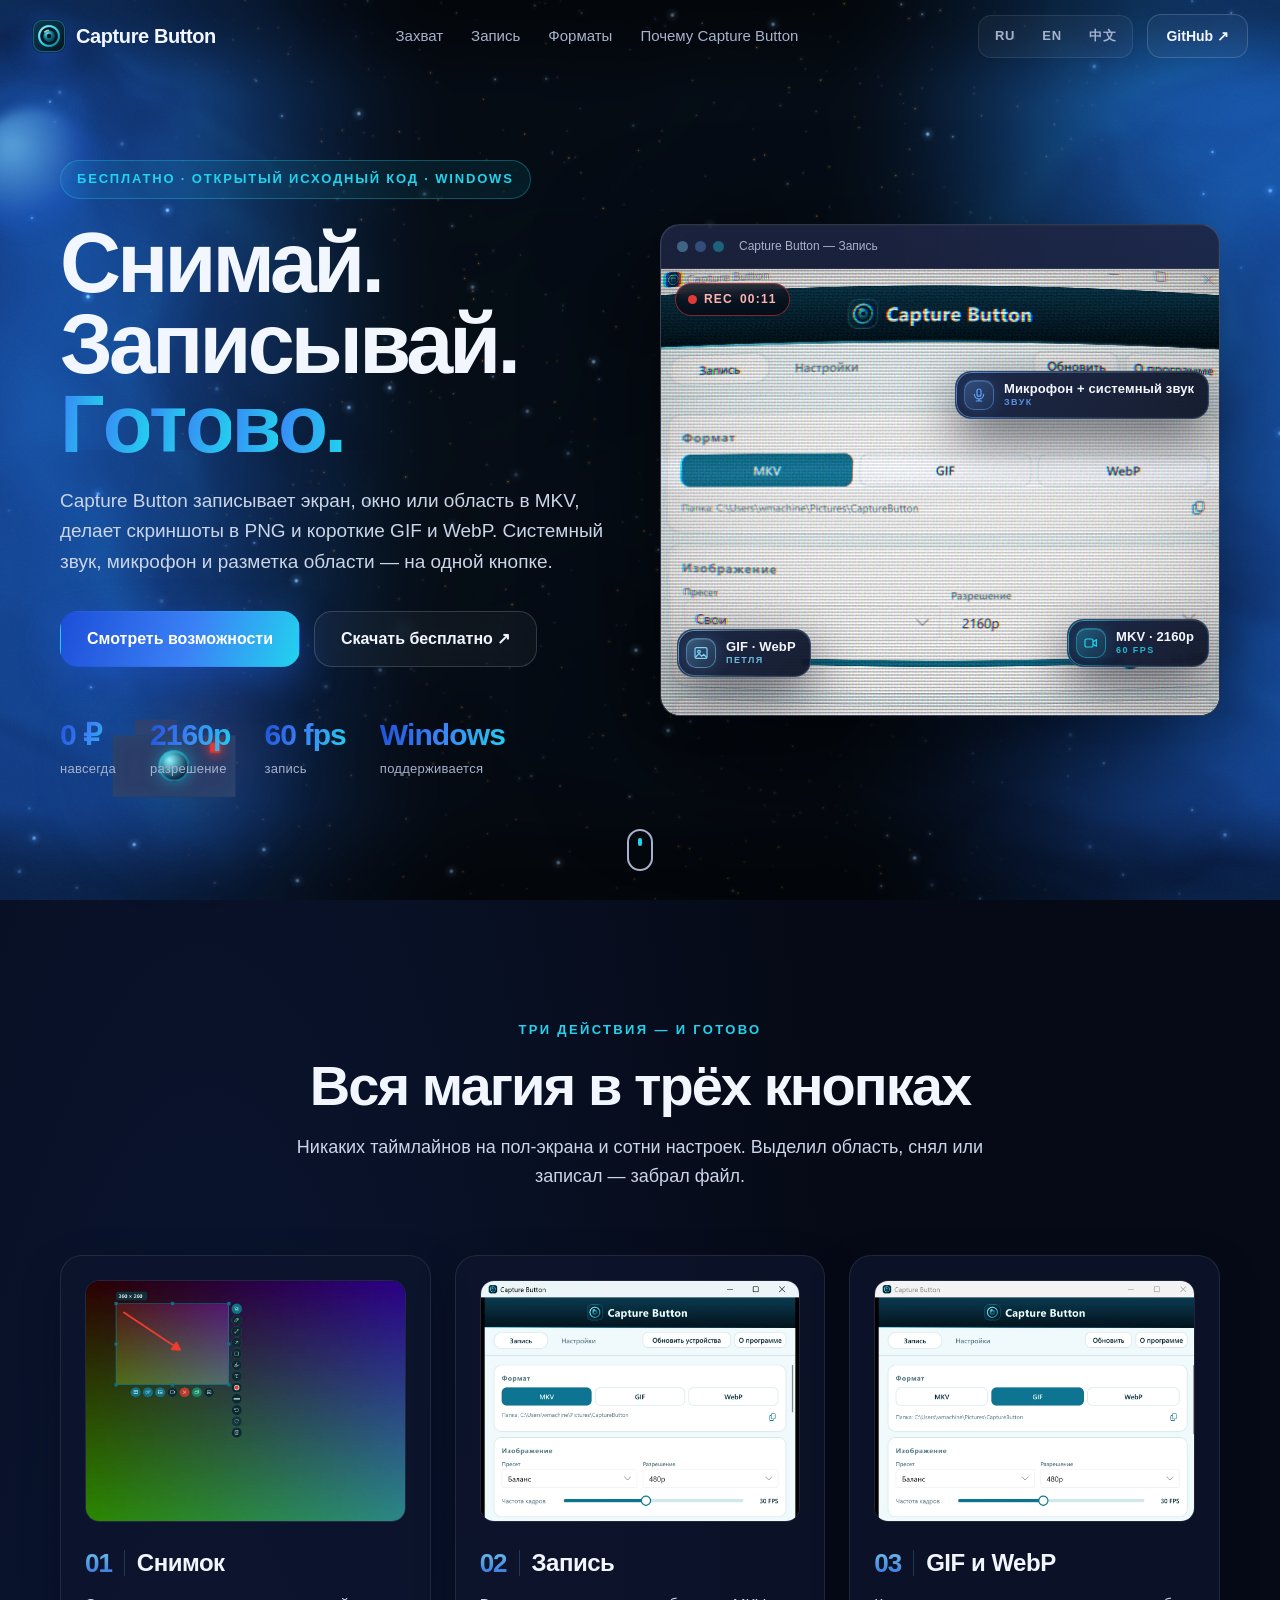
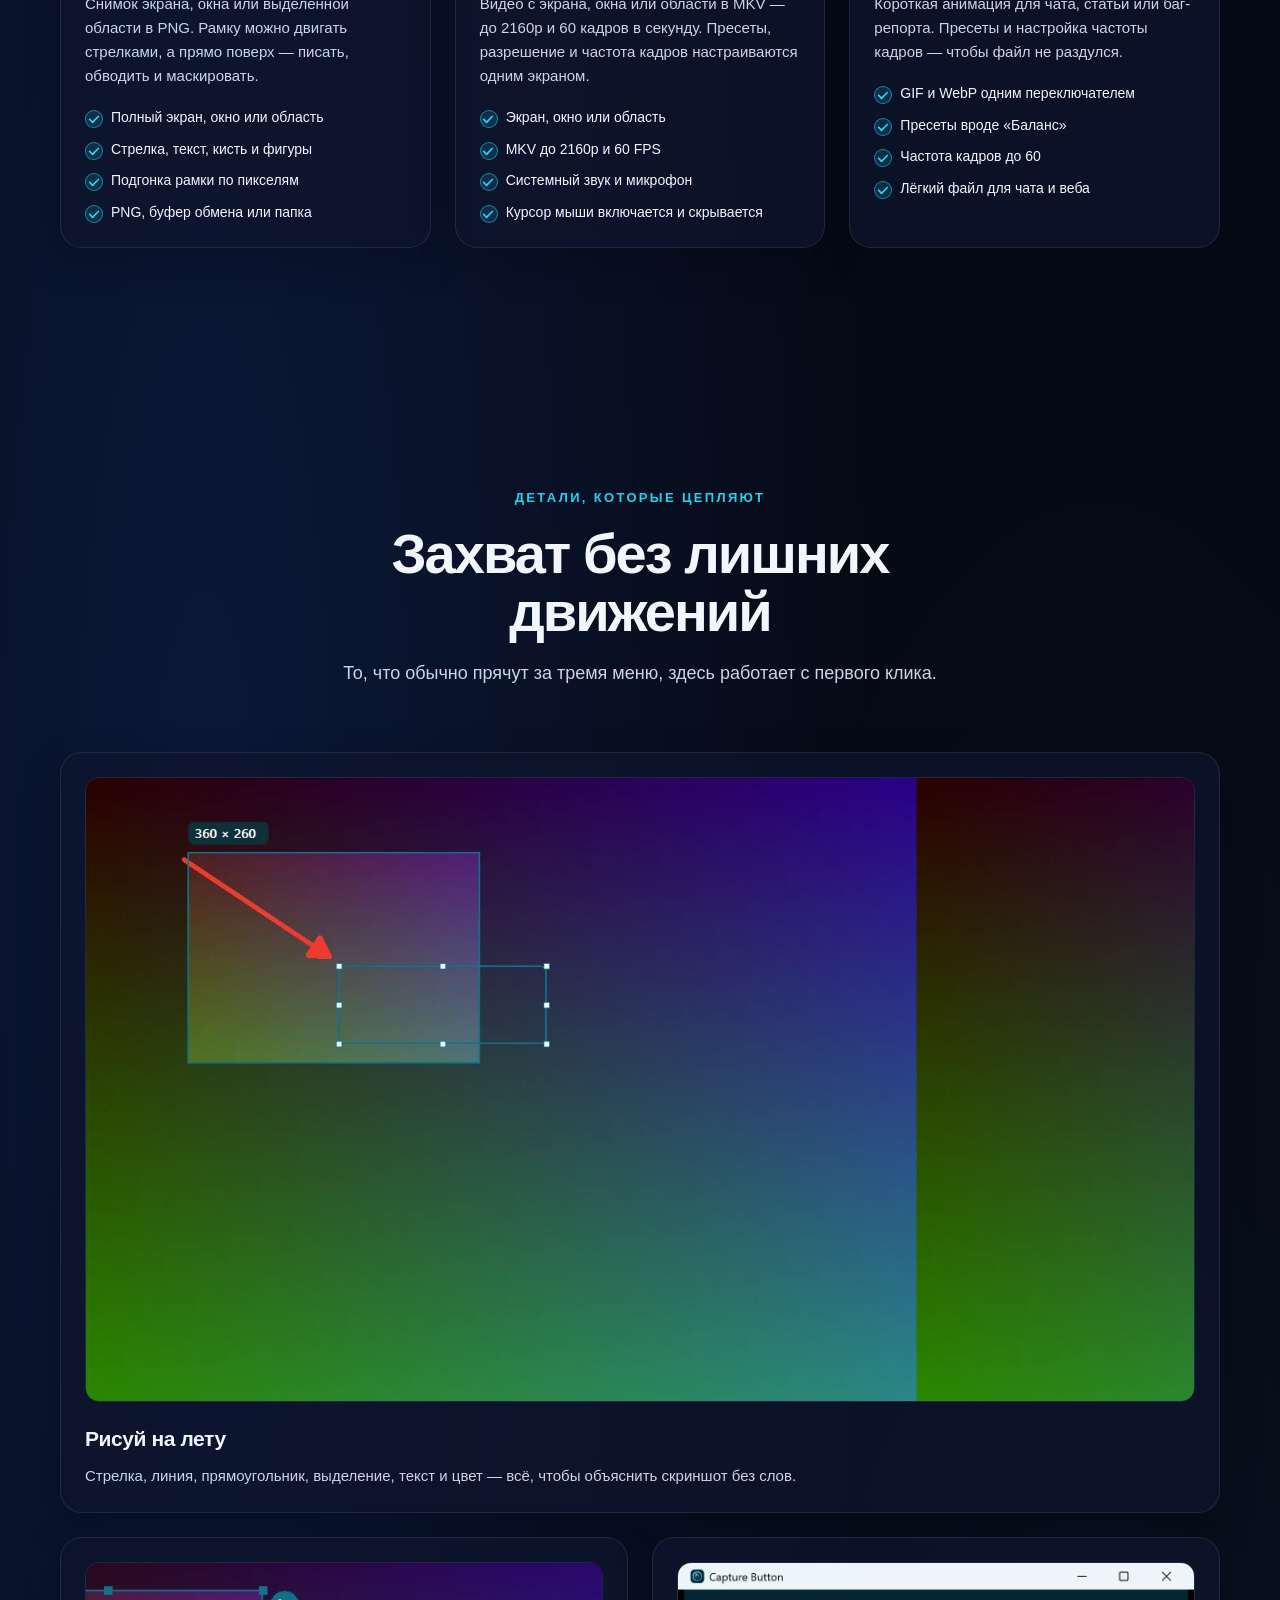
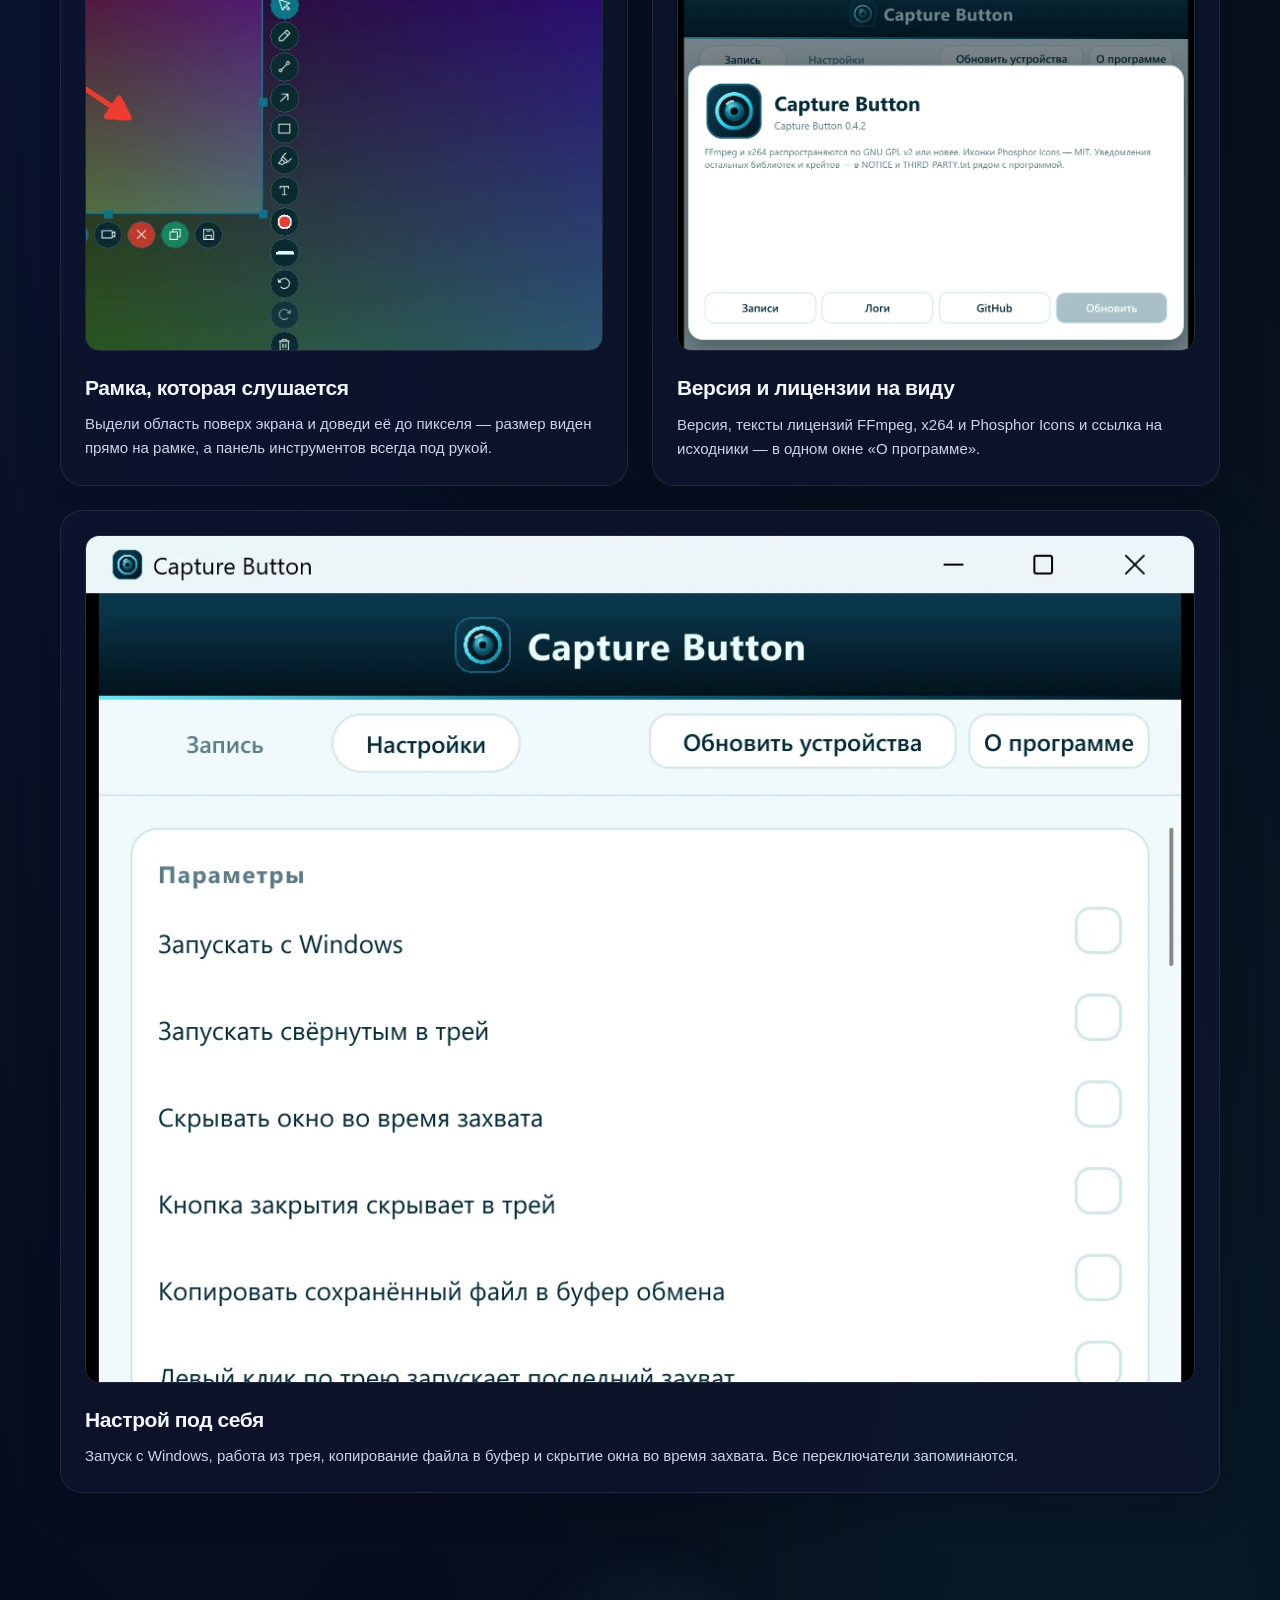
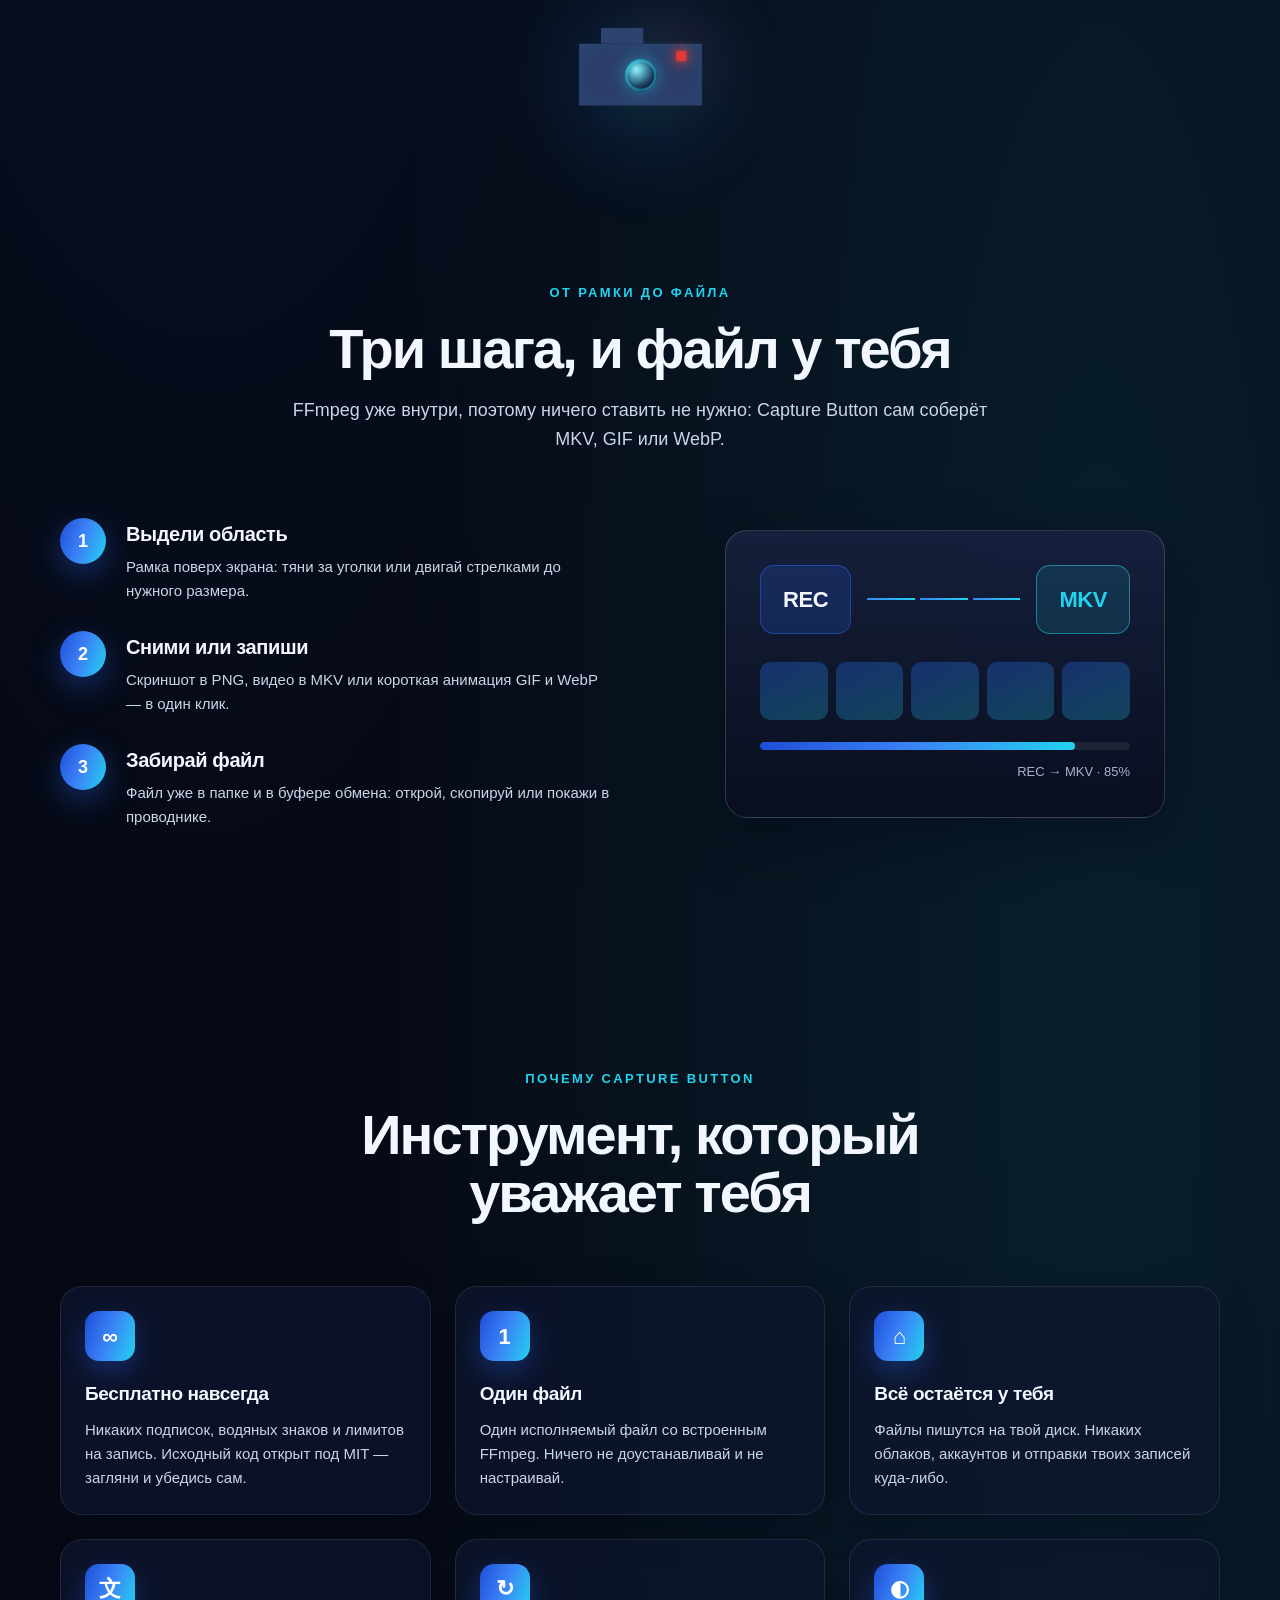
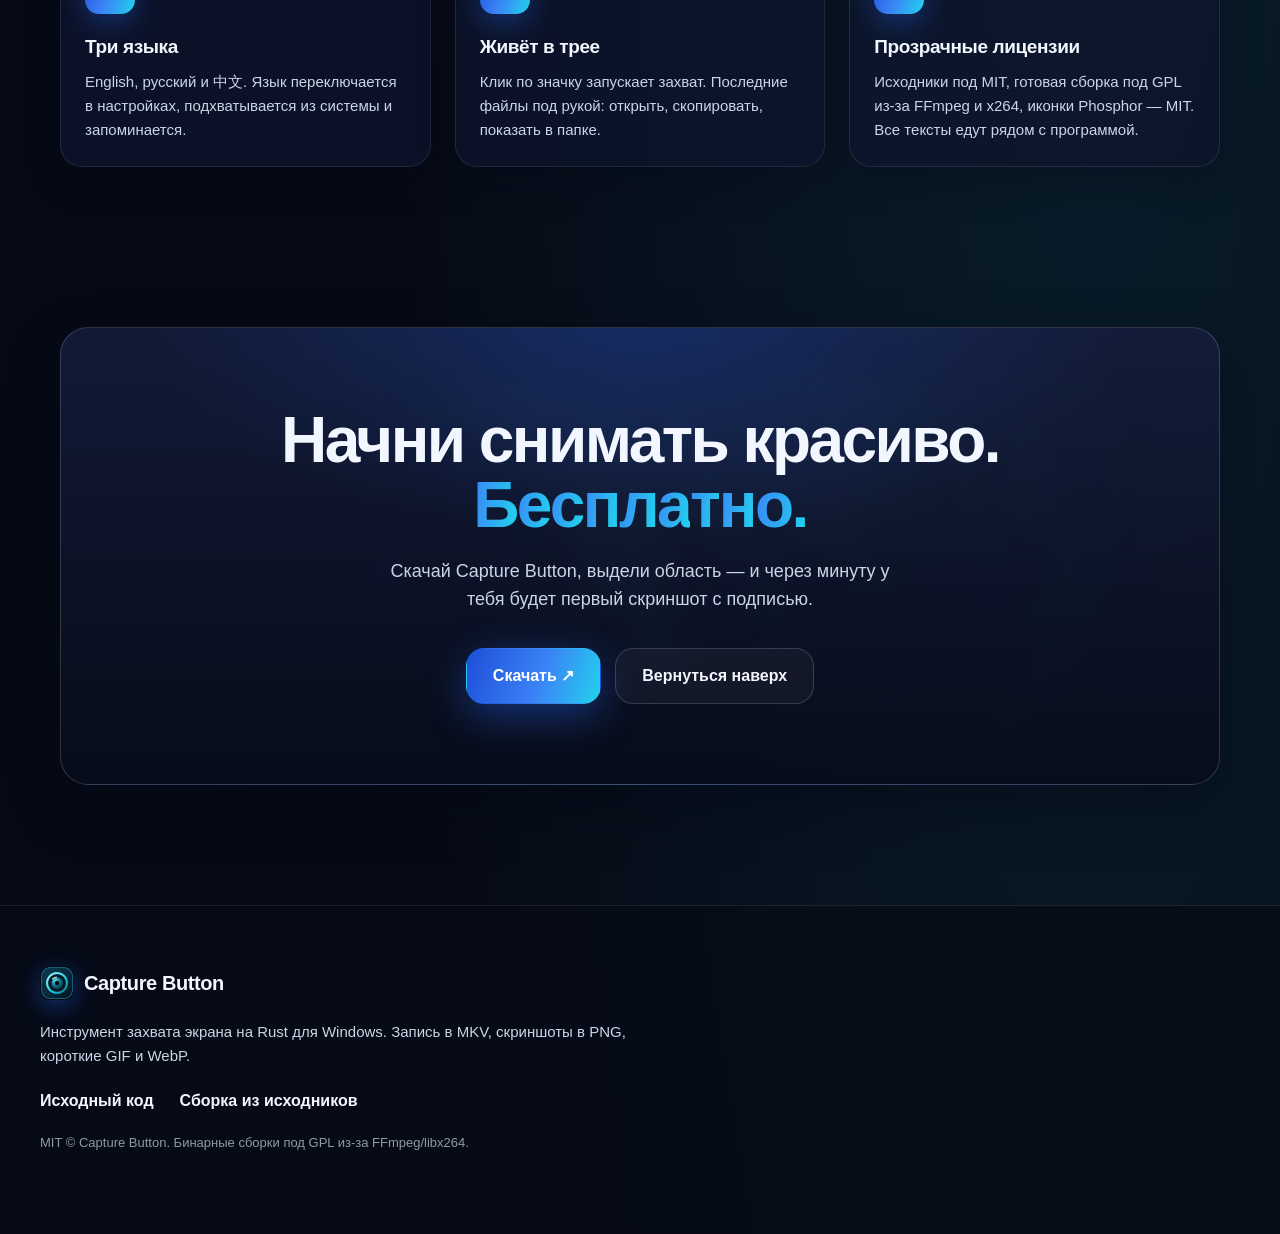
==== site/index.html @ 867edbab "﻿Replace the site with the new design and three pre-rendered languages The page is a static port of " ====
<!doctype html>
<html lang="ru">
<head>
  <meta charset="utf-8">
  <meta name="viewport" content="width=device-width, initial-scale=1">
  <meta name="color-scheme" content="dark">
  <title data-key="meta.title">Capture Button — запись экрана, скриншоты и звук для Windows. Бесплатно.</title>
  <meta name="description" data-content-key="meta.description" content="Capture Button — бесплатная программа для Windows: запись экрана, окна или области в MKV, скриншоты в PNG, короткие GIF и WebP, системный звук и микрофон. Без аккаунта и облака.">
  <meta name="theme-color" content="#070812">
  <meta property="og:locale" content="ru_RU">
  <meta property="og:title" data-content-key="og.title" content="Capture Button — снимай, записывай, готово">
  <meta property="og:description" data-content-key="og.description" content="Запись экрана и звука, скриншоты с разметкой, GIF и WebP. Бесплатно, с открытым исходным кодом.">
  <meta property="og:type" content="website">
  <meta property="og:url" content="https://machine202502.github.io/capture-button/">
  <meta property="og:image" content="https://machine202502.github.io/capture-button/assets/img/icon-512.png">
  <meta property="og:image:width" content="512">
  <meta property="og:image:height" content="512">
  <meta property="og:site_name" content="Capture Button">
  <meta name="twitter:card" content="summary">
  <meta name="twitter:title" data-content-key="og.title" content="Capture Button — снимай, записывай, готово">
  <meta name="twitter:description" data-content-key="og.description" content="Запись экрана и звука, скриншоты с разметкой, GIF и WebP. Бесплатно, с открытым исходным кодом.">
  <meta name="twitter:image" content="https://machine202502.github.io/capture-button/assets/img/icon-512.png">
  <link rel="canonical" href="https://machine202502.github.io/capture-button/">
  <link rel="alternate" hreflang="ru" href="https://machine202502.github.io/capture-button/">
  <link rel="alternate" hreflang="en" href="https://machine202502.github.io/capture-button/en/">
  <link rel="alternate" hreflang="zh" href="https://machine202502.github.io/capture-button/zh/">
  <link rel="alternate" hreflang="x-default" href="https://machine202502.github.io/capture-button/en/">
  <link rel="icon" type="image/png" href="assets/img/icon.png">
  <link rel="apple-touch-icon" href="assets/img/icon-512.png">
  <link rel="preload" as="image" href="assets/img/screen-record.webp" type="image/webp" fetchpriority="high">
  <link rel="stylesheet" href="assets/css/style.css?v=35">
  <script type="application/ld+json">
  {
    "@context": "https://schema.org",
    "@type": "SoftwareApplication",
    "name": "Capture Button",
    "applicationCategory": "MultimediaApplication",
    "operatingSystem": "Windows 10, Windows 11",
    "inLanguage": "ru",
    "url": "https://machine202502.github.io/capture-button/",
    "downloadUrl": "https://github.com/machine202502/capture-button/releases/latest",
    "license": "https://github.com/machine202502/capture-button/blob/master/LICENSE",
    "description": "Запись экрана, окна или области в MKV, скриншоты в PNG и короткие GIF и WebP для Windows.",
    "offers": { "@type": "Offer", "price": "0", "priceCurrency": "USD" }
  }
  </script>
  <noscript>
    <style>
      .reveal { opacity: 1; transform: none; filter: none; }
      .hero-intro { animation: none; }
      .cta-fog { display: none; }
    </style>
  </noscript>
</head>
<body>
  <div class="bg" aria-hidden="true">
    <canvas id="shader"></canvas>
    <div class="grain"></div>
  </div>
  <div class="shutter-flash" aria-hidden="true"></div>

  <header class="nav" id="nav">
    <a class="brand" href="#top" aria-label="Capture Button">
      <img class="brand-icon" src="assets/img/icon.png" alt="" width="34" height="34" aria-hidden="true">
      <span class="brand-name">Capture Button</span>
    </a>
    <nav class="nav-links" aria-label="Основная навигация" data-aria-key="nav.aria">
      <a href="#capture" data-key="nav.capture">Захват</a>
      <a href="#record" data-key="nav.record">Запись</a>
      <a href="#convert" data-key="nav.formats">Форматы</a>
      <a href="#why" data-key="nav.why">Почему Capture Button</a>
    </nav>
    <div class="nav-actions">
      <div class="lang-switch" role="group" aria-label="Язык" data-aria-key="lang.label">
        <a class="lang-btn" href="./" hreflang="ru" lang="ru" aria-current="page" data-lang="ru">RU</a>
        <a class="lang-btn" href="en/" hreflang="en" lang="en" data-lang="en">EN</a>
        <a class="lang-btn" href="zh/" hreflang="zh" lang="zh" data-lang="zh">中文</a>
      </div>
      <a class="btn btn-ghost btn-sm" href="https://github.com/machine202502/capture-button" target="_blank" rel="noopener">GitHub ↗</a>
    </div>
  </header>

  <main id="top">
    <section class="hero">
      <div class="hero-shapes" aria-hidden="true">
        <div class="shape shape-orb"></div>
        <div class="shape shape-cam">
          <div class="cam-bloom" aria-hidden="true"></div>
          <div class="cam3d" aria-hidden="true">
            <div class="cam-body">
              <span class="cam-face b-front"></span>
              <span class="cam-face b-back"></span>
              <span class="cam-face b-left"></span>
              <span class="cam-face b-right"></span>
              <span class="cam-face b-top"></span>
              <span class="cam-face b-bottom"></span>
              <span class="cam-face cam-rec"></span>
            </div>
            <div class="cam-lens">
              <span class="cam-face l-front"></span>
              <span class="cam-face l-back"></span>
              <span class="cam-face l-left"></span>
              <span class="cam-face l-right"></span>
              <span class="cam-face l-top"></span>
              <span class="cam-face l-bottom"></span>
            </div>
            <div class="cam-vf">
              <span class="cam-face v-front"></span>
              <span class="cam-face v-back"></span>
              <span class="cam-face v-left"></span>
              <span class="cam-face v-right"></span>
              <span class="cam-face v-top"></span>
              <span class="cam-face v-bottom"></span>
            </div>
          </div>
        </div>
      </div>

      <div class="hero-inner">
        <p class="eyebrow hero-intro" data-delay="0" data-key="hero.eyebrow">Бесплатно · Открытый исходный код · Windows</p>
        <h1 class="hero-title">
          <span class="line hero-intro" data-delay="80" data-key="hero.line1">Снимай. Записывай.</span>
          <span class="line gradient-text hero-intro" data-delay="160" data-key="hero.line2" data-scramble>Готово.</span>
        </h1>
        <p class="hero-sub hero-intro" data-delay="240" data-key="hero.sub">
          Capture Button записывает экран, окно или область в MKV, делает скриншоты в PNG и короткие GIF и WebP.
          Системный звук, микрофон и разметка области — на одной кнопке.
        </p>
        <div class="hero-cta hero-intro" data-delay="320">
          <a class="btn btn-primary magnetic" href="#capture" data-key="hero.cta.primary">Смотреть возможности</a>
          <a class="btn btn-ghost magnetic" href="https://github.com/machine202502/capture-button/releases/latest/download/CaptureButton-@@VERSION@@-windows-x64-setup.msi" target="_blank" rel="noopener" data-key="hero.cta.ghost">Скачать бесплатно ↗</a>
        </div>
        <div class="hero-stats hero-intro" data-delay="400">
          <div class="stat">
            <strong data-key="stat.free.value">0 ₽</strong>
            <span data-key="stat.free.label">навсегда</span>
          </div>
          <div class="stat">
            <strong><span data-count="2160">0</span><span data-key="stat.res.unit">p</span></strong>
            <span data-key="stat.res.label">разрешение</span>
          </div>
          <div class="stat">
            <strong><span data-count="60">0</span><span data-key="stat.fps.unit"> fps</span></strong>
            <span data-key="stat.fps.label">запись</span>
          </div>
          <div class="stat">
            <strong data-key="stat.os.value">Windows</strong>
            <span data-key="stat.os.label">поддерживается</span>
          </div>
        </div>
      </div>

      <div class="hero-visual">
        <div class="device tilt">
          <div class="device-bar">
            <span class="dot dot-r"></span>
            <span class="dot dot-y"></span>
            <span class="dot dot-g"></span>
            <span class="device-title" data-key="hero.device.title">Capture Button — Запись</span>
          </div>
          <div class="device-screen">
            <picture class="media-picture">
              <source srcset="assets/img/screen-record.webp" type="image/webp">
              <img class="crt-fallback" src="assets/img/screen-record.png" width="1124" height="900" alt="Окно Capture Button: формат записи, пресет, разрешение и частота кадров" data-alt-key="alt.record" loading="eager" fetchpriority="high" decoding="async">
            </picture>
            <canvas class="crt-canvas" aria-hidden="true"></canvas>
            <div class="rec-badge">
              <span class="rec-dot"></span>
              <span class="rec-label">REC</span>
              <span class="rec-time" id="recTime">00:00</span>
            </div>
          </div>
        </div>
        <div class="float-chip chip-1" data-float="1">
          <span class="chip-badge" aria-hidden="true">
            <svg viewBox="0 0 24 24" fill="none" stroke="currentColor" stroke-width="1.8" stroke-linecap="round" stroke-linejoin="round"><rect x="3" y="6" width="12" height="12" rx="2"></rect><path d="M15 10l5-3v10l-5-3"></path></svg>
          </span>
          <span class="chip-copy"><b>MKV · 2160p</b><small data-key="hero.chip1.label">60 FPS</small></span>
        </div>
        <div class="float-chip chip-2" data-float="2">
          <span class="chip-badge" aria-hidden="true">
            <svg viewBox="0 0 24 24" fill="none" stroke="currentColor" stroke-width="1.8" stroke-linecap="round" stroke-linejoin="round"><rect x="3" y="4" width="18" height="16" rx="2"></rect><circle cx="9" cy="10" r="2"></circle><path d="M4 18l5-5 4 4 3-3 4 4"></path></svg>
          </span>
          <span class="chip-copy"><b>GIF · WebP</b><small data-key="hero.chip2.label">петля</small></span>
        </div>
        <div class="float-chip chip-3" data-float="3">
          <span class="chip-badge" aria-hidden="true">
            <svg viewBox="0 0 24 24" fill="none" stroke="currentColor" stroke-width="1.8" stroke-linecap="round" stroke-linejoin="round"><rect x="9" y="3" width="6" height="11" rx="3"></rect><path d="M5 11a7 7 0 0 0 14 0M12 18v3M8 21h8"></path></svg>
          </span>
          <span class="chip-copy"><b data-key="hero.chip3">Микрофон + системный звук</b><small data-key="hero.chip3.label">звук</small></span>
        </div>
      </div>

      <a class="scroll-hint" href="#capture" aria-label="Прокрутить вниз" data-aria-key="scroll.down">
        <span class="mouse"><span class="wheel"></span></span>
      </a>
    </section>

    <section class="section pillars" id="capture">
      <header class="section-head reveal">
        <p class="kicker" data-key="cap.kicker">Три действия — и готово</p>
        <h2 data-key="cap.h2">Вся магия в трёх кнопках</h2>
        <p class="lede" data-key="cap.lede">Никаких таймлайнов на пол-экрана и сотни настроек. Выделил область, снял или записал — забрал файл.</p>
      </header>

      <div class="pillar-grid">
        <article class="pillar reveal" data-tilt>
          <div class="pillar-shot">
            <picture class="media-picture">
              <source srcset="assets/img/region-overlay.webp" type="image/webp">
              <img src="assets/img/region-overlay.png" width="1018" height="768" alt="Выделение области: рамка с размерами и панель инструментов" data-alt-key="alt.capture" loading="lazy" fetchpriority="low" decoding="async">
            </picture>
          </div>
          <div class="pillar-title">
            <span class="pillar-num">01</span>
            <h3 data-key="cap.p1.h3">Снимок</h3>
          </div>
          <p data-key="cap.p1.p">Снимок экрана, окна или выделенной области в PNG. Рамку можно двигать стрелками, а прямо поверх — писать, обводить и маскировать.</p>
          <ul class="tick-list">
            <li data-key="cap.p1.li1">Полный экран, окно или область</li>
            <li data-key="cap.p1.li2">Стрелка, текст, кисть и фигуры</li>
            <li data-key="cap.p1.li3">Подгонка рамки по пикселям</li>
            <li data-key="cap.p1.li4">PNG, буфер обмена или папка</li>
          </ul>
        </article>

        <article class="pillar pillar-featured reveal" data-tilt>
          <div class="pillar-shot">
            <picture class="media-picture">
              <source srcset="assets/img/screen-record-balanced.webp" type="image/webp">
              <img src="assets/img/screen-record-balanced.png" width="1124" height="848" alt="Окно записи: формат MKV, пресет, разрешение и частота кадров" data-alt-key="alt.record2" loading="lazy" fetchpriority="low" decoding="async">
            </picture>
          </div>
          <div class="pillar-title">
            <span class="pillar-num">02</span>
            <h3 data-key="cap.p2.h3">Запись</h3>
          </div>
          <p data-key="cap.p2.p">Видео с экрана, окна или области в MKV — до 2160p и 60 кадров в секунду. Пресеты, разрешение и частота кадров настраиваются одним экраном.</p>
          <ul class="tick-list">
            <li data-key="cap.p2.li1">Экран, окно или область</li>
            <li data-key="cap.p2.li2">MKV до 2160p и 60 FPS</li>
            <li data-key="cap.p2.li3">Системный звук и микрофон</li>
            <li data-key="cap.p2.li4">Курсор мыши включается и скрывается</li>
          </ul>
        </article>

        <article class="pillar reveal" data-tilt>
          <div class="pillar-shot">
            <picture class="media-picture">
              <source srcset="assets/img/screen-record-gif.webp" type="image/webp">
              <img src="assets/img/screen-record-gif.png" width="1124" height="848" alt="Окно записи с выбранным форматом GIF" data-alt-key="alt.convert" loading="lazy" fetchpriority="low" decoding="async">
            </picture>
          </div>
          <div class="pillar-title">
            <span class="pillar-num">03</span>
            <h3 data-key="cap.p3.h3">GIF и WebP</h3>
          </div>
          <p data-key="cap.p3.p">Короткая анимация для чата, статьи или баг-репорта. Пресеты и настройка частоты кадров — чтобы файл не раздулся.</p>
          <ul class="tick-list">
            <li data-key="cap.p3.li1">GIF и WebP одним переключателем</li>
            <li data-key="cap.p3.li2">Пресеты вроде «Баланс»</li>
            <li data-key="cap.p3.li3">Частота кадров до 60</li>
            <li data-key="cap.p3.li4">Лёгкий файл для чата и веба</li>
          </ul>
        </article>
      </div>
    </section>

    <section class="section spotlight" id="record">
      <header class="section-head reveal">
        <p class="kicker" data-key="spot.kicker">Детали, которые цепляют</p>
        <h2 data-key="spot.h2">Захват без лишних движений</h2>
        <p class="lede" data-key="spot.lede">То, что обычно прячут за тремя меню, здесь работает с первого клика.</p>
      </header>

      <div class="bento">
        <article class="bento-item bento-wide reveal" data-tilt>
          <div class="bento-media">
            <picture class="media-picture">
              <source srcset="assets/img/region-wide.webp" type="image/webp">
              <img src="assets/img/region-wide.png" width="1366" height="768" alt="Аннотации: стрелка и текстовое поле на выделенной области" data-alt-key="alt.region" loading="lazy" fetchpriority="low" decoding="async">
            </picture>
          </div>
          <div class="bento-copy">
            <h3 data-key="spot.b1.h3">Рисуй на лету</h3>
            <p data-key="spot.b1.p">Стрелка, линия, прямоугольник, выделение, текст и цвет — всё, чтобы объяснить скриншот без слов.</p>
          </div>
        </article>

        <article class="bento-item reveal" data-tilt>
          <div class="bento-media">
            <picture class="media-picture">
              <source srcset="assets/img/region-frame.webp" type="image/webp">
              <img src="assets/img/region-frame.png" width="600" height="450" alt="Рамка выделения: размеры на рамке и панель инструментов" data-alt-key="alt.annotate" loading="lazy" fetchpriority="low" decoding="async">
            </picture>
          </div>
          <div class="bento-copy">
            <h3 data-key="spot.b2.h3">Рамка, которая слушается</h3>
            <p data-key="spot.b2.p">Выдели область поверх экрана и доведи её до пикселя — размер виден прямо на рамке, а панель инструментов всегда под рукой.</p>
          </div>
        </article>

        <article class="bento-item reveal" data-tilt>
          <div class="bento-media">
            <picture class="media-picture">
              <source srcset="assets/img/screen-about.webp" type="image/webp">
              <img src="assets/img/screen-about.png" width="1124" height="845" alt="Окно «О программе»: версия, лицензии FFmpeg и x264, ссылки" data-alt-key="alt.about" loading="lazy" fetchpriority="low" decoding="async">
            </picture>
          </div>
          <div class="bento-copy">
            <h3 data-key="spot.b3.h3">Версия и лицензии на виду</h3>
            <p data-key="spot.b3.p">Версия, тексты лицензий FFmpeg, x264 и Phosphor Icons и ссылка на исходники — в одном окне «О программе».</p>
          </div>
        </article>

        <article class="bento-item bento-wide reveal" data-tilt>
          <div class="bento-media">
            <picture class="media-picture">
              <source srcset="assets/img/screen-settings.webp" type="image/webp">
              <img src="assets/img/screen-settings.png" width="1124" height="858" alt="Настройки: запуск с Windows, трей, копирование в буфер" data-alt-key="alt.settings" loading="lazy" fetchpriority="low" decoding="async">
            </picture>
          </div>
          <div class="bento-copy">
            <h3 data-key="spot.b4.h3">Настрой под себя</h3>
            <p data-key="spot.b4.p">Запуск с Windows, работа из трея, копирование файла в буфер и скрытие окна во время захвата. Все переключатели запоминаются.</p>
          </div>
        </article>
      </div>
    </section>

    <div class="camera-interlude">
      <div class="interlude-cam camera-shutter" role="button" tabindex="0" aria-label="Сделать снимок" data-aria-key="camera.shutter" data-camera-shutter>
        <div class="cam-bloom" aria-hidden="true"></div>
      </div>
    </div>

    <section class="section how" id="convert">
      <header class="section-head reveal">
        <p class="kicker" data-key="cnv.kicker">От рамки до файла</p>
        <h2 data-key="cnv.h2">Три шага, и файл у тебя</h2>
        <p class="lede" data-key="cnv.lede">FFmpeg уже внутри, поэтому ничего ставить не нужно: Capture Button сам соберёт MKV, GIF или WebP.</p>
      </header>

      <div class="how-grid">
        <ol class="how-steps">
          <li class="how-step reveal">
            <span class="step-dot">1</span>
            <div>
              <h3 data-key="cnv.step1.h3">Выдели область</h3>
              <p data-key="cnv.step1.p">Рамка поверх экрана: тяни за уголки или двигай стрелками до нужного размера.</p>
            </div>
          </li>
          <li class="how-step reveal" data-delay="100">
            <span class="step-dot">2</span>
            <div>
              <h3 data-key="cnv.step2.h3">Сними или запиши</h3>
              <p data-key="cnv.step2.p">Скриншот в PNG, видео в MKV или короткая анимация GIF и WebP — в один клик.</p>
            </div>
          </li>
          <li class="how-step reveal" data-delay="200">
            <span class="step-dot">3</span>
            <div>
              <h3 data-key="cnv.step3.h3">Забирай файл</h3>
              <p data-key="cnv.step3.p">Файл уже в папке и в буфере обмена: открой, скопируй или покажи в проводнике.</p>
            </div>
          </li>
        </ol>

        <div class="how-visual reveal" data-delay="150">
          <div class="convert-card tilt">
            <div class="convert-io">
              <div class="convert-pill" data-key="cnv.from">REC</div>
              <div class="convert-arrow" aria-hidden="true"><span></span><span></span><span></span></div>
              <div class="convert-pill convert-pill-out" data-key="cnv.to">MKV</div>
            </div>
            <div class="convert-frames" aria-hidden="true">
              <span></span><span></span><span></span><span></span><span></span>
            </div>
            <div class="convert-progress"><i style="--p:0%"></i></div>
            <p class="convert-caption"><span data-wobble data-key="cnv.caption">REC → MKV ·</span> <span class="convert-percent" id="convertPercent"><span class="wobble-letter" style="--i:11"></span><span class="wobble-letter" style="--i:12">0</span><span class="wobble-letter" style="--i:13">%</span></span></p>
          </div>
        </div>
      </div>
    </section>

    <section class="section why" id="why">
      <header class="section-head reveal">
        <p class="kicker" data-key="why.kicker">Почему Capture Button</p>
        <h2 data-key="why.h2">Инструмент, который уважает тебя</h2>
      </header>

      <div class="why-grid">
        <article class="why-item reveal">
          <span class="why-icon">∞</span>
          <h3 data-key="why.free.h3">Бесплатно навсегда</h3>
          <p data-key="why.free.p">Никаких подписок, водяных знаков и лимитов на запись. Исходный код открыт под MIT — загляни и убедись сам.</p>
        </article>
        <article class="why-item reveal" data-delay="60">
          <span class="why-icon">1</span>
          <h3 data-key="why.one.h3">Один файл</h3>
          <p data-key="why.one.p">Один исполняемый файл со встроенным FFmpeg. Ничего не доустанавливай и не настраивай.</p>
        </article>
        <article class="why-item reveal" data-delay="120">
          <span class="why-icon">⌂</span>
          <h3 data-key="why.local.h3">Всё остаётся у тебя</h3>
          <p data-key="why.local.p">Файлы пишутся на твой диск. Никаких облаков, аккаунтов и отправки твоих записей куда-либо.</p>
        </article>
        <article class="why-item reveal" data-delay="180">
          <span class="why-icon">文</span>
          <h3 data-key="why.lang.h3">Три языка</h3>
          <p data-key="why.lang.p">English, русский и 中文. Язык переключается в настройках, подхватывается из системы и запоминается.</p>
        </article>
        <article class="why-item reveal" data-delay="240">
          <span class="why-icon">↻</span>
          <h3 data-key="why.tray.h3">Живёт в трее</h3>
          <p data-key="why.tray.p">Клик по значку запускает захват. Последние файлы под рукой: открыть, скопировать, показать в папке.</p>
        </article>
        <article class="why-item reveal" data-delay="300">
          <span class="why-icon">◐</span>
          <h3 data-key="why.lic.h3">Прозрачные лицензии</h3>
          <p data-key="why.lic.p">Исходники под MIT, готовая сборка под GPL из-за FFmpeg и x264, иконки Phosphor — MIT. Все тексты едут рядом с программой.</p>
        </article>
      </div>
    </section>

    <section class="final-cta">
      <div class="final-cta-inner reveal">
        <canvas class="cta-fog" aria-hidden="true"></canvas>
        <h2><span data-key="cta.lead">Начни снимать красиво.</span> <span class="gradient-text cta-free" data-wobble data-key="cta.free">Бесплатно.</span></h2>
        <p data-key="cta.p">Скачай Capture Button, выдели область — и через минуту у тебя будет первый скриншот с подписью.</p>
        <div class="hero-cta">
          <a class="btn btn-primary magnetic" href="https://github.com/machine202502/capture-button/releases/latest/download/CaptureButton-@@VERSION@@-windows-x64-setup.msi" target="_blank" rel="noopener" data-key="cta.primary">Скачать ↗</a>
          <a class="btn btn-ghost magnetic" href="#top" data-key="cta.ghost">Вернуться наверх</a>
        </div>
      </div>
    </section>
  </main>

  <footer class="footer">
    <div class="footer-peek" data-footer-peek aria-hidden="true">
      <button class="footer-peek-trigger" type="button" tabindex="-1" aria-label="Спрятать камеру" data-aria-key="camera.hidePeek">
        <span class="footer-peek-bloom" aria-hidden="true"></span>
      </button>
    </div>

    <div class="footer-inner">
      <a class="brand" href="#top">
        <img class="brand-icon" src="assets/img/icon.png" alt="" width="34" height="34" aria-hidden="true">
        <span class="brand-name">Capture Button</span>
      </a>
      <p data-key="footer.p">Инструмент захвата экрана на Rust для Windows. Запись в MKV, скриншоты в PNG, короткие GIF и WebP.</p>
      <div class="footer-links">
        <a href="https://github.com/machine202502/capture-button" target="_blank" rel="noopener" data-key="footer.source">Исходный код</a>
        <a href="https://github.com/machine202502/capture-button#readme" target="_blank" rel="noopener" data-key="footer.build">Сборка из исходников</a>
      </div>
      <p class="footer-note" data-key="footer.note">MIT © Capture Button. Бинарные сборки под GPL из-за FFmpeg/libx264.</p>
    </div>
  </footer>

  <script src="assets/js/main.js?v=46"></script>
</body>
</html>
---- site/assets/css/style.css ----
:root {
  color-scheme: dark;
  --bg: #060a16;
  --bg-2: #0a1228;
  --panel: rgba(15, 22, 46, 0.72);
  --panel-strong: rgba(19, 26, 56, 0.82);
  --line: rgba(255, 255, 255, 0.09);
  --line-strong: rgba(255, 255, 255, 0.16);
  --text: #f2f6ff;
  --text-soft: #cbd5e8;
  --muted: #a7b2cc;
  --blue: #2563eb;
  --blue-2: #3b82f6;
  --cyan: #22d3ee;
  --sky: #7dd3fc;
  --navy: #162c78;
  --g1: #1d4ed8;
  --g2: #3b82f6;
  --g3: #22d3ee;
  --g4: #7dd3fc;
  --shadow-card: 0 14px 38px rgba(2, 6, 20, 0.28);
  --shadow-card-hover: 0 22px 56px rgba(2, 6, 20, 0.42);
  --grad: linear-gradient(110deg, var(--g1) 0%, var(--g2) 48%, var(--g3) 100%);
  --grad-soft: linear-gradient(110deg, rgba(37, 99, 235, 0.32), rgba(34, 211, 238, 0.22), rgba(125, 211, 252, 0.24));
  --radius: 22px;
  --max: 1240px;
  --font: "Inter", "Manrope", -apple-system, BlinkMacSystemFont, "Segoe UI", Roboto, "Helvetica Neue", Arial, sans-serif;
}

* {
  box-sizing: border-box;
  margin: 0;
  padding: 0;
}

html {
  scroll-behavior: smooth;
  scroll-padding-top: 90px;
  overflow-x: hidden;
  scrollbar-width: none;
  -ms-overflow-style: none;
}

body {
  font-family: var(--font);
  background:
    radial-gradient(ellipse at 16% 32%, rgba(37, 99, 235, 0.16), transparent 44%),
    radial-gradient(ellipse at 86% 76%, rgba(34, 211, 238, 0.1), transparent 46%),
    var(--bg);
  color: var(--text);
  overflow-x: hidden;
  scrollbar-width: none;
  -ms-overflow-style: none;
  line-height: 1.6;
  -webkit-font-smoothing: antialiased;
  text-rendering: optimizeLegibility;
}

::selection {
  background: rgba(37, 99, 235, 0.55);
  color: #fff;
}

a {
  color: inherit;
  text-decoration: none;
}

img {
  display: block;
  max-width: 100%;
}

.media-picture {
  display: block;
}

a:focus-visible,
button:focus-visible {
  outline: 2px solid var(--cyan);
  outline-offset: 3px;
}

html::-webkit-scrollbar,
body::-webkit-scrollbar {
  display: none;
  width: 0;
  height: 0;
}

/* ---------- background ---------- */
.bg {
  position: fixed;
  inset: 0;
  z-index: -2;
  pointer-events: none;
}

#shader {
  position: absolute;
  inset: 0;
  width: 100%;
  height: 100%;
  display: block;
  opacity: 0;
  transition: opacity 1.2s ease;
}

#shader.on {
  opacity: 1;
}

@media (prefers-reduced-motion: reduce) {
  #shader {
    transition: none;
  }
}

.grain {
  position: absolute;
  inset: 0;
  opacity: 0.05;
  background-image: url("data:image/svg+xml,%3Csvg xmlns='http://www.w3.org/2000/svg' width='140' height='140'%3E%3Cfilter id='n'%3E%3CfeTurbulence type='fractalNoise' baseFrequency='0.9' numOctaves='2'/%3E%3C/filter%3E%3Crect width='100%25' height='100%25' filter='url(%23n)'/%3E%3C/svg%3E");
  mix-blend-mode: overlay;
}

.shutter-flash {
  position: fixed;
  inset: 0;
  z-index: 9999;
  pointer-events: none;
  opacity: 0;
  background:
    radial-gradient(circle at 50% 46%, #ffffff 0 34%, rgba(250, 253, 255, 0.98) 62%, rgba(222, 241, 255, 0.94) 100%);
  will-change: opacity;
}

.shutter-flash.is-firing {
  animation: shutter-flash 0.48s cubic-bezier(0.2, 0.8, 0.2, 1) both;
}

@keyframes shutter-flash {
  0% { opacity: 0; }
  6% { opacity: 0.96; }
  14% { opacity: 0.82; }
  32% { opacity: 0.08; }
  46% { opacity: 0.22; }
  100% { opacity: 0; }
}

/* ---------- nav ---------- */
.nav {
  position: fixed;
  top: 0;
  left: 0;
  right: 0;
  z-index: 50;
  display: flex;
  align-items: center;
  justify-content: space-between;
  gap: 24px;
  padding: 14px 32px;
  transition: background 0.4s ease, border-color 0.4s ease, backdrop-filter 0.4s ease;
  border-bottom: 1px solid transparent;
}

.nav.scrolled {
  background: rgba(6, 10, 22, 0.76);
  border-bottom-color: var(--line);
  -webkit-backdrop-filter: blur(18px) saturate(1.4);
  backdrop-filter: blur(18px) saturate(1.4);
}

.brand {
  display: inline-flex;
  align-items: center;
  gap: 10px;
  font-weight: 800;
  letter-spacing: -0.02em;
  font-size: 20px;
}

.brand-icon {
  width: 34px;
  height: 34px;
  flex: 0 0 auto;
  border-radius: 9px;
  box-shadow: 0 6px 24px rgba(37, 99, 235, 0.45);
}

.nav-links {
  display: flex;
  gap: 28px;
  align-items: center;
}

.nav-links a {
  color: var(--muted);
  font-size: 15px;
  font-weight: 500;
  position: relative;
  transition: color 0.25s ease;
}

.nav-links a::after {
  content: "";
  position: absolute;
  left: 0;
  bottom: -6px;
  width: 100%;
  height: 2px;
  border-radius: 2px;
  background: var(--grad);
  transform: scaleX(0);
  transform-origin: left;
  transition: transform 0.3s ease;
}

.nav-links a:hover {
  color: #fff;
}

.nav-links a:hover::after {
  transform: scaleX(1);
}

.nav-actions {
  display: flex;
  align-items: center;
  gap: 14px;
}

.lang-switch {
  display: flex;
  gap: 3px;
  padding: 4px;
  border: 1px solid var(--line);
  border-radius: 13px;
  background: rgba(255, 255, 255, 0.04);
}

.lang-btn {
  min-width: 38px;
  min-height: 32px;
  border: 0;
  padding: 6px 12px;
  border-radius: 9px;
  background: transparent;
  color: var(--muted);
  font: inherit;
  font-size: 13px;
  font-weight: 800;
  letter-spacing: 0.06em;
  cursor: pointer;
  transition: color 0.25s ease, background 0.25s ease, box-shadow 0.25s ease;
}

.lang-btn:hover {
  color: #fff;
}

.lang-btn.active {
  color: #fff;
  background: var(--grad);
  box-shadow: 0 4px 18px rgba(37, 99, 235, 0.4);
}

/* ---------- buttons ---------- */
.btn {
  display: inline-flex;
  align-items: center;
  justify-content: center;
  gap: 8px;
  padding: 14px 26px;
  border-radius: 18px;
  font-weight: 700;
  font-size: 16px;
  cursor: pointer;
  border: 1px solid transparent;
  transition: transform 0.18s ease, box-shadow 0.25s ease, border-color 0.25s ease, background 0.25s ease;
  white-space: nowrap;
}

.btn-primary {
  color: #fff;
  background: linear-gradient(110deg, var(--g1), var(--g2) 55%, var(--g3));
  box-shadow: 0 12px 40px rgba(37, 99, 235, 0.42);
  position: relative;
  overflow: hidden;
}

.btn-primary::before {
  content: "";
  position: absolute;
  inset: 0;
  background: linear-gradient(110deg, transparent 30%, rgba(255, 255, 255, 0.35) 50%, transparent 70%);
  transform: translateX(-120%);
  transition: transform 0.7s ease;
}

.btn-primary:hover::before {
  transform: translateX(120%);
}

.btn-primary:hover {
  box-shadow: 0 16px 54px rgba(37, 99, 235, 0.58);
}

.btn-ghost {
  color: var(--text);
  border-color: var(--line-strong);
  background: rgba(255, 255, 255, 0.04);
  -webkit-backdrop-filter: blur(8px);
  backdrop-filter: blur(8px);
}

.btn-ghost:hover {
  border-color: rgba(255, 255, 255, 0.4);
  background: rgba(255, 255, 255, 0.1);
}

.btn-sm {
  padding: 10px 18px;
  font-size: 14px;
  border-radius: 14px;
}

/* ---------- hero ---------- */
.hero {
  position: relative;
  min-height: 100vh;
  display: grid;
  grid-template-columns: minmax(0, 1fr) minmax(0, 1fr);
  align-items: center;
  gap: 40px;
  max-width: var(--max);
  margin: 0 auto;
  padding: 130px 40px 90px;
}

.hero-inner {
  position: relative;
  z-index: 3;
}

.hero-intro {
  animation: hero-intro 0.82s cubic-bezier(0.22, 1, 0.36, 1) both;
  animation-delay: calc(var(--delay, 0) * 1ms);
}

@keyframes hero-intro {
  0% { transform: translate3d(0, 16px, 0); }
  100% { transform: translate3d(0, 0, 0); }
}

.eyebrow {
  display: inline-flex;
  align-items: center;
  gap: 10px;
  font-size: 13px;
  font-weight: 600;
  letter-spacing: 0.14em;
  text-transform: uppercase;
  color: var(--cyan);
  padding: 8px 16px;
  border: 1px solid rgba(34, 211, 238, 0.3);
  border-radius: 999px;
  background: rgba(34, 211, 238, 0.08);
}

.hero-title {
  margin: 24px 0 22px;
  font-size: clamp(46px, 6.6vw, 88px);
  line-height: 0.96;
  letter-spacing: -0.045em;
  font-weight: 850;
}

.hero-title .line {
  display: block;
}

.hero-title [data-scramble] {
  white-space: nowrap;
  font-size: 0.97em;
}

.gradient-text {
  background: linear-gradient(100deg, var(--g2), var(--g3) 50%, var(--g4) 90%);
  background-size: 220% 100%;
  -webkit-background-clip: text;
  background-clip: text;
  color: transparent;
  animation: gradient-shift 7s ease-in-out infinite;
}

.gradient-text.is-wobble {
  background: none;
  -webkit-background-clip: border-box;
  background-clip: border-box;
  animation: none;
}

@keyframes gradient-shift {
  0%, 100% { background-position: 0% 50%; }
  50% { background-position: 100% 50%; }
}

.wobble-letter {
  display: inline-block;
  background: linear-gradient(100deg, var(--g2), var(--g3) 50%, var(--g4) 90%);
  background-size: 220% 100%;
  -webkit-background-clip: text;
  background-clip: text;
  color: transparent;
  animation:
    letter-float 4.2s ease-in-out infinite,
    gradient-shift 7s ease-in-out infinite;
  animation-delay: calc(var(--i) * -0.18s), 0s;
}

@keyframes letter-float {
  0%, 100% { transform: translateY(0) rotate(0deg); }
  22% { transform: translateY(-7px) rotate(-3deg); }
  50% { transform: translateY(3px) rotate(2deg); }
  72% { transform: translateY(-4px) rotate(-1.5deg); }
}

.hero-sub {
  max-width: 560px;
  font-size: 19px;
  color: var(--text-soft);
}

.hero-cta {
  display: flex;
  flex-wrap: wrap;
  gap: 14px;
  margin-top: 34px;
}

.hero-stats {
  display: flex;
  flex-wrap: wrap;
  gap: 34px;
  margin-top: 44px;
}

.stat {
  display: flex;
  flex-direction: column;
}

.stat strong {
  font-size: 30px;
  font-weight: 850;
  letter-spacing: -0.03em;
  background: var(--grad);
  -webkit-background-clip: text;
  background-clip: text;
  color: transparent;
}

.stat > span {
  font-size: 13px;
  color: var(--muted);
  letter-spacing: 0.02em;
}

/* hero visual */
.hero-visual {
  position: relative;
  z-index: 2;
  perspective: 1400px;
}

.hero-visual::before {
  content: "";
  position: absolute;
  inset: -16%;
  background: radial-gradient(closest-side, rgba(34, 211, 238, 0.12), rgba(37, 99, 235, 0.06) 55%, transparent 78%);
  filter: blur(8px);
  pointer-events: none;
  z-index: 0;
}

.device {
  position: relative;
  z-index: 2;
  border-radius: 20px;
  border: 1px solid var(--line-strong);
  background: linear-gradient(180deg, rgba(24, 32, 62, 0.9), rgba(10, 14, 30, 0.9));
  box-shadow: 0 40px 120px rgba(0, 0, 0, 0.6), 0 0 0 1px rgba(255, 255, 255, 0.03) inset;
  overflow: hidden;
  transform-style: preserve-3d;
  animation: device-bob 7s ease-in-out infinite;
}

.device::after {
  content: "";
  position: absolute;
  inset: -2px;
  border-radius: 22px;
  padding: 1px;
  background: linear-gradient(140deg, rgba(37, 99, 235, 0.65), transparent 35%, rgba(34, 211, 238, 0.45) 65%, transparent);
  -webkit-mask: linear-gradient(#000 0 0) content-box, linear-gradient(#000 0 0);
  -webkit-mask-composite: xor;
  mask: linear-gradient(#000 0 0) content-box, linear-gradient(#000 0 0);
  mask-composite: exclude;
  pointer-events: none;
}

@keyframes device-bob {
  0%, 100% { transform: translateY(0) rotateX(0deg) rotateY(0deg); }
  50% { transform: translateY(-16px) rotateX(3deg) rotateY(-4deg); }
}

.device-bar {
  display: flex;
  align-items: center;
  gap: 7px;
  padding: 12px 16px;
  border-bottom: 1px solid var(--line);
  background: rgba(255, 255, 255, 0.02);
}

.dot {
  width: 11px;
  height: 11px;
  border-radius: 50%;
}

.dot-r { background: rgba(125, 211, 252, 0.38); }
.dot-y { background: rgba(96, 165, 250, 0.34); }
.dot-g { background: rgba(34, 211, 238, 0.36); }

.device-title {
  margin-left: 8px;
  font-size: 12px;
  color: var(--muted);
}

.device-screen {
  position: relative;
  overflow: hidden;
}

.crt-fallback {
  display: block;
  width: 100%;
  height: auto;
  filter: contrast(1.05) saturate(1.05);
}

.crt-fallback.crt-off {
  visibility: hidden;
}

.crt-canvas {
  position: absolute;
  inset: 0;
  z-index: 1;
  display: none;
  width: 100%;
  height: 100%;
}

.crt-canvas.on {
  display: block;
}

.rec-badge {
  position: absolute;
  top: 14px;
  left: 14px;
  z-index: 2;
  display: flex;
  align-items: center;
  gap: 7px;
  padding: 6px 12px;
  border-radius: 999px;
  background: rgba(6, 10, 22, 0.74);
  border: 1px solid rgba(229, 57, 53, 0.55);
  -webkit-backdrop-filter: blur(8px);
  backdrop-filter: blur(8px);
  font-size: 12px;
  font-weight: 700;
  letter-spacing: 0.1em;
  color: #ffb3b0;
}

.rec-dot {
  width: 9px;
  height: 9px;
  border-radius: 50%;
  background: #e53935;
  animation: rec-pulse 1.4s ease-in-out infinite;
}

@keyframes rec-pulse {
  0%, 100% { opacity: 1; box-shadow: 0 0 0 0 rgba(229, 57, 53, 0.7); }
  50% { opacity: 0.55; box-shadow: 0 0 0 8px rgba(229, 57, 53, 0); }
}

.float-chip {
  --chip-accent: 34, 211, 238;
  position: absolute;
  z-index: 3;
  display: inline-flex;
  align-items: center;
  gap: 10px;
  padding: 8px 14px 8px 8px;
  border-radius: 16px;
  background: linear-gradient(135deg, rgba(20, 32, 66, 0.96), rgba(8, 15, 34, 0.92));
  border: 1px solid rgba(125, 211, 252, 0.22);
  box-shadow:
    0 18px 50px rgba(2, 6, 20, 0.6),
    0 0 0 1px rgba(255, 255, 255, 0.03) inset,
    0 1px 0 rgba(255, 255, 255, 0.08) inset;
  -webkit-backdrop-filter: blur(16px) saturate(1.3);
  backdrop-filter: blur(16px) saturate(1.3);
  white-space: nowrap;
  overflow: hidden;
  opacity: 1;
  will-change: transform;
}

.float-chip::before {
  content: "";
  position: absolute;
  inset: 0;
  border-radius: inherit;
  padding: 1px;
  background: linear-gradient(120deg, rgba(var(--chip-accent), 0.75), rgba(var(--chip-accent), 0.16) 42%, transparent 72%);
  -webkit-mask: linear-gradient(#000 0 0) content-box, linear-gradient(#000 0 0);
  -webkit-mask-composite: xor;
  mask: linear-gradient(#000 0 0) content-box, linear-gradient(#000 0 0);
  mask-composite: exclude;
  pointer-events: none;
}

.float-chip::after {
  content: "";
  position: absolute;
  top: -60%;
  left: -55%;
  width: 42%;
  height: 220%;
  background: linear-gradient(90deg, transparent, rgba(255, 255, 255, 0.16), transparent);
  transform: rotate(18deg) translateX(-120%);
  animation: chip-sheen 6.5s ease-in-out infinite;
  pointer-events: none;
}

.float-chip > * {
  position: relative;
  z-index: 1;
}

.chip-badge {
  display: grid;
  place-items: center;
  flex: 0 0 auto;
  width: 30px;
  height: 30px;
  border-radius: 10px;
  background: linear-gradient(135deg, rgba(var(--chip-accent), 0.3), rgba(var(--chip-accent), 0.08));
  border: 1px solid rgba(var(--chip-accent), 0.42);
  color: rgb(var(--chip-accent));
  box-shadow: 0 0 18px rgba(var(--chip-accent), 0.2), inset 0 1px 0 rgba(255, 255, 255, 0.14);
}

.chip-badge svg {
  width: 16px;
  height: 16px;
  display: block;
}

.chip-copy {
  display: flex;
  flex-direction: column;
  gap: 2px;
  line-height: 1.1;
}

.chip-copy b {
  font-size: 13px;
  font-weight: 800;
  letter-spacing: 0.01em;
  color: #f4f7ff;
}

.chip-copy small {
  font-size: 9px;
  font-weight: 700;
  letter-spacing: 0.16em;
  text-transform: uppercase;
  color: rgba(var(--chip-accent), 0.85);
}

.chip-1 { --chip-accent: 34, 211, 238; bottom: 10%; right: 2%; animation: chip-drift-a 7.5s ease-in-out infinite; }
.chip-2 { --chip-accent: 125, 211, 252; bottom: 8%; left: 3%; animation: chip-drift-b 9s ease-in-out infinite; }
.chip-3 { --chip-accent: 96, 165, 250; top: 30%; right: 2%; animation: chip-drift-c 8.2s ease-in-out infinite; }

@keyframes chip-drift-a {
  0%, 100% { transform: translate3d(0, 0, 0) rotate(0deg); }
  35% { transform: translate3d(7px, -9px, 0) rotate(1.2deg); }
  70% { transform: translate3d(-3px, 5px, 0) rotate(-0.8deg); }
}

@keyframes chip-drift-b {
  0%, 100% { transform: translate3d(0, 0, 0) rotate(0deg); }
  40% { transform: translate3d(-6px, -7px, 0) rotate(-1deg); }
  75% { transform: translate3d(4px, 4px, 0) rotate(0.7deg); }
}

@keyframes chip-drift-c {
  0%, 100% { transform: translate3d(0, 0, 0) rotate(0deg); }
  30% { transform: translate3d(-5px, 6px, 0) rotate(-0.8deg); }
  65% { transform: translate3d(3px, -5px, 0) rotate(1deg); }
}

@keyframes chip-sheen {
  0%, 52% { transform: rotate(18deg) translateX(-120%); opacity: 0; }
  60% { opacity: 0.75; }
  82%, 100% { transform: rotate(18deg) translateX(430%); opacity: 0; }
}

/* shapes */
.hero-shapes {
  position: absolute;
  inset: 0;
  pointer-events: none;
}

.shape {
  position: absolute;
}

@keyframes spin3d {
  0% { transform: rotateX(0deg) rotateY(0deg); }
  100% { transform: rotateX(360deg) rotateY(360deg); }
}

.shape-orb {
  top: 12%;
  left: -4%;
  width: 130px;
  height: 130px;
  border-radius: 50%;
  background: radial-gradient(circle at 32% 30%, rgba(125, 211, 252, 0.65), rgba(37, 99, 235, 0.25) 55%, transparent 75%);
  filter: blur(6px);
  animation: orb-pulse 6s ease-in-out infinite;
}

@keyframes orb-pulse {
  0%, 100% { transform: scale(1) translateY(0); opacity: 0.85; }
  50% { transform: scale(1.15) translateY(-20px); opacity: 1; }
}

.shape-cam {
  bottom: 6%;
  left: 6%;
  width: 160px;
  height: 160px;
  transform-origin: 50% 58%;
  animation: cam-arrive 1.5s cubic-bezier(.16, 1, .3, 1) .15s both;
}

.cam-bloom {
  position: absolute;
  inset: -28%;
  z-index: 0;
  border-radius: 50%;
  background:
    radial-gradient(circle at 52% 52%, rgba(34, 211, 238, 0.24), rgba(37, 99, 235, 0.12) 38%, transparent 70%),
    radial-gradient(circle at 64% 42%, rgba(229, 57, 53, 0.14), transparent 34%);
  filter: blur(16px);
  mix-blend-mode: screen;
  opacity: 0.65;
  pointer-events: none;
  animation: cam-bloom 6s ease-in-out infinite;
  will-change: opacity, transform;
}

@keyframes cam-bloom {
  0%, 100% { opacity: 0.55; transform: scale(0.96); }
  50% { opacity: 0.9; transform: scale(1.05); }
}

@keyframes cam-arrive {
  0% { transform: translate3d(120px, 70px, 0) scale(.02) rotate(-8deg); }
  100% { transform: translate3d(0, 0, 0) scale(1) rotate(0); }
}

.cam3d {
  position: absolute;
  inset: 0;
  z-index: 1;
  perspective: 900px;
  transform-style: preserve-3d;
  animation: spin3d 16s linear infinite;
}

.cam-body,
.cam-lens,
.cam-vf {
  position: absolute;
  left: 50%;
  top: 50%;
  transform-style: preserve-3d;
}

.cam-body {
  width: 120px;
  height: 60px;
  transform: translate(-50%, -50%);
}

.cam-lens {
  width: 30px;
  height: 30px;
  transform: translate(-50%, -50%) translateZ(29px);
}

.cam-vf {
  width: 42px;
  height: 16px;
  transform: translate(-50%, -50%) translate3d(-18px, -38px, 0);
}

.cam-face {
  position: absolute;
  left: 50%;
  top: 50%;
  display: block;
  backface-visibility: hidden;
}

.b-front { width: 120px; height: 60px; transform: translate(-50%, -50%) translateZ(18px); background: #2b3d68; box-shadow: inset 0 0 20px rgba(34, 211, 238, 0.08); }
.b-back { width: 120px; height: 60px; transform: translate(-50%, -50%) rotateY(180deg) translateZ(18px); background: #1a2744; }
.b-left { width: 36px; height: 60px; transform: translate(-50%, -50%) rotateY(-90deg) translateZ(60px); background: #203052; }
.b-right { width: 36px; height: 60px; transform: translate(-50%, -50%) rotateY(90deg) translateZ(60px); background: #203052; box-shadow: inset 0 0 16px rgba(34, 211, 238, 0.1); }
.b-top { width: 120px; height: 36px; transform: translate(-50%, -50%) rotateX(90deg) translateZ(30px); background: #34507d; box-shadow: inset 0 0 18px rgba(34, 211, 238, 0.16); }
.b-bottom { width: 120px; height: 36px; transform: translate(-50%, -50%) rotateX(-90deg) translateZ(30px); background: #131e38; }

.l-front { width: 30px; height: 30px; border-radius: 50%; transform: translate(-50%, -50%) translateZ(11px); background: radial-gradient(circle at 35% 30%, #67e8f9, #0b1b3a 72%); box-shadow: inset 0 0 0 2px rgba(34, 211, 238, 0.55), 0 0 16px rgba(34, 211, 238, 0.5); }

.l-front::after {
  content: "";
  position: absolute;
  inset: 18%;
  border-radius: 50%;
  background: radial-gradient(circle at 32% 28%, rgba(255, 255, 255, 0.9), rgba(125, 211, 252, 0.35) 35%, transparent 70%);
  mix-blend-mode: screen;
  opacity: 0.35;
  animation: lens-glint 4.5s ease-in-out infinite;
}

@keyframes lens-glint {
  0%, 100% { opacity: 0.25; transform: scale(0.9); }
  45% { opacity: 0.85; transform: scale(1.05); }
}
.l-back { width: 30px; height: 30px; transform: translate(-50%, -50%) rotateY(180deg) translateZ(11px); background: #14203a; }
.l-left { width: 22px; height: 30px; transform: translate(-50%, -50%) rotateY(-90deg) translateZ(15px); background: #1b2a4a; }
.l-right { width: 22px; height: 30px; transform: translate(-50%, -50%) rotateY(90deg) translateZ(15px); background: #1b2a4a; }
.l-top { width: 30px; height: 22px; transform: translate(-50%, -50%) rotateX(90deg) translateZ(15px); background: #24355c; }
.l-bottom { width: 30px; height: 22px; transform: translate(-50%, -50%) rotateX(-90deg) translateZ(15px); background: #16223e; }

.v-front { width: 42px; height: 16px; transform: translate(-50%, -50%) translateZ(8px); background: #2e4270; }
.v-back { width: 42px; height: 16px; transform: translate(-50%, -50%) rotateY(180deg) translateZ(8px); background: #1a2744; }
.v-left { width: 16px; height: 16px; transform: translate(-50%, -50%) rotateY(-90deg) translateZ(21px); background: #22345c; }
.v-right { width: 16px; height: 16px; transform: translate(-50%, -50%) rotateY(90deg) translateZ(21px); background: #22345c; }
.v-top { width: 42px; height: 16px; transform: translate(-50%, -50%) rotateX(90deg) translateZ(8px); background: #3a5a8c; }
.v-bottom { width: 42px; height: 16px; transform: translate(-50%, -50%) rotateX(-90deg) translateZ(8px); background: #17233f; }

.cam-rec {
  width: 10px;
  height: 10px;
  transform: translate(-50%, -50%) translate3d(40px, -18px, 19px);
  background: #e53935;
  box-shadow: 0 0 10px 2px rgba(229, 57, 53, 0.7);
  animation: rec-blink 1.8s ease-in-out infinite;
  will-change: opacity, box-shadow;
}

@keyframes rec-blink {
  0% { opacity: 0.3; box-shadow: 0 0 4px 1px rgba(229, 57, 53, 0.2); }
  8% { opacity: 1; box-shadow: 0 0 16px 6px rgba(229, 57, 53, 0.9), 0 0 34px 12px rgba(229, 57, 53, 0.38); }
  30% { opacity: 0.68; box-shadow: 0 0 10px 3px rgba(229, 57, 53, 0.45); }
  100% { opacity: 0.3; box-shadow: 0 0 4px 1px rgba(229, 57, 53, 0.18); }
}

/* interlude camera */
.camera-interlude {
  position: relative;
  z-index: 1;
  display: grid;
  place-items: center;
  max-width: var(--max);
  min-height: 200px;
  margin: -40px auto -10px;
  padding: 0 40px;
  pointer-events: none;
}

.interlude-cam {
  position: relative;
  width: 160px;
  height: 160px;
}

.interlude-cam .cam3d {
  animation: none;
  transform-origin: 50% 58%;
  will-change: transform;
}

.camera-shutter {
  pointer-events: auto;
  cursor: pointer;
  touch-action: manipulation;
  border-radius: 22px;
  outline: none;
  -webkit-tap-highlight-color: transparent;
}

.camera-shutter::after {
  content: "";
  position: absolute;
  inset: 13%;
  z-index: 3;
  border: 1px solid rgba(125, 211, 252, 0.7);
  border-radius: 50%;
  opacity: 0;
  pointer-events: none;
  box-shadow: 0 0 26px rgba(34, 211, 238, 0.38);
}

.camera-shutter:focus-visible {
  outline: 2px solid rgba(34, 211, 238, 0.86);
  outline-offset: 7px;
}

.camera-shutter.is-firing .cam-bloom {
  opacity: 1;
  filter: blur(13px) brightness(1.65);
}

.camera-shutter.is-celebrating .cam-bloom {
  opacity: 0.95;
  filter: blur(20px) brightness(1.38);
}

.camera-shutter.is-firing::after {
  animation: camera-shutter-ring 0.56s ease-out both;
}

.camera-shutter.is-celebrating::after {
  animation: camera-celebration-halo 1.08s ease-out both;
}

@keyframes camera-shutter-ring {
  0% { opacity: 0.9; transform: scale(0.62); }
  72%, 100% { opacity: 0; transform: scale(1.45); }
}

@keyframes camera-celebration-halo {
  0% { opacity: 0; transform: scale(0.72) rotate(0deg); }
  26% { opacity: 0.7; }
  100% { opacity: 0; transform: scale(1.72) rotate(180deg); }
}

.scroll-hint {
  position: absolute;
  left: 50%;
  bottom: 26px;
  display: grid;
  place-items: center;
  width: 48px;
  height: 48px;
  transform: translateX(-50%);
  z-index: 4;
}

.mouse {
  display: block;
  width: 26px;
  height: 42px;
  border: 2px solid var(--muted);
  border-radius: 999px;
  position: relative;
}

.wheel {
  position: absolute;
  top: 7px;
  left: 50%;
  width: 4px;
  height: 8px;
  margin-left: -2px;
  border-radius: 4px;
  background: var(--cyan);
  animation: wheel 1.8s ease-in-out infinite;
}

@keyframes wheel {
  0% { transform: translateY(0); opacity: 1; }
  70% { transform: translateY(14px); opacity: 0; }
  100% { transform: translateY(0); opacity: 0; }
}

/* ---------- sections ---------- */
.section {
  max-width: var(--max);
  margin: 0 auto;
  padding: 120px 40px;
}

.section-head {
  max-width: 720px;
  margin: 0 auto 64px;
  text-align: center;
}

.kicker {
  font-size: 13px;
  font-weight: 700;
  letter-spacing: 0.18em;
  text-transform: uppercase;
  color: var(--cyan);
  margin-bottom: 16px;
}

.section-head h2 {
  font-size: clamp(34px, 4.4vw, 56px);
  line-height: 1.04;
  letter-spacing: -0.035em;
  font-weight: 850;
}

.lede {
  margin-top: 18px;
  font-size: 18px;
  color: var(--text-soft);
}

/* pillars */
.pillar-grid {
  display: grid;
  grid-template-columns: repeat(3, 1fr);
  gap: 24px;
}

.pillar {
  position: relative;
  padding: 24px;
  border-radius: var(--radius);
  border: 1px solid var(--line);
  background: var(--panel);
  overflow: hidden;
  box-shadow: var(--shadow-card);
  transition: transform 0.4s ease, border-color 0.4s ease, box-shadow 0.4s ease, background 0.4s ease;
}

.pillar::before,
.bento-item::before,
.why-item::before {
  content: "";
  position: absolute;
  top: 0;
  left: 0;
  right: 0;
  height: 2px;
  background: var(--grad);
  opacity: 0;
  pointer-events: none;
  transition: opacity 0.4s ease;
}

.pillar:hover {
  transform: translateY(-5px);
  border-color: var(--line-strong);
  background: var(--panel-strong);
  box-shadow: var(--shadow-card-hover);
}

.pillar:hover::before,
.bento-item:hover::before,
.why-item:hover::before {
  opacity: 1;
}

.pillar-shot {
  position: relative;
  isolation: isolate;
  border-radius: 14px;
  overflow: hidden;
  border: 1px solid var(--line);
  margin-bottom: 22px;
  transition: border-color 0.35s ease, box-shadow 0.35s ease;
}

.pillar-shot img {
  width: 100%;
  height: auto;
  transition: transform 0.6s ease;
}

.pillar-title {
  display: flex;
  align-items: center;
  gap: 12px;
  margin-bottom: 10px;
}

.pillar .pillar-title h3 {
  margin: 0;
}

.pillar-num {
  flex: 0 0 auto;
  padding-right: 12px;
  border-right: 1px solid rgba(125, 211, 252, 0.22);
  font-size: 26px;
  font-weight: 800;
  line-height: 1;
  letter-spacing: -0.04em;
  font-variant-numeric: tabular-nums;
  color: transparent;
  background: linear-gradient(180deg, #7dd3fc, #3b82f6);
  -webkit-background-clip: text;
  background-clip: text;
  opacity: 0.9;
  transition: opacity 0.3s ease, filter 0.3s ease;
}

.pillar:hover .pillar-num {
  opacity: 1;
  filter: drop-shadow(0 0 8px rgba(34, 211, 238, 0.4));
}

.pillar h3 {
  font-size: 24px;
  font-weight: 800;
  letter-spacing: -0.02em;
  margin-bottom: 10px;
}

.pillar p {
  color: var(--text-soft);
  font-size: 15px;
  margin-bottom: 18px;
}

.tick-list {
  list-style: none;
  display: grid;
  gap: 9px;
}

.tick-list li {
  position: relative;
  padding-left: 26px;
  font-size: 14px;
  color: var(--text);
}

.tick-list li::before {
  content: "";
  position: absolute;
  left: 0;
  top: 4px;
  width: 16px;
  height: 16px;
  border-radius: 50%;
  background: rgba(34, 211, 238, 0.14);
  border: 1px solid rgba(34, 211, 238, 0.55);
}

.tick-list li::after {
  content: "";
  position: absolute;
  left: 5.5px;
  top: 7px;
  width: 4px;
  height: 8px;
  border: solid var(--cyan);
  border-width: 0 2px 2px 0;
  border-radius: 0 0 1px 0;
  transform: rotate(45deg);
  transform-origin: center;
}

/* bento */
.bento {
  display: grid;
  grid-template-columns: repeat(2, 1fr);
  gap: 24px;
}

.bento-item {
  position: relative;
  display: grid;
  grid-template-rows: auto 1fr;
  gap: 20px;
  padding: 24px;
  border-radius: var(--radius);
  border: 1px solid var(--line);
  background: var(--panel);
  overflow: hidden;
  box-shadow: var(--shadow-card);
  transition: transform 0.4s ease, border-color 0.4s ease, box-shadow 0.4s ease, background 0.4s ease;
}

.bento-item:hover {
  border-color: var(--line-strong);
  transform: translateY(-5px);
  background: var(--panel-strong);
  box-shadow: var(--shadow-card-hover);
}

.bento-wide {
  grid-column: span 2;
}

.bento-media {
  position: relative;
  isolation: isolate;
  border-radius: 14px;
  overflow: hidden;
  border: 1px solid var(--line);
  transition: border-color 0.35s ease, box-shadow 0.35s ease;
}

.bento-media img {
  width: 100%;
  height: auto;
  transition: transform 0.6s ease;
}

.pillar:hover .pillar-shot,
.bento-item:hover .bento-media {
  border-color: rgba(125, 211, 252, 0.22);
  box-shadow: 0 10px 28px rgba(0, 0, 0, 0.25), 0 0 16px rgba(34, 211, 238, 0.04);
}

.pillar-shot::before,
.bento-media::before {
  content: "";
  position: absolute;
  inset: 0;
  z-index: 1;
  border-radius: inherit;
  pointer-events: none;
  background: linear-gradient(
    135deg,
    rgba(255, 255, 255, 0.022),
    transparent 38%,
    transparent 66%,
    rgba(125, 211, 252, 0.018)
  );
  opacity: calc(var(--light-o, 0) * 0.7);
  transition: opacity 0.4s ease;
  mix-blend-mode: soft-light;
}

.pillar-shot::after,
.bento-media::after {
  content: "";
  position: absolute;
  inset: 0;
  z-index: 2;
  border-radius: inherit;
  pointer-events: none;
  backdrop-filter: brightness(1.16) saturate(1.12) contrast(1.02) blur(0.3px);
  -webkit-backdrop-filter: brightness(1.16) saturate(1.12) contrast(1.02) blur(0.3px);
  -webkit-mask-image: linear-gradient(
    calc(112deg + var(--tilt-angle, 0deg)),
    transparent calc(22% + var(--mask-shift, 0%)),
    rgba(0, 0, 0, 0.35) calc(38% + var(--mask-shift, 0%)),
    #000 calc(50% + var(--mask-shift, 0%)),
    rgba(0, 0, 0, 0.35) calc(62% + var(--mask-shift, 0%)),
    transparent calc(78% + var(--mask-shift, 0%))
  );
  mask-image: linear-gradient(
    calc(112deg + var(--tilt-angle, 0deg)),
    transparent calc(22% + var(--mask-shift, 0%)),
    rgba(0, 0, 0, 0.35) calc(38% + var(--mask-shift, 0%)),
    #000 calc(50% + var(--mask-shift, 0%)),
    rgba(0, 0, 0, 0.35) calc(62% + var(--mask-shift, 0%)),
    transparent calc(78% + var(--mask-shift, 0%))
  );
  opacity: var(--light-o, 0);
  transition: opacity 0.4s ease;
}

.bento-copy h3 {
  font-size: 21px;
  font-weight: 800;
  letter-spacing: -0.02em;
  margin-bottom: 8px;
}

.bento-copy p {
  color: var(--text-soft);
  font-size: 15px;
}

/* how */
.how-grid {
  display: grid;
  grid-template-columns: 1fr 1fr;
  gap: 60px;
  align-items: center;
}

.how-steps {
  list-style: none;
  display: grid;
  gap: 28px;
}

.how-step {
  display: flex;
  gap: 20px;
  align-items: flex-start;
}

.step-dot {
  flex: 0 0 auto;
  display: grid;
  place-items: center;
  width: 46px;
  height: 46px;
  border-radius: 50%;
  font-size: 18px;
  font-weight: 850;
  color: #fff;
  background: var(--grad);
  box-shadow: 0 10px 30px rgba(37, 99, 235, 0.4);
}

.how-step h3 {
  font-size: 20px;
  font-weight: 800;
  letter-spacing: -0.02em;
}

.how-step p {
  color: var(--text-soft);
  font-size: 15px;
  font-weight: 500;
  margin-top: 5px;
}

.how-visual {
  display: grid;
  place-items: center;
  perspective: 1200px;
}

.convert-card {
  width: 100%;
  max-width: 440px;
  padding: 34px;
  border-radius: var(--radius);
  border: 1px solid var(--line-strong);
  background: linear-gradient(180deg, rgba(24, 32, 62, 0.9), rgba(10, 14, 30, 0.9));
  box-shadow: var(--shadow-card-hover);
  transform-style: preserve-3d;
}

.convert-io {
  display: flex;
  align-items: center;
  justify-content: space-between;
  gap: 16px;
}

.convert-pill {
  padding: 16px 22px;
  border-radius: 14px;
  font-weight: 850;
  font-size: 22px;
  letter-spacing: -0.02em;
  background: rgba(37, 99, 235, 0.2);
  border: 1px solid rgba(37, 99, 235, 0.5);
}

.convert-pill-out {
  color: var(--cyan);
  background: rgba(34, 211, 238, 0.12);
  border-color: rgba(34, 211, 238, 0.5);
}

.convert-arrow {
  flex: 1;
  display: flex;
  align-items: center;
  gap: 5px;
  height: 20px;
}

.convert-arrow span {
  flex: 1;
  height: 2px;
  background: linear-gradient(90deg, var(--g2), var(--g3));
  animation: arrow-flow 1.2s ease-in-out infinite;
}

.convert-arrow span:nth-child(2) { animation-delay: 0.15s; }
.convert-arrow span:nth-child(3) { animation-delay: 0.3s; }

@keyframes arrow-flow {
  0% { opacity: 0.25; transform: scaleX(0.6); }
  50% { opacity: 1; transform: scaleX(1); }
  100% { opacity: 0.25; transform: scaleX(0.6); }
}

.convert-frames {
  display: flex;
  gap: 8px;
  margin: 28px 0 22px;
}

.convert-frames span {
  flex: 1;
  height: 58px;
  border-radius: 10px;
  background: linear-gradient(160deg, rgba(37, 99, 235, 0.35), rgba(34, 211, 238, 0.25));
  animation: frame-pulse 2.2s ease-in-out infinite;
}

.convert-frames span:nth-child(2) { animation-delay: 0.2s; }
.convert-frames span:nth-child(3) { animation-delay: 0.4s; }
.convert-frames span:nth-child(4) { animation-delay: 0.6s; }
.convert-frames span:nth-child(5) { animation-delay: 0.8s; }

@keyframes frame-pulse {
  0%, 100% { opacity: 0.45; transform: translateY(0); }
  50% { opacity: 1; transform: translateY(-6px); }
}

.convert-progress {
  height: 8px;
  border-radius: 999px;
  background: rgba(255, 255, 255, 0.08);
  overflow: hidden;
}

.convert-progress i {
  display: block;
  height: 100%;
  width: var(--p, 68%);
  border-radius: 999px;
  background: var(--grad);
  animation: progress-beat 2.6s ease-in-out infinite;
}

@keyframes progress-beat {
  0%, 100% { filter: brightness(1); }
  12% { filter: brightness(1.22); }
  24% { filter: brightness(1); }
  36% { filter: brightness(1.1); }
  52%, 100% { filter: brightness(1); }
}

.convert-caption {
  margin-top: 12px;
  font-size: 13px;
  color: var(--muted);
  text-align: right;
  font-variant-numeric: tabular-nums;
}

.convert-percent {
  display: inline-block;
  min-width: 3.2ch;
  color: var(--muted);
  font-variant-numeric: tabular-nums;
  text-align: right;
}

.convert-caption .wobble-letter {
  background: none;
  color: var(--muted);
  animation: letter-float-small 5.2s ease-in-out infinite;
  animation-delay: calc(var(--i) * -0.09s);
}

@keyframes letter-float-small {
  0%, 100% { transform: translateY(0) rotate(0deg); }
  30% { transform: translateY(-1.4px) rotate(-0.6deg); }
  55% { transform: translateY(0.7px) rotate(0.4deg); }
  80% { transform: translateY(-0.7px) rotate(-0.25deg); }
}

/* why */
.why-grid {
  display: grid;
  grid-template-columns: repeat(3, 1fr);
  gap: 24px;
}

.why-item {
  position: relative;
  padding: 24px;
  border-radius: var(--radius);
  border: 1px solid var(--line);
  background: var(--panel);
  overflow: hidden;
  box-shadow: var(--shadow-card);
  transition: transform 0.4s ease, border-color 0.4s ease, background 0.4s ease, box-shadow 0.4s ease;
}

.why-item:hover {
  transform: translateY(-5px);
  border-color: var(--line-strong);
  background: var(--panel-strong);
  box-shadow: var(--shadow-card-hover);
}

.why-icon {
  display: grid;
  place-items: center;
  width: 50px;
  height: 50px;
  margin-bottom: 18px;
  border-radius: 14px;
  font-size: 22px;
  font-weight: 850;
  color: #fff;
  background: var(--grad);
  box-shadow: 0 10px 28px rgba(37, 99, 235, 0.35);
}

.why-item h3 {
  font-size: 19px;
  font-weight: 800;
  letter-spacing: -0.02em;
  margin-bottom: 8px;
}

.why-item p {
  color: var(--text-soft);
  font-size: 15px;
}

/* final cta */
.final-cta {
  max-width: var(--max);
  margin: 40px auto 120px;
  padding: 0 40px;
}

.final-cta-inner {
  position: relative;
  text-align: center;
  padding: 80px 40px;
  border-radius: 28px;
  border: 1px solid var(--line-strong);
  background:
    radial-gradient(700px 300px at 50% 0%, rgba(37, 99, 235, 0.24), transparent 70%),
    linear-gradient(180deg, rgba(21, 29, 60, 0.85), rgba(8, 12, 26, 0.9));
  box-shadow: var(--shadow-card-hover);
  overflow: hidden;
}

.final-cta-inner > * {
  position: relative;
  z-index: 1;
}

.final-cta-inner > .cta-fog {
  position: absolute;
  inset: 0;
  z-index: 0;
  display: block;
  width: 100%;
  height: 100%;
  border-radius: inherit;
  pointer-events: none;
  mix-blend-mode: screen;
  opacity: 0.9;
}

.final-cta-inner h2 {
  font-size: clamp(34px, 5vw, 64px);
  letter-spacing: -0.04em;
  font-weight: 850;
  line-height: 1.02;
}

.cta-free {
  display: inline;
  white-space: nowrap;
}

html[lang="ru"] .cta-free {
  display: block;
}

.final-cta-inner p {
  max-width: 540px;
  margin: 18px auto 0;
  color: var(--text-soft);
  font-size: 18px;
}

.final-cta-inner .hero-cta {
  justify-content: center;
}

/* footer */
.footer {
  position: relative;
  border-top: 1px solid var(--line);
  padding: 60px 40px 80px;
  background: rgba(6, 10, 22, 0.7);
}

.footer-inner {
  max-width: var(--max);
  margin: 0 auto;
  display: grid;
  gap: 20px;
}

.footer-inner p {
  max-width: 620px;
  color: var(--text-soft);
  font-size: 15px;
}

.footer-links {
  display: flex;
  gap: 26px;
  flex-wrap: wrap;
}

.footer-links a {
  color: var(--text);
  font-weight: 600;
  position: relative;
}

.footer-links a::after {
  content: "";
  position: absolute;
  left: 0;
  bottom: -3px;
  width: 100%;
  height: 1px;
  background: var(--grad);
  transform: scaleX(0);
  transform-origin: left;
  transition: transform 0.3s ease;
}

.footer-links a:hover::after {
  transform: scaleX(1);
}

.footer-note {
  font-size: 13px !important;
  opacity: 0.7;
}

.footer-peek {
  --peek-hide-x: calc(-100% - 28px);
  --peek-half-x: calc(-50% - 14px);
  --peek-near-x: calc(-12% - 3px);
  --peek-rotate: 5deg;
  --peek-idle-rotate: -2deg;
  --peek-sway: 4px;
  position: absolute;
  bottom: calc(100% + 28px);
  z-index: 80;
  width: 150px;
  height: 150px;
  visibility: hidden;
  opacity: 0;
  pointer-events: none;
  transform-origin: 50% 100%;
  transform: translate3d(var(--peek-hide-x), 0, 0) rotate(var(--peek-rotate));
  will-change: transform;
}

.footer-peek.is-left {
  left: -28px;
}

.footer-peek.is-right {
  right: -28px;
  --peek-hide-x: calc(100% + 28px);
  --peek-half-x: calc(50% + 14px);
  --peek-near-x: calc(12% + 3px);
  --peek-rotate: -5deg;
  --peek-idle-rotate: 2deg;
  --peek-sway: -4px;
}

.footer-peek.is-peeking {
  visibility: visible;
  opacity: 1;
  pointer-events: auto;
  animation:
    footer-peek-arrive 1.75s cubic-bezier(0.2, 0.72, 0.24, 1) both,
    footer-peek-idle 5.7s 1.75s ease-in-out infinite;
}

.footer-peek.is-peeking.is-retreating {
  pointer-events: none;
  animation: footer-peek-retreat 0.26s cubic-bezier(0.45, 0, 0.85, 0.3) both;
}

.footer-peek-trigger {
  position: relative;
  display: block;
  width: 100%;
  height: 100%;
  border: 0;
  padding: 0;
  appearance: none;
  background: transparent;
  cursor: pointer;
  touch-action: manipulation;
  -webkit-tap-highlight-color: transparent;
}

.footer-peek-trigger:focus-visible {
  outline: 2px solid rgba(34, 211, 238, 0.88);
  outline-offset: 7px;
  border-radius: 50%;
}

.footer-peek-bloom {
  position: absolute;
  inset: -18%;
  z-index: 0;
  border-radius: 50%;
  pointer-events: none;
  background:
    radial-gradient(circle at 48% 56%, rgba(34, 211, 238, 0.26), rgba(37, 99, 235, 0.14) 38%, transparent 70%),
    radial-gradient(circle at 62% 42%, rgba(229, 57, 53, 0.13), transparent 32%);
  filter: blur(18px);
  mix-blend-mode: screen;
  opacity: 0.58;
}

.footer-peek.is-peeking .footer-peek-bloom {
  animation: footer-peek-glow 3.8s ease-in-out infinite;
}

.footer-peek-trigger:hover .footer-peek-bloom {
  opacity: 0.9;
}

.footer-peek .cam3d {
  animation: none;
  transform-origin: 50% 58%;
  will-change: transform;
}

@keyframes footer-peek-arrive {
  0% {
    opacity: 1;
    transform: translate3d(var(--peek-hide-x), 0, 0) rotate(var(--peek-rotate));
  }
  22% {
    transform: translate3d(var(--peek-half-x), 0, 0) rotate(var(--peek-idle-rotate));
  }
  45% {
    transform: translate3d(var(--peek-near-x), 0, 0) rotate(var(--peek-idle-rotate));
  }
  72% {
    transform: translate3d(0, 0, 0) rotate(0deg);
  }
  100% {
    opacity: 1;
    transform: translate3d(0, 0, 0) rotate(0deg);
  }
}

@keyframes footer-peek-idle {
  0%, 100% { transform: translate3d(0, 0, 0) rotate(0deg); }
  34% { transform: translate3d(var(--peek-sway), 0, 0) rotate(var(--peek-idle-rotate)); }
  61% { transform: translate3d(0, 0, 0) rotate(0deg); }
  82% { transform: translate3d(var(--peek-sway), 0, 0) rotate(var(--peek-idle-rotate)); }
}

@keyframes footer-peek-retreat {
  0% {
    opacity: 1;
    transform: translate3d(0, 0, 0) rotate(0deg);
  }
  100% {
    opacity: 0;
    transform: translate3d(var(--peek-hide-x), 0, 0) rotate(var(--peek-rotate));
  }
}

@keyframes footer-peek-glow {
  0%, 100% { opacity: 0.52; transform: scale(0.96); }
  48% { opacity: 0.9; transform: scale(1.08); }
}

/* ---------- reveal ---------- */
.reveal {
  opacity: 0;
  transform: translateY(34px);
  filter: blur(6px);
  transition: opacity 0.8s cubic-bezier(0.22, 1, 0.36, 1), transform 0.8s cubic-bezier(0.22, 1, 0.36, 1), filter 0.8s ease;
  transition-delay: var(--delay, 0ms);
}

.reveal.in {
  opacity: 1;
  transform: translateY(0);
  filter: blur(0);
}

/* ---------- responsive ---------- */
@media (max-width: 1120px) {
  .chip-1,
  .chip-2,
  .chip-3 {
    display: none;
  }
}

@media (max-width: 1020px) {
  .hero {
    grid-template-columns: 1fr;
    padding-top: 150px;
    text-align: center;
  }

  .hero-inner {
    order: 2;
  }

  .hero-visual {
    order: 1;
    max-width: 620px;
    margin: 0 auto;
  }

  .hero-sub {
    margin: 0 auto;
  }

  .hero-cta,
  .hero-stats {
    justify-content: center;
  }

  .pillar-grid {
    grid-template-columns: 1fr;
  }

  .how-grid {
    grid-template-columns: 1fr;
  }

  .why-grid {
    grid-template-columns: repeat(2, 1fr);
  }
}

@media (max-width: 720px) {
  .nav-links {
    display: none;
  }

  .nav-actions .btn-sm {
    display: none;
  }

  .section,
  .hero {
    padding-left: 22px;
    padding-right: 22px;
  }

  .bento {
    grid-template-columns: 1fr;
  }

  .bento-wide {
    grid-column: span 1;
  }

  .why-grid {
    grid-template-columns: 1fr;
  }

  .how-steps {
    padding: 24px;
  }

  .hero-title {
    font-size: clamp(40px, 12vw, 58px);
  }

  .hero-stats {
    gap: 22px;
  }

  .brand {
    font-size: 17px;
  }

  .lang-btn {
    min-width: 32px;
    padding: 6px 8px;
    white-space: nowrap;
  }

  .pillar,
  .bento-item,
  .why-item,
  .float-chip,
  .btn-ghost {
    -webkit-backdrop-filter: none;
    backdrop-filter: none;
  }

  .footer-peek {
    width: 128px;
    height: 128px;
  }

  .footer-peek.is-left {
    left: -22px;
  }

  .footer-peek.is-right {
    right: -22px;
  }
}

@media (prefers-reduced-motion: reduce) {
  *, *::before, *::after {
    animation-duration: 0.001ms !important;
    animation-iteration-count: 1 !important;
    transition-duration: 0.001ms !important;
    scroll-behavior: auto !important;
  }

  .reveal {
    opacity: 1;
    transform: none;
    filter: none;
  }
}
/* Language links use the same pill as the original language buttons. */
a.lang-btn {
  display: inline-flex;
  align-items: center;
  justify-content: center;
}
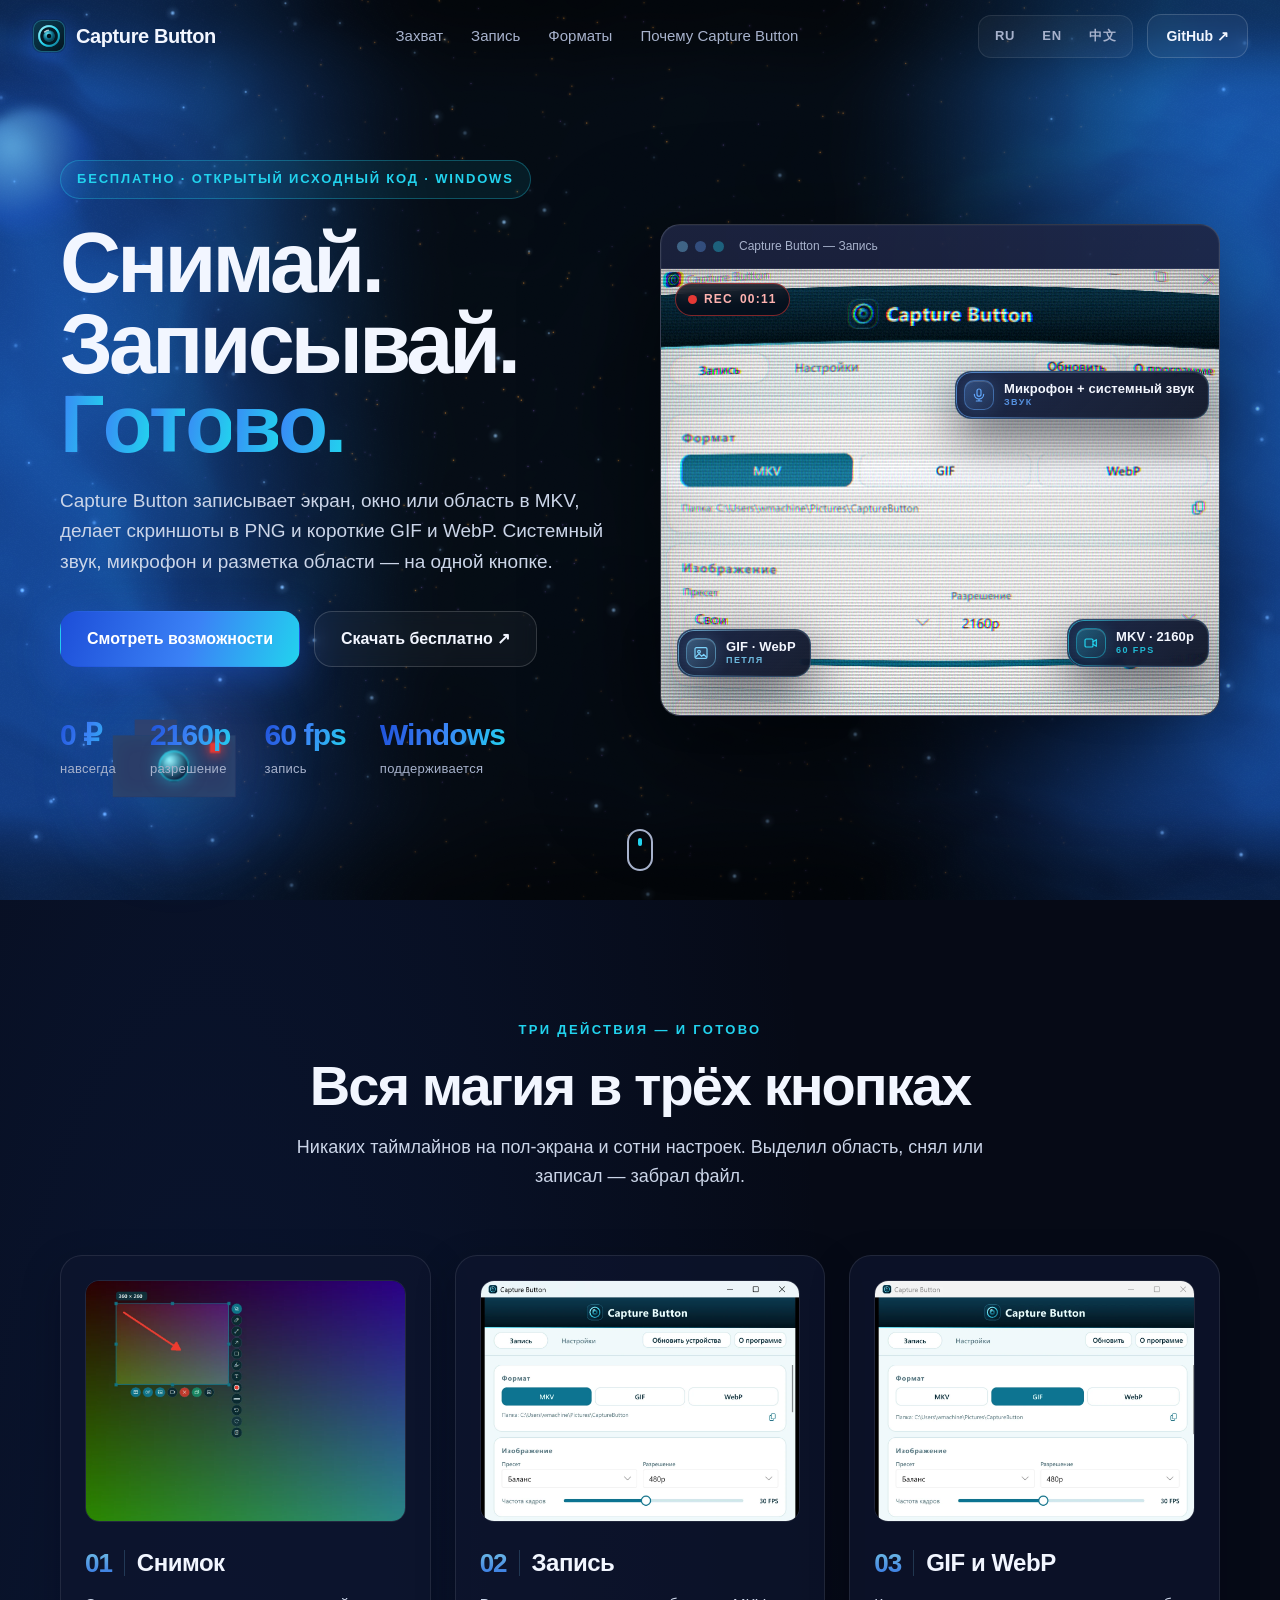
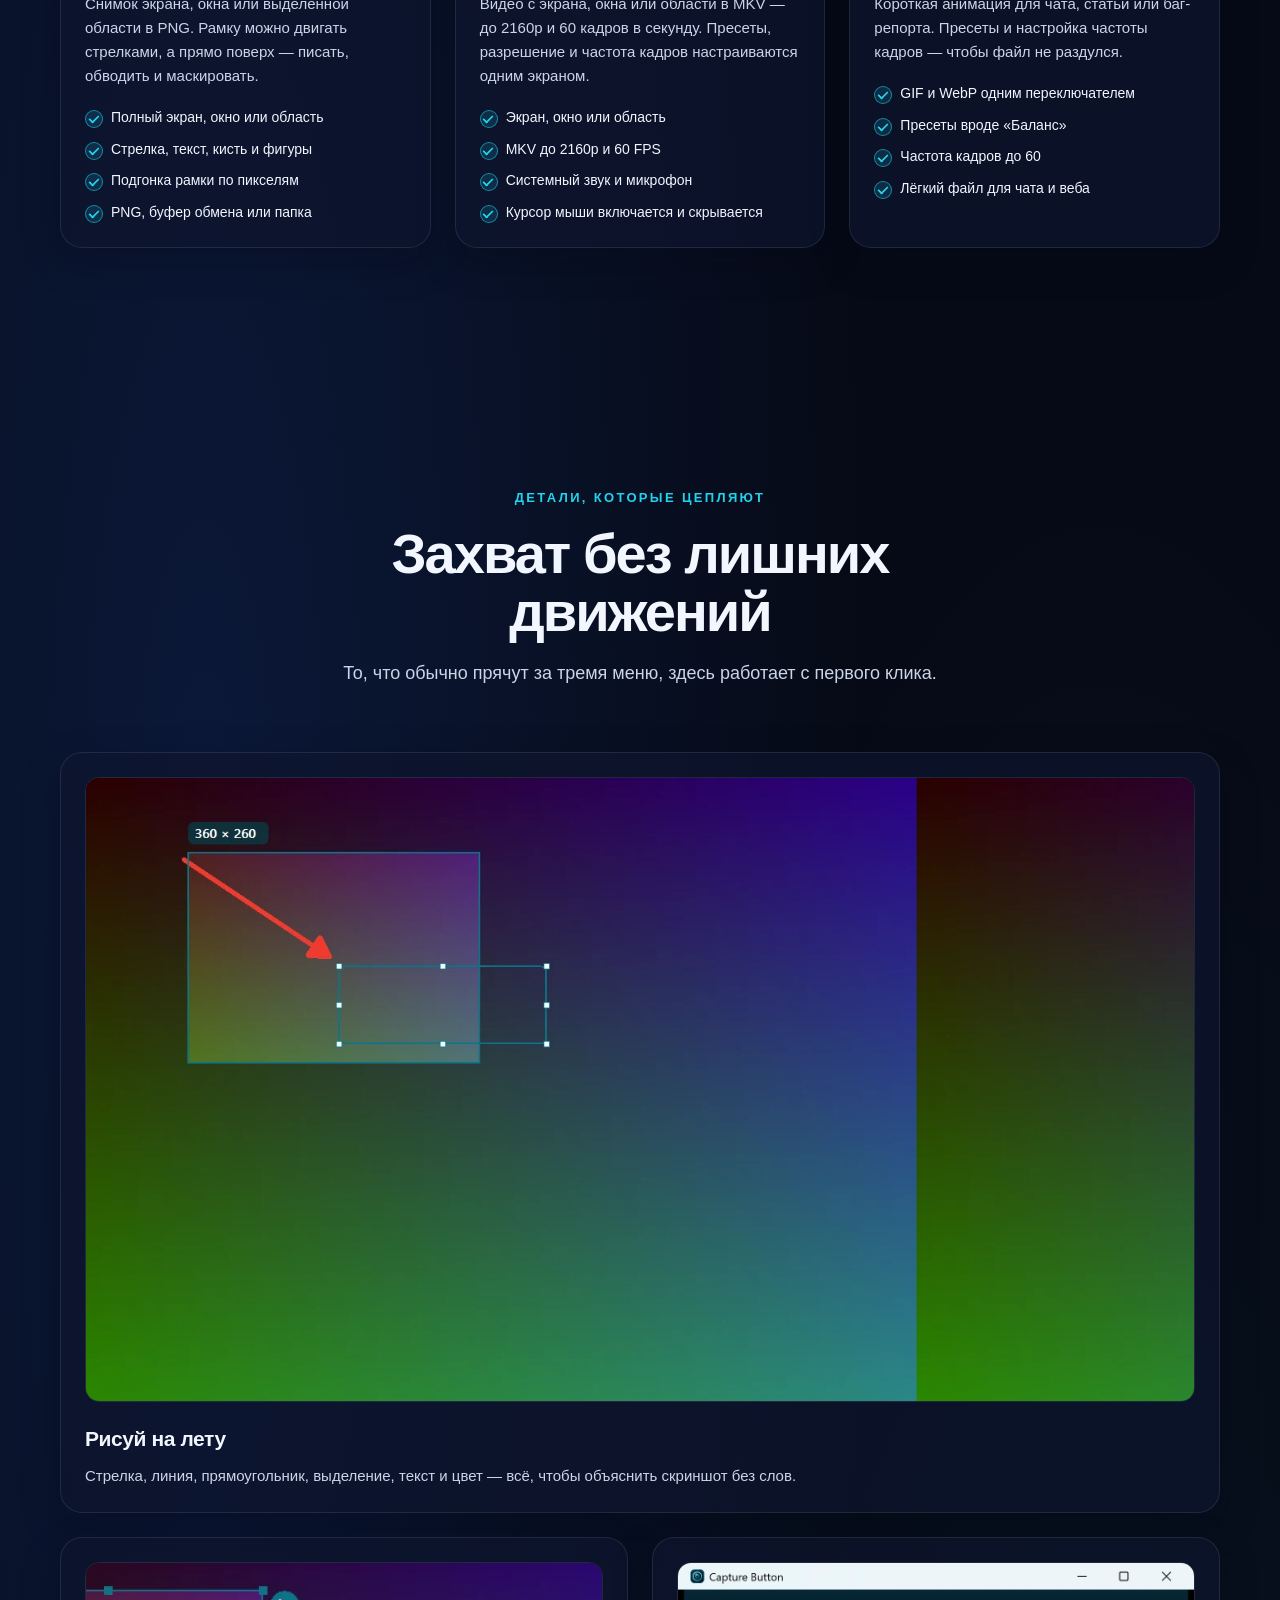
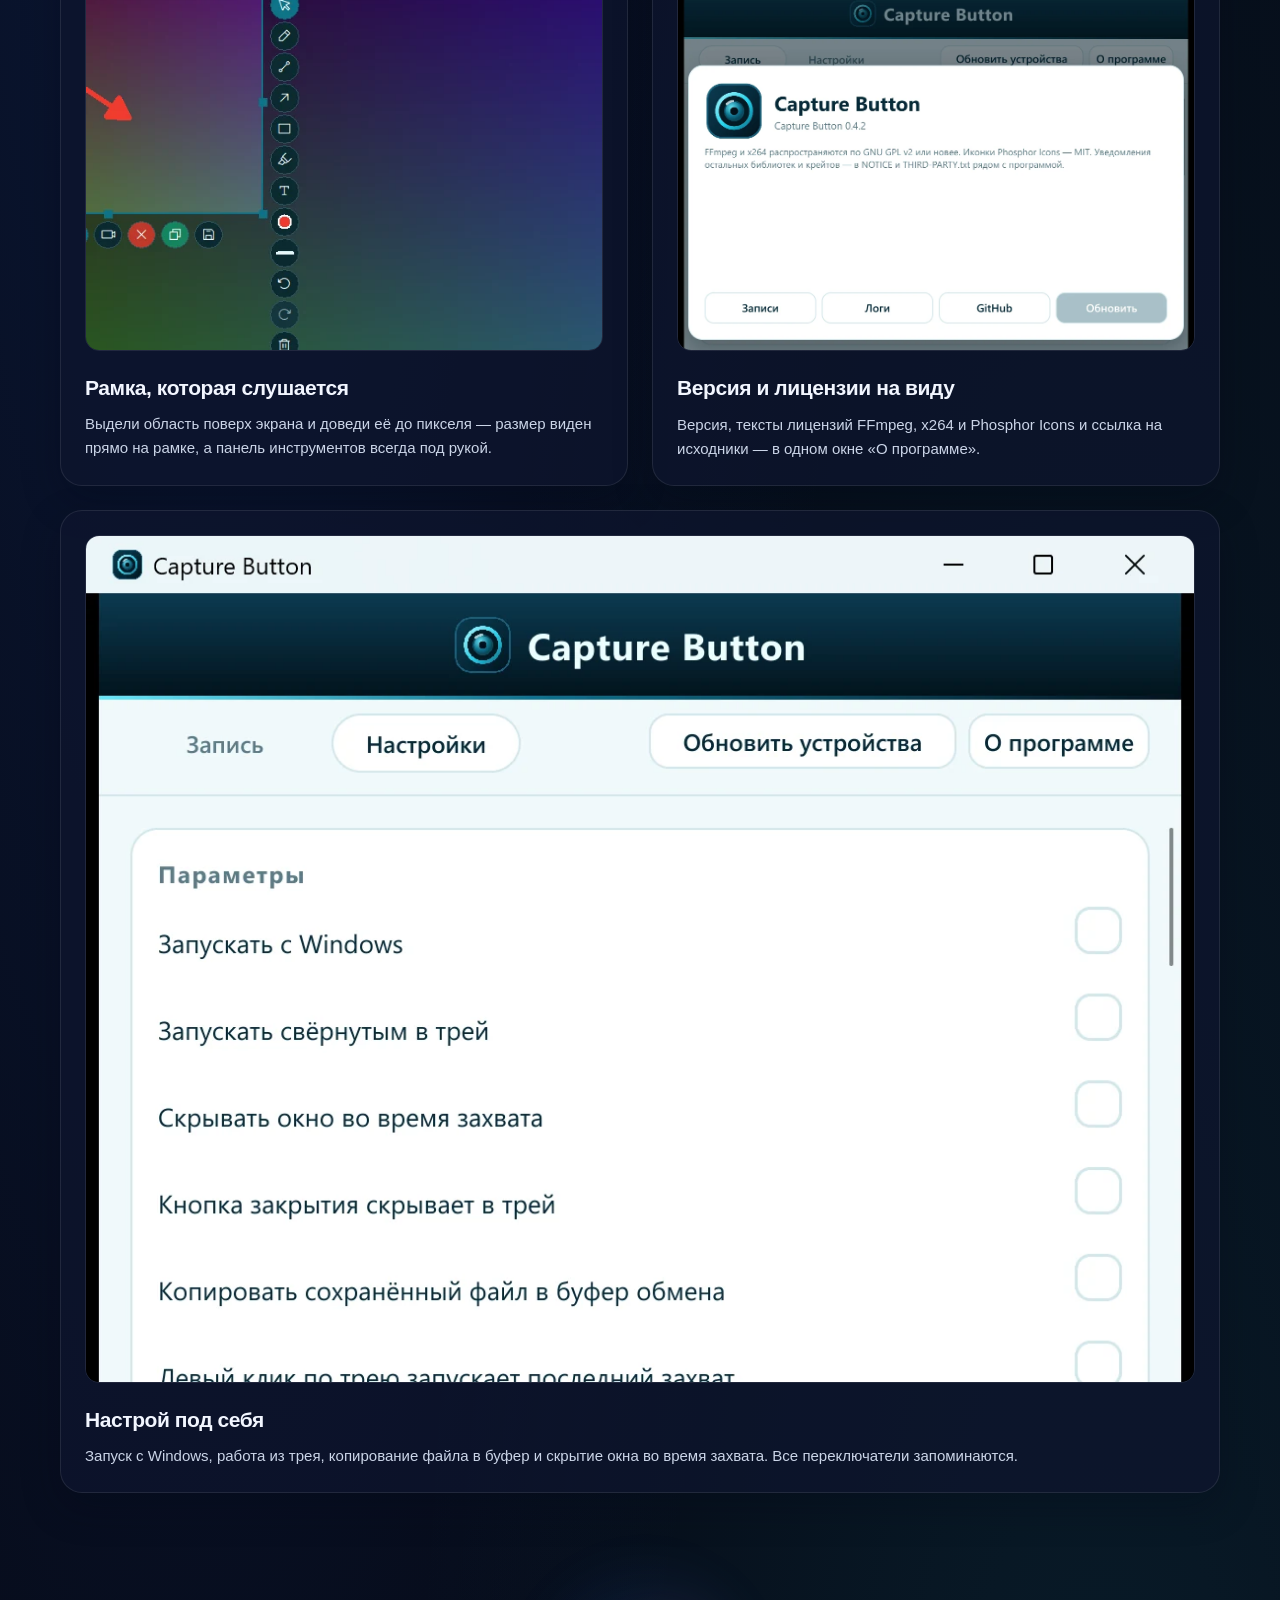
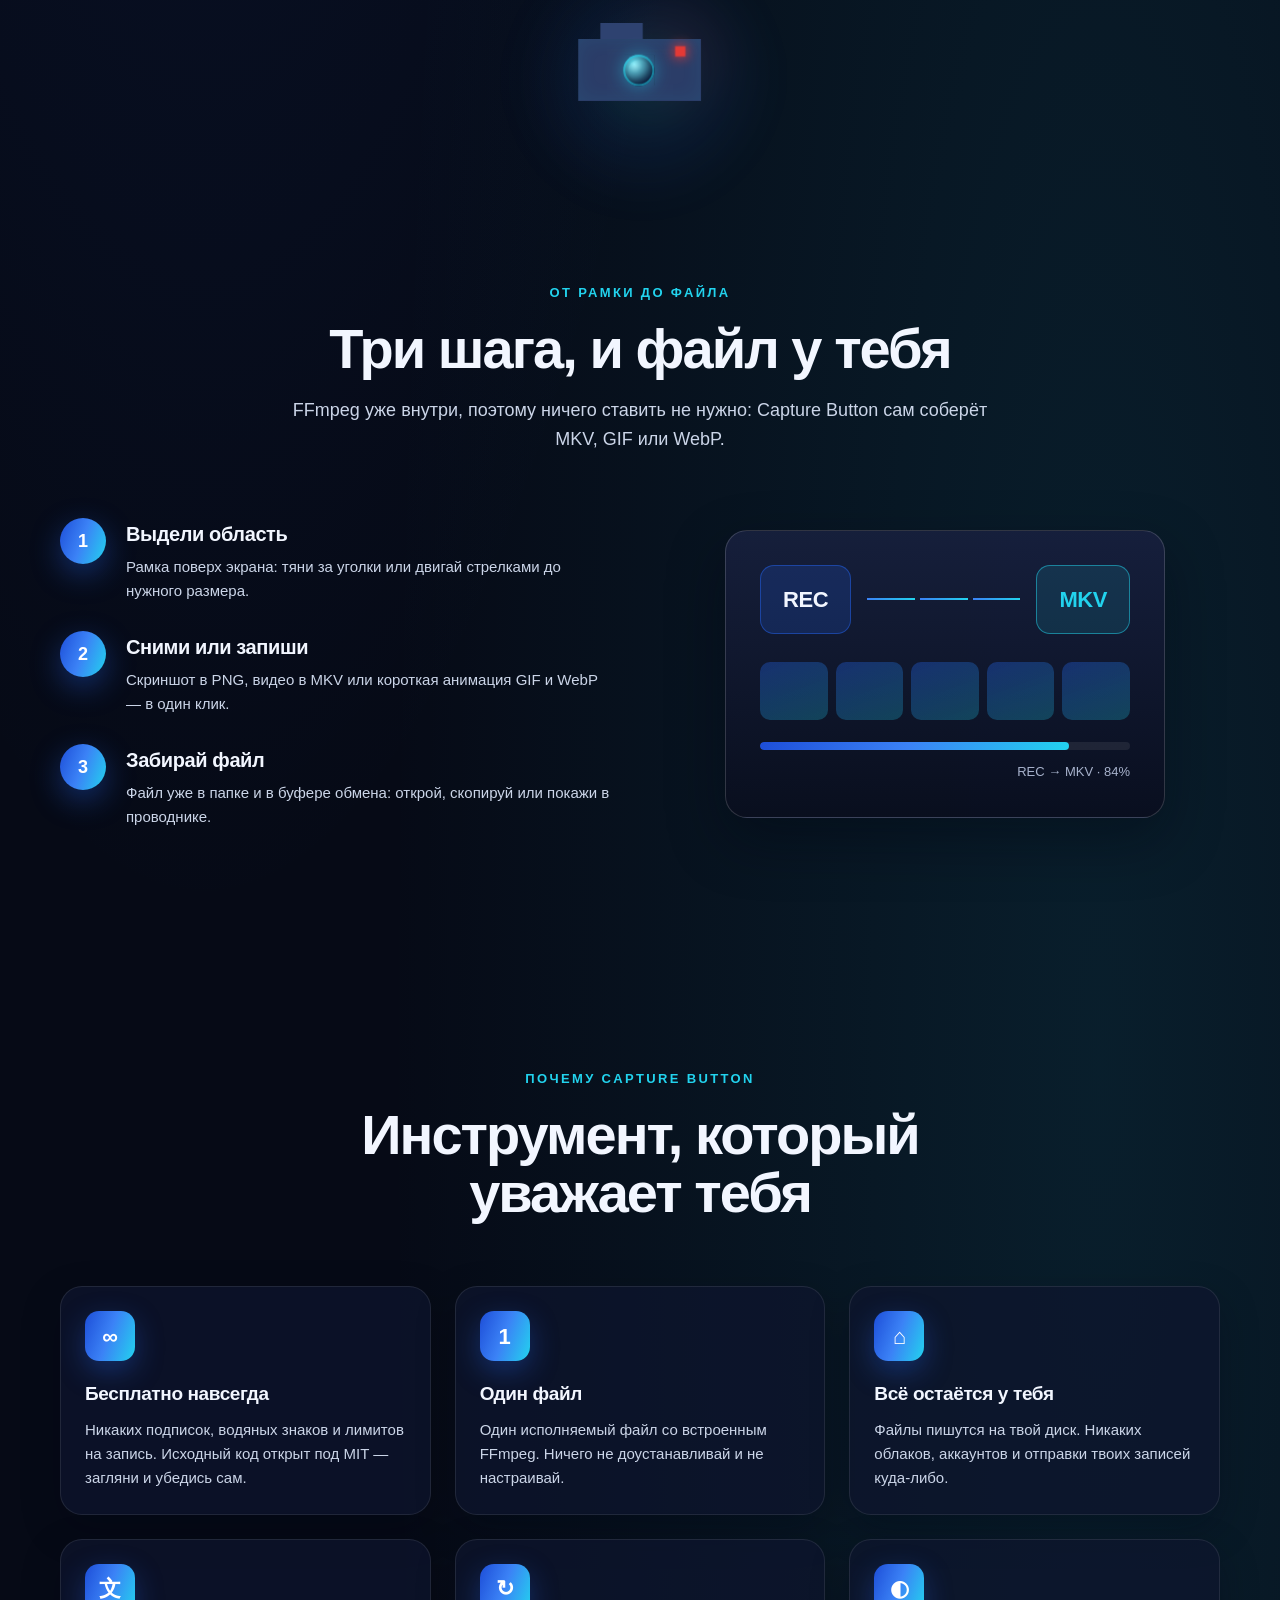
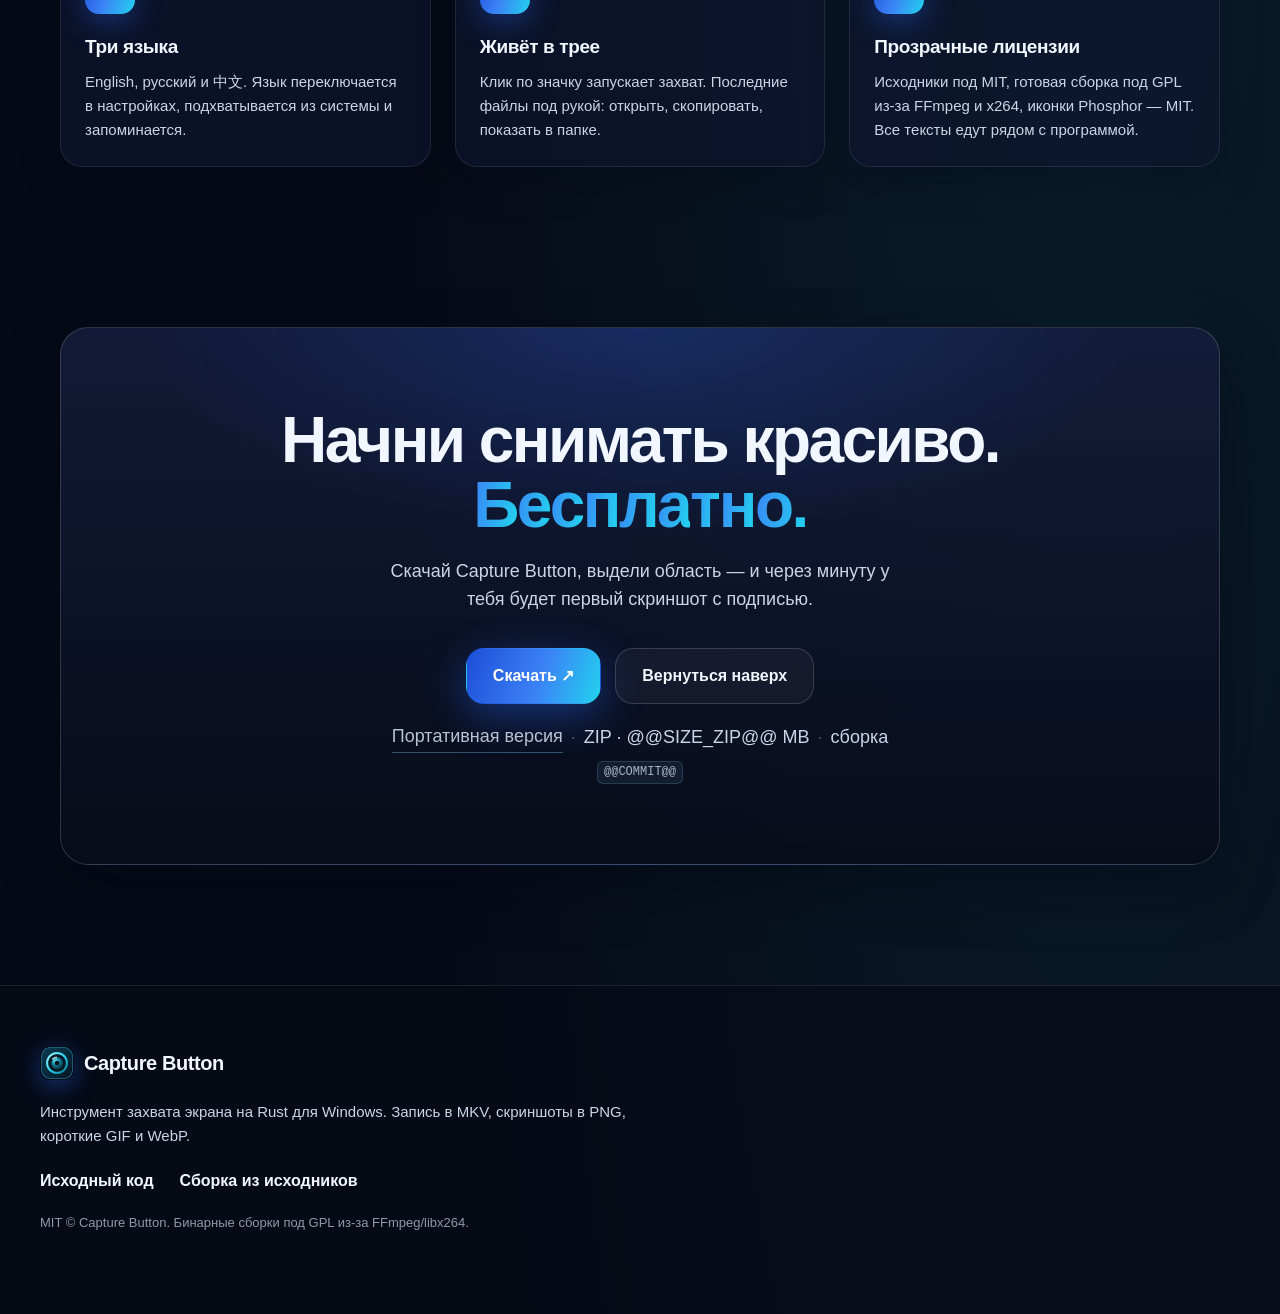
==== commit ddbf6b74: "Site: show the build hash and offer the portable ZIP The final call to action now carries a small me" ====
--- a/site/index.html
+++ b/site/index.html
@@ -28,7 +28,7 @@
   <link rel="icon" type="image/png" href="assets/img/icon.png">
   <link rel="apple-touch-icon" href="assets/img/icon-512.png">
   <link rel="preload" as="image" href="assets/img/screen-record.webp" type="image/webp" fetchpriority="high">
-  <link rel="stylesheet" href="assets/css/style.css?v=35">
+  <link rel="stylesheet" href="assets/css/style.css?v=47">
   <script type="application/ld+json">
   {
     "@context": "https://schema.org",
@@ -429,9 +429,17 @@
         <h2><span data-key="cta.lead">Начни снимать красиво.</span> <span class="gradient-text cta-free" data-wobble data-key="cta.free">Бесплатно.</span></h2>
         <p data-key="cta.p">Скачай Capture Button, выдели область — и через минуту у тебя будет первый скриншот с подписью.</p>
         <div class="hero-cta">
-          <a class="btn btn-primary magnetic" href="https://github.com/machine202502/capture-button/releases/latest/download/CaptureButton-@@VERSION@@-windows-x64-setup.msi" target="_blank" rel="noopener" data-key="cta.primary">Скачать ↗</a>
+          <a class="btn btn-primary magnetic" href="https://github.com/machine202502/capture-button/releases/latest/download/CaptureButton-@@VERSION@@-windows-x64-setup.msi" target="_blank" rel="noopener" title="sha256 @@HASH_SETUP@@" data-key="cta.primary">Скачать ↗</a>
           <a class="btn btn-ghost magnetic" href="#top" data-key="cta.ghost">Вернуться наверх</a>
         </div>
+        <p class="cta-meta">
+          <a class="cta-portable" href="https://github.com/machine202502/capture-button/releases/latest/download/CaptureButton-@@VERSION@@-windows-x64.zip" target="_blank" rel="noopener" title="sha256 @@HASH_ZIP@@" data-key="cta.portable">Портативная версия</a>
+          <span class="cta-meta-dot">·</span>
+          <span class="cta-meta-size">ZIP · @@SIZE_ZIP@@ MB</span>
+          <span class="cta-meta-dot">·</span>
+          <span data-key="cta.build">сборка</span>
+          <code class="cta-hash">@@COMMIT@@</code>
+        </p>
       </div>
     </section>
   </main>
@@ -457,6 +465,6 @@
     </div>
   </footer>
 
-  <script src="assets/js/main.js?v=46"></script>
+  <script src="assets/js/main.js?v=47"></script>
 </body>
 </html>
--- a/site/assets/css/style.css
+++ b/site/assets/css/style.css
@@ -1633,6 +1633,44 @@
   font-size: 15px;
 }
 
+.cta-meta {
+  display: flex;
+  flex-wrap: wrap;
+  align-items: center;
+  justify-content: center;
+  gap: 8px;
+  margin: 18px 0 0;
+  font-size: 13px;
+  color: rgba(226, 240, 255, 0.52);
+}
+
+.cta-meta a {
+  color: rgba(226, 240, 255, 0.8);
+  text-decoration: none;
+  border-bottom: 1px solid rgba(125, 211, 252, 0.35);
+  padding-bottom: 1px;
+  transition: color 0.3s ease, border-color 0.3s ease;
+}
+
+.cta-meta a:hover {
+  color: #eaf7ff;
+  border-color: rgba(125, 211, 252, 0.8);
+}
+
+.cta-meta-dot {
+  color: rgba(226, 240, 255, 0.28);
+}
+
+.cta-hash {
+  font-family: ui-monospace, SFMono-Regular, Consolas, monospace;
+  font-size: 12px;
+  color: rgba(226, 240, 255, 0.72);
+  background: rgba(125, 211, 252, 0.08);
+  border: 1px solid rgba(125, 211, 252, 0.18);
+  border-radius: 6px;
+  padding: 1px 6px;
+}
+
 .footer-links {
   display: flex;
   gap: 26px;
@@ -1870,6 +1908,15 @@
 }
 
 @media (max-width: 720px) {
+  .cta-meta {
+    gap: 6px;
+    font-size: 12px;
+  }
+
+  .cta-meta-dot {
+    display: none;
+  }
+
   .nav-links {
     display: none;
   }
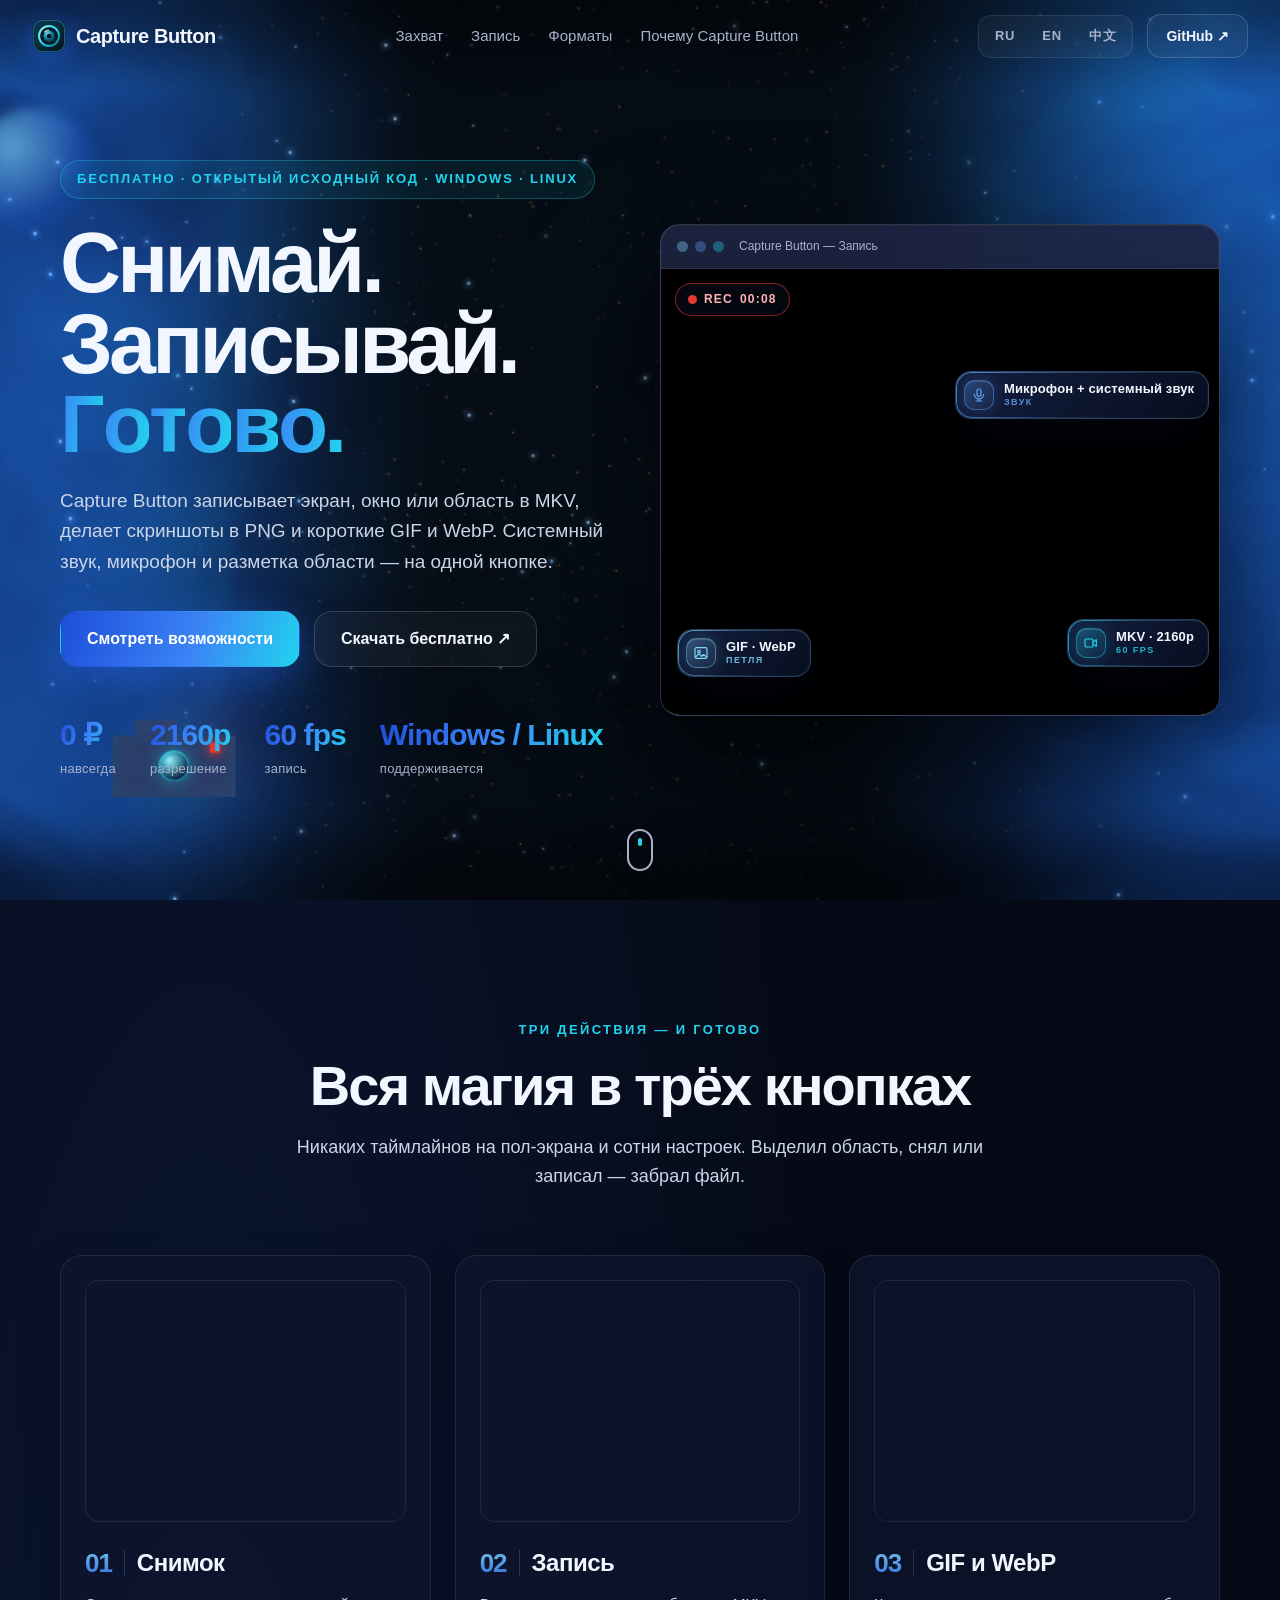
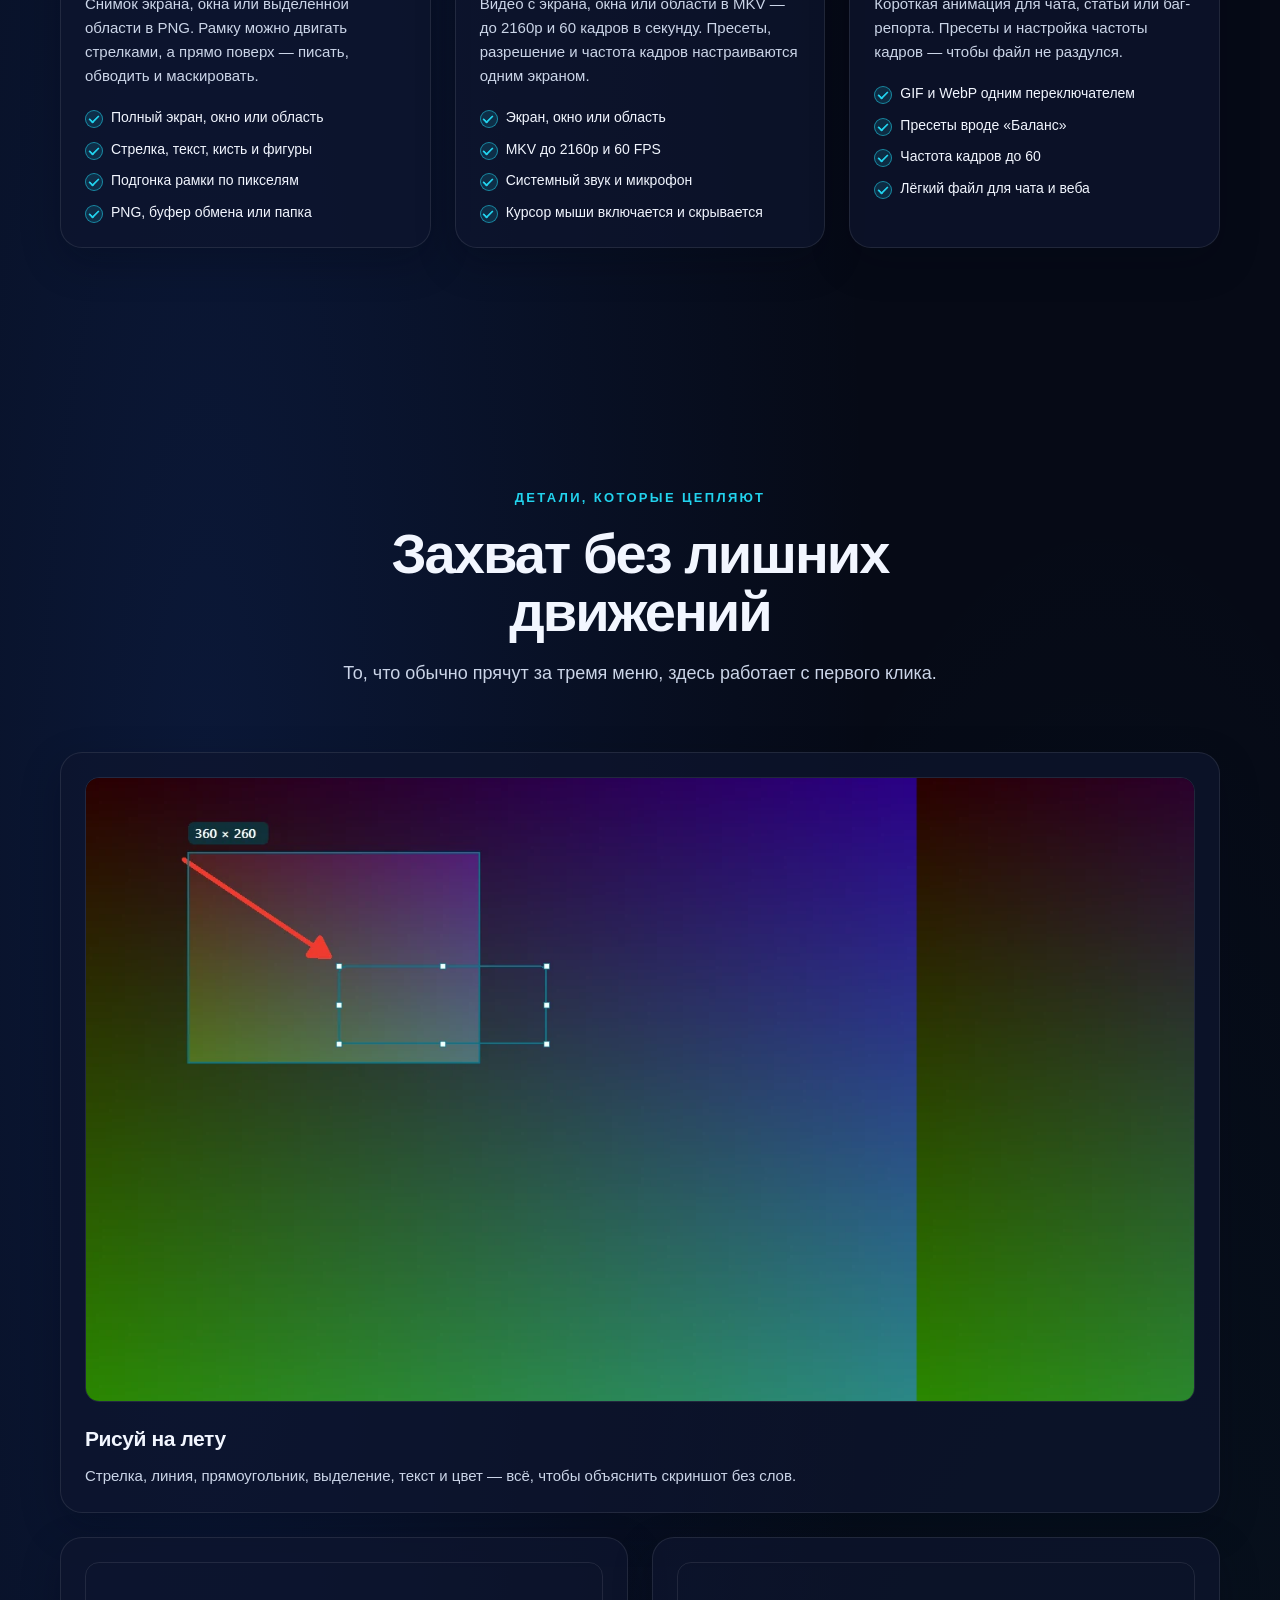
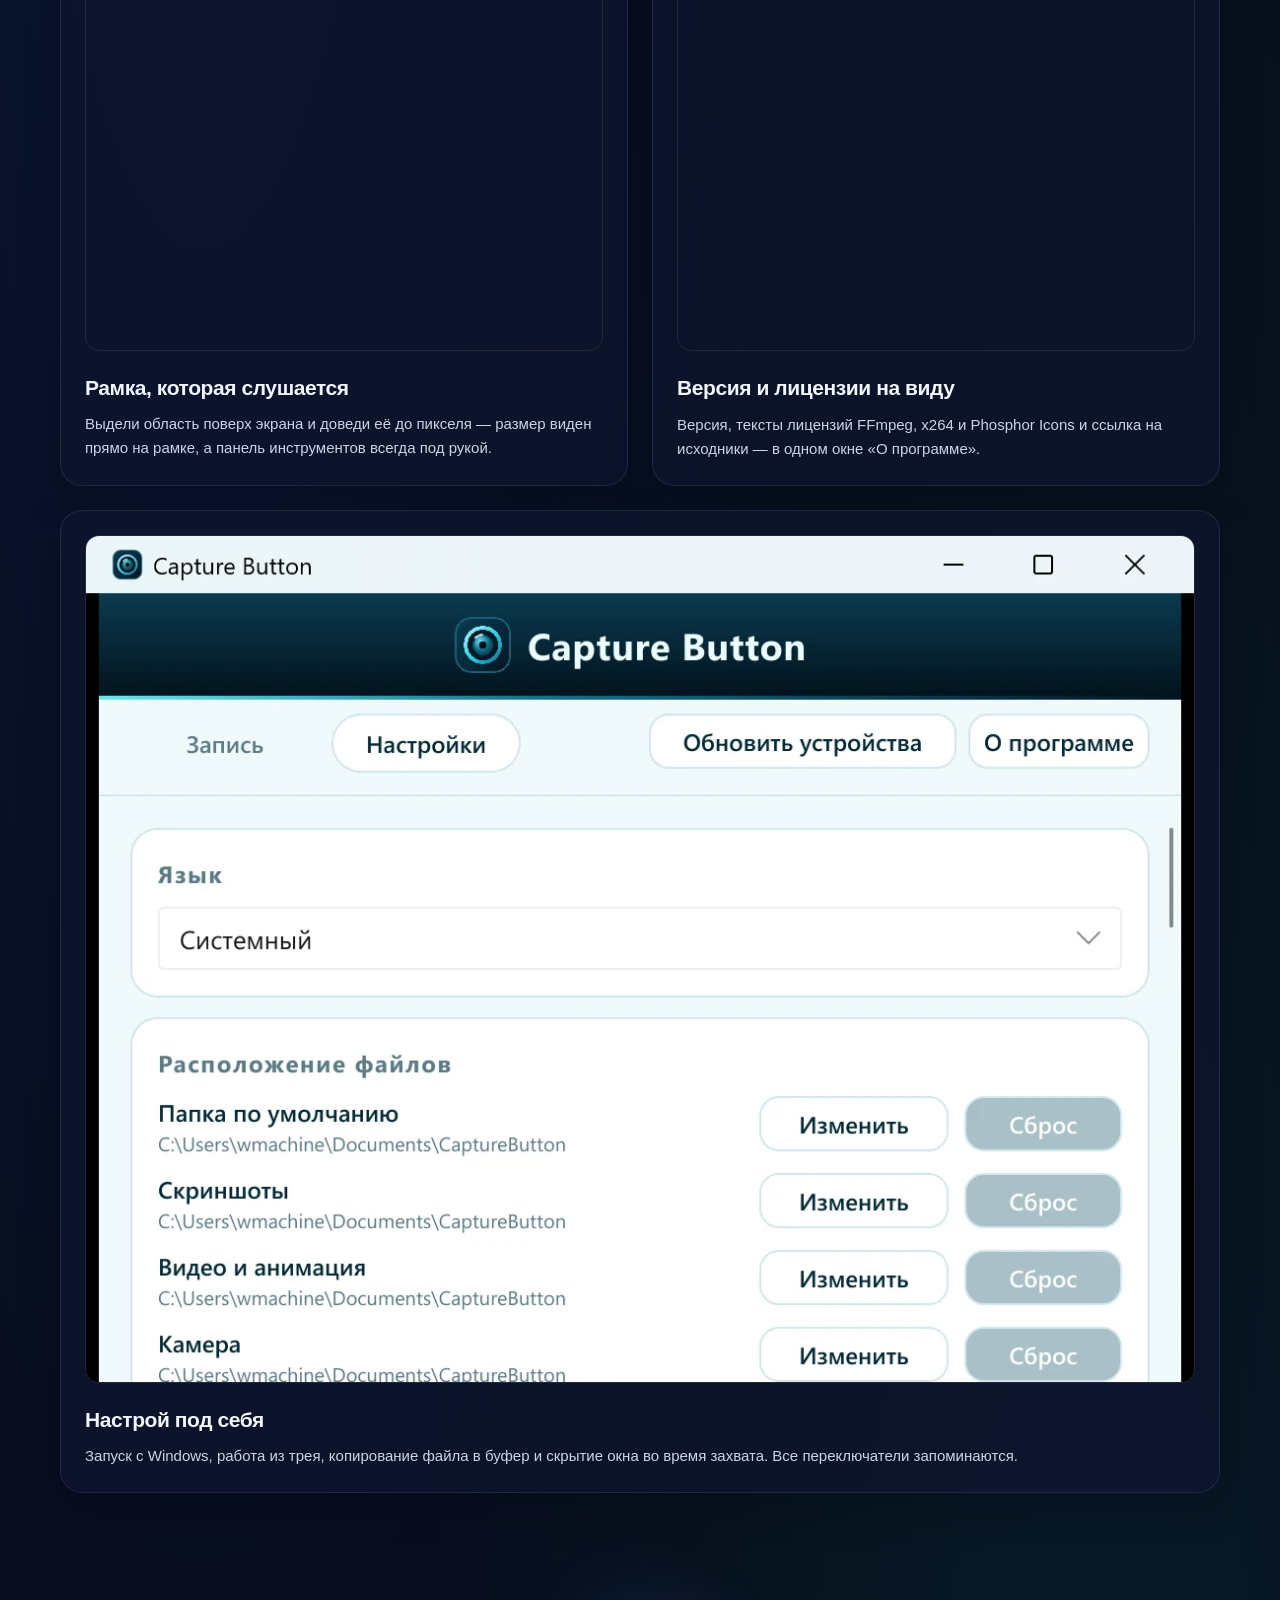
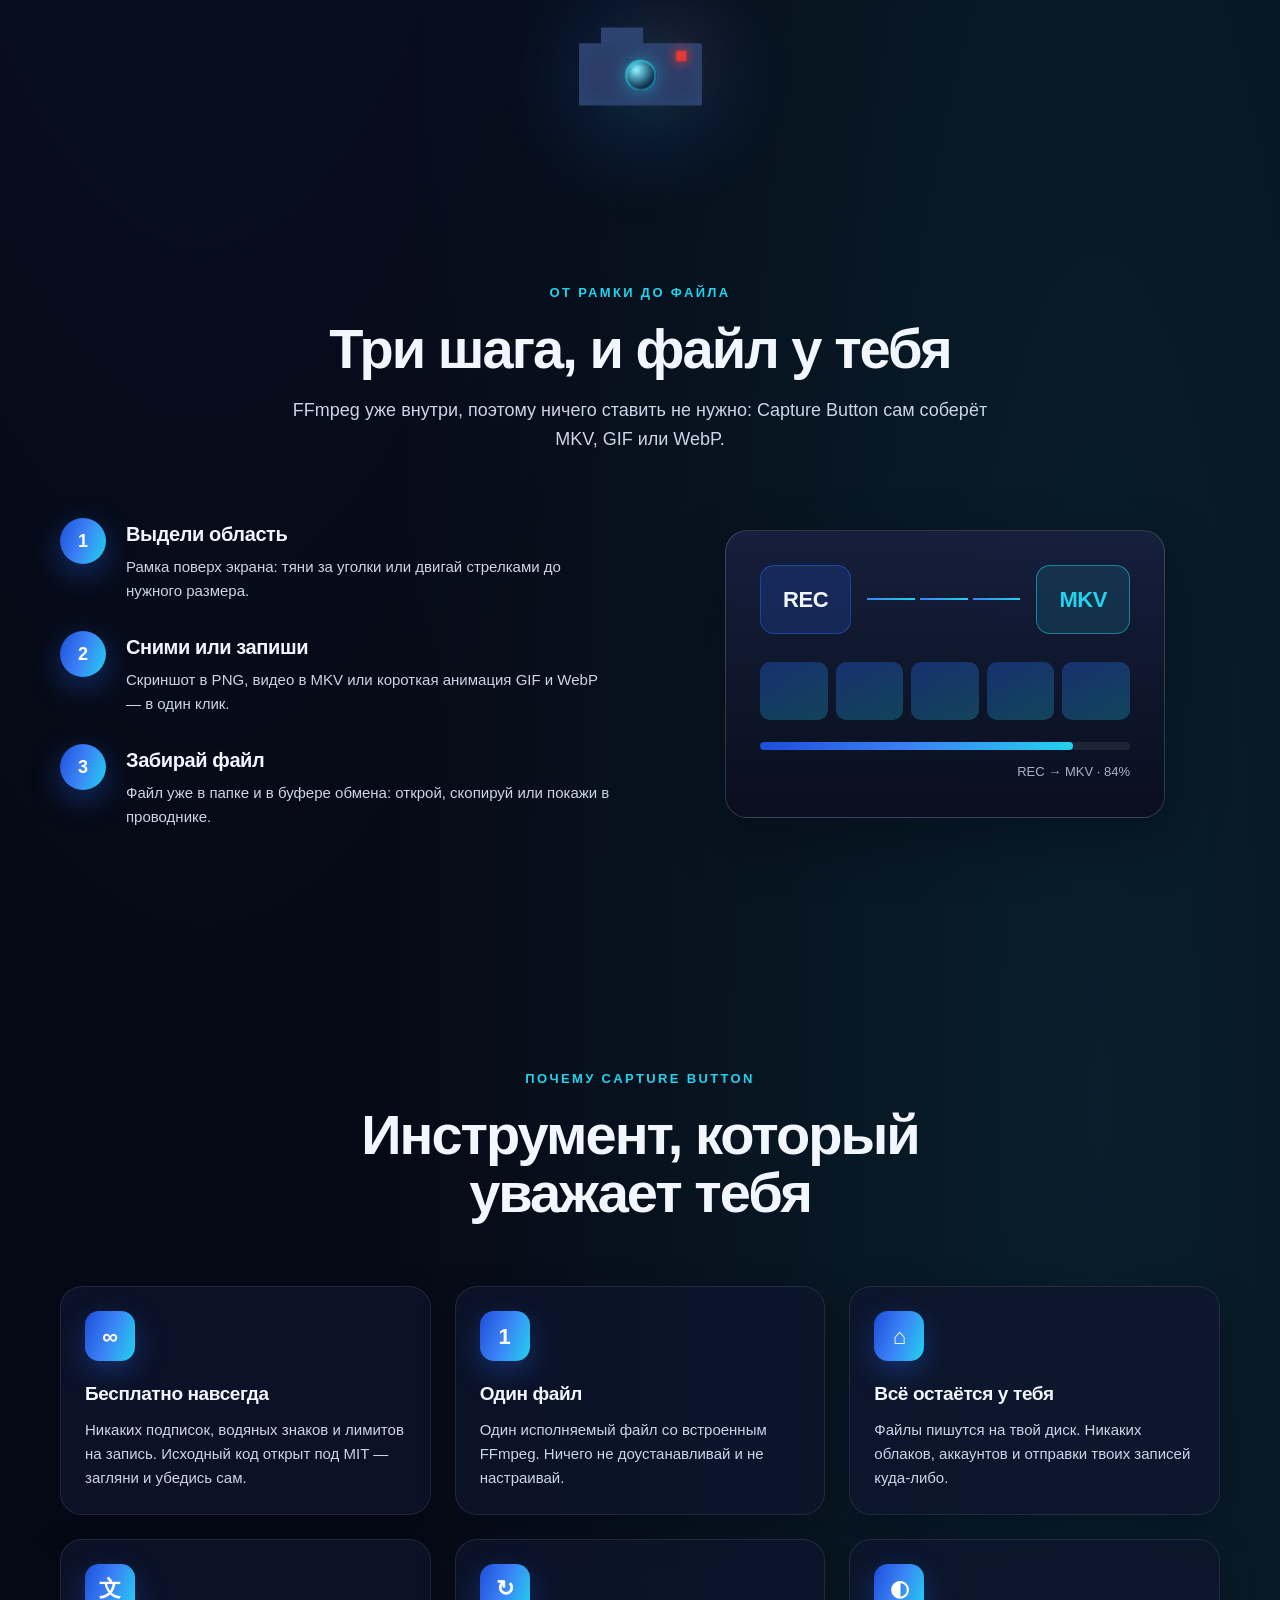
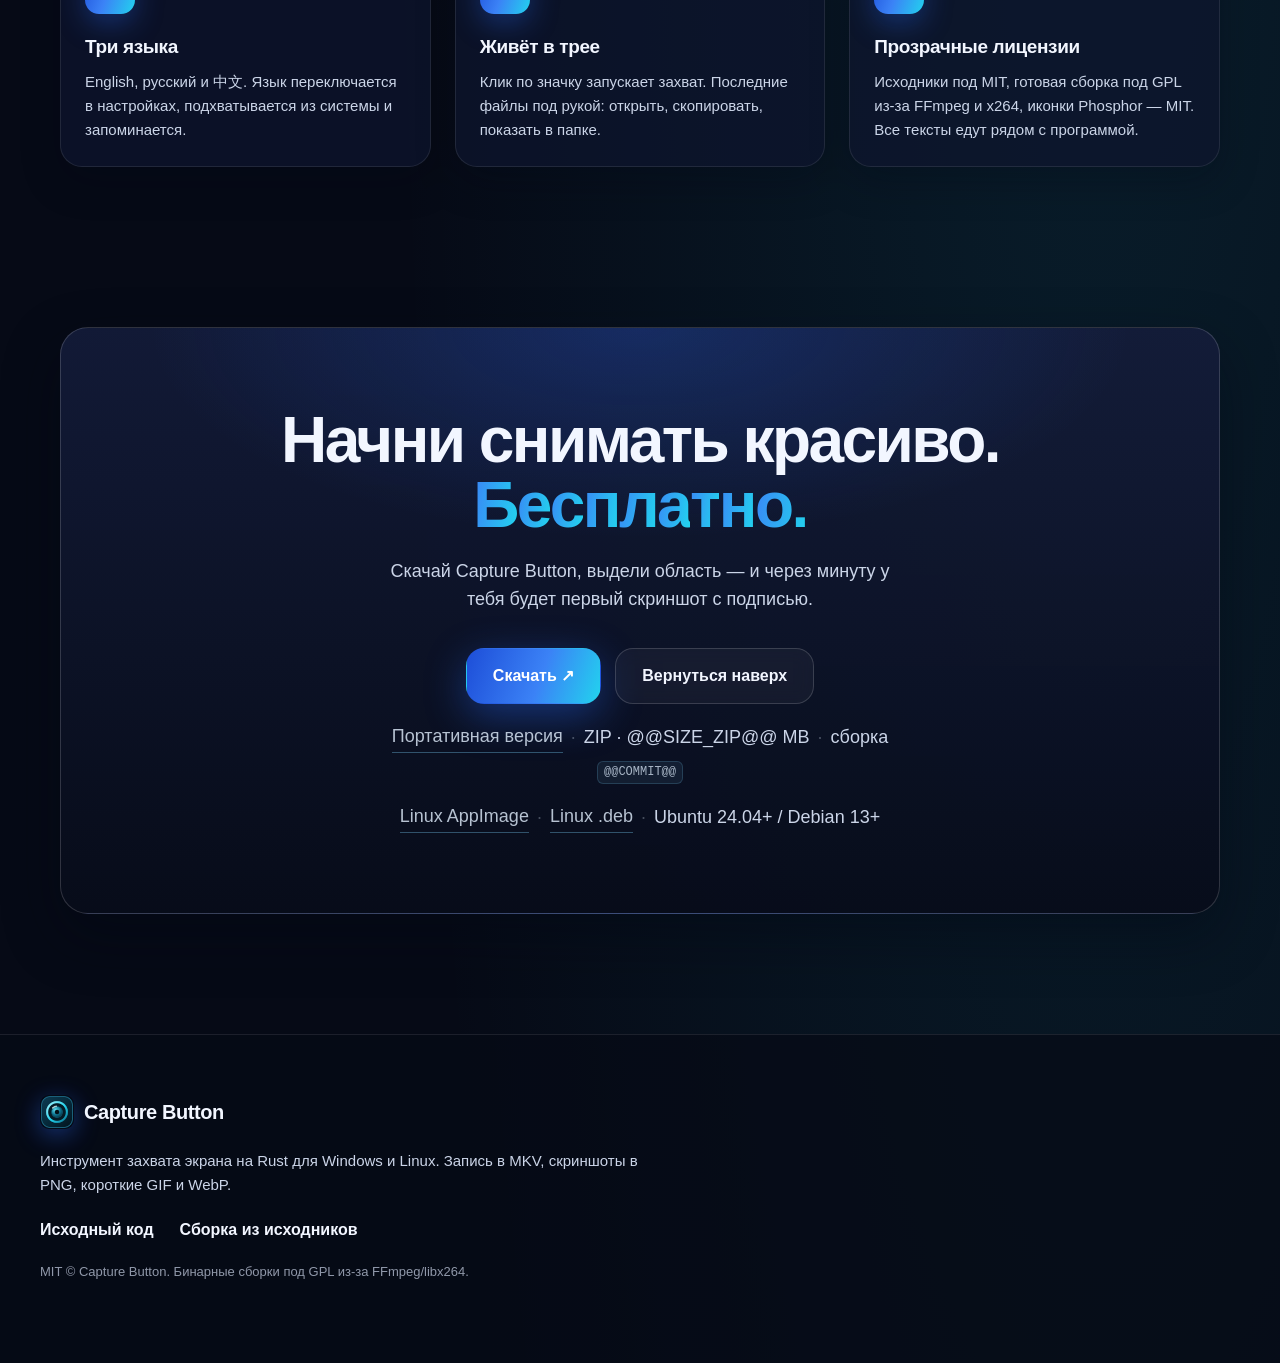
==== commit b009252f: "Show the Linux downloads on the site - The hero, the statistics, the metadata and the footer say Win" ====
--- a/site/index.html
+++ b/site/index.html
@@ -4,8 +4,8 @@
   <meta charset="utf-8">
   <meta name="viewport" content="width=device-width, initial-scale=1">
   <meta name="color-scheme" content="dark">
-  <title data-key="meta.title">Capture Button — запись экрана, скриншоты и звук для Windows. Бесплатно.</title>
-  <meta name="description" data-content-key="meta.description" content="Capture Button — бесплатная программа для Windows: запись экрана, окна или области в MKV, скриншоты в PNG, короткие GIF и WebP, системный звук и микрофон. Без аккаунта и облака.">
+  <title data-key="meta.title">Capture Button — запись экрана, скриншоты и звук для Windows и Linux. Бесплатно.</title>
+  <meta name="description" data-content-key="meta.description" content="Capture Button — бесплатная программа для Windows и Linux: запись экрана, окна или области в MKV, скриншоты в PNG, короткие GIF и WebP, системный звук и микрофон. Без аккаунта и облака.">
   <meta name="theme-color" content="#070812">
   <meta property="og:locale" content="ru_RU">
   <meta property="og:title" data-content-key="og.title" content="Capture Button — снимай, записывай, готово">
@@ -35,12 +35,12 @@
     "@type": "SoftwareApplication",
     "name": "Capture Button",
     "applicationCategory": "MultimediaApplication",
-    "operatingSystem": "Windows 10, Windows 11",
+    "operatingSystem": "Windows 10, Windows 11, Linux (Ubuntu 24.04+, Debian 13+)",
     "inLanguage": "ru",
     "url": "https://machine202502.github.io/capture-button/",
     "downloadUrl": "https://github.com/machine202502/capture-button/releases/latest",
     "license": "https://github.com/machine202502/capture-button/blob/master/LICENSE",
-    "description": "Запись экрана, окна или области в MKV, скриншоты в PNG и короткие GIF и WebP для Windows.",
+    "description": "Запись экрана, окна или области в MKV, скриншоты в PNG и короткие GIF и WebP для Windows и Linux.",
     "offers": { "@type": "Offer", "price": "0", "priceCurrency": "USD" }
   }
   </script>
@@ -117,7 +117,7 @@
       </div>
 
       <div class="hero-inner">
-        <p class="eyebrow hero-intro" data-delay="0" data-key="hero.eyebrow">Бесплатно · Открытый исходный код · Windows</p>
+        <p class="eyebrow hero-intro" data-delay="0" data-key="hero.eyebrow">Бесплатно · Открытый исходный код · Windows · Linux</p>
         <h1 class="hero-title">
           <span class="line hero-intro" data-delay="80" data-key="hero.line1">Снимай. Записывай.</span>
           <span class="line gradient-text hero-intro" data-delay="160" data-key="hero.line2" data-scramble>Готово.</span>
@@ -144,7 +144,7 @@
             <span data-key="stat.fps.label">запись</span>
           </div>
           <div class="stat">
-            <strong data-key="stat.os.value">Windows</strong>
+            <strong data-key="stat.os.value">Windows / Linux</strong>
             <span data-key="stat.os.label">поддерживается</span>
           </div>
         </div>
@@ -440,6 +440,13 @@
           <span data-key="cta.build">сборка</span>
           <code class="cta-hash">@@COMMIT@@</code>
         </p>
+        <p class="cta-meta cta-linux">
+          <a class="cta-portable" href="https://github.com/machine202502/capture-button/releases/latest/download/CaptureButton-@@VERSION@@-linux-x64.AppImage" target="_blank" rel="noopener" data-key="cta.linux.appimage">Linux AppImage</a>
+          <span class="cta-meta-dot">·</span>
+          <a class="cta-portable" href="https://github.com/machine202502/capture-button/releases/latest/download/CaptureButton-@@VERSION@@-linux-x64.deb" target="_blank" rel="noopener" data-key="cta.linux.deb">Linux .deb</a>
+          <span class="cta-meta-dot">·</span>
+          <span class="cta-meta-size" data-key="cta.linux.note">Ubuntu 24.04+ / Debian 13+</span>
+        </p>
       </div>
     </section>
   </main>
@@ -456,7 +463,7 @@
         <img class="brand-icon" src="assets/img/icon.png" alt="" width="34" height="34" aria-hidden="true">
         <span class="brand-name">Capture Button</span>
       </a>
-      <p data-key="footer.p">Инструмент захвата экрана на Rust для Windows. Запись в MKV, скриншоты в PNG, короткие GIF и WebP.</p>
+      <p data-key="footer.p">Инструмент захвата экрана на Rust для Windows и Linux. Запись в MKV, скриншоты в PNG, короткие GIF и WebP.</p>
       <div class="footer-links">
         <a href="https://github.com/machine202502/capture-button" target="_blank" rel="noopener" data-key="footer.source">Исходный код</a>
         <a href="https://github.com/machine202502/capture-button#readme" target="_blank" rel="noopener" data-key="footer.build">Сборка из исходников</a>
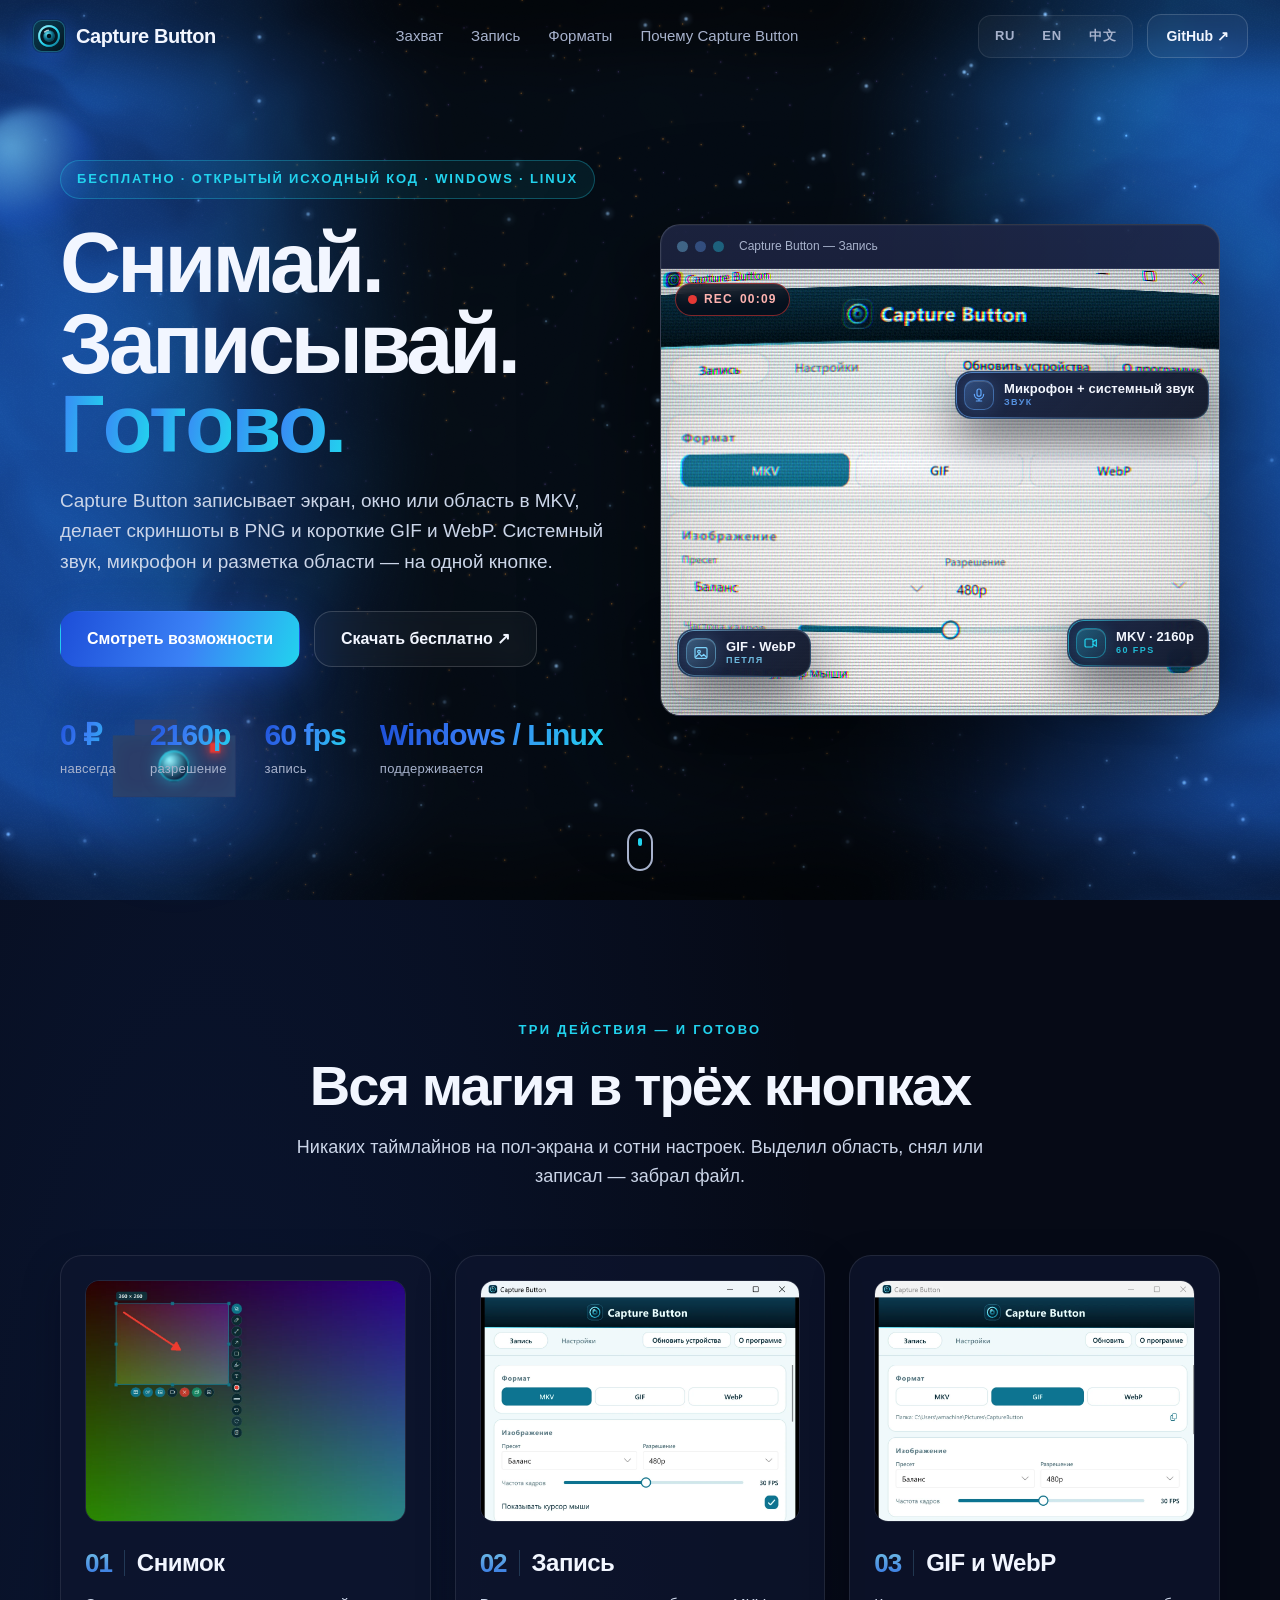
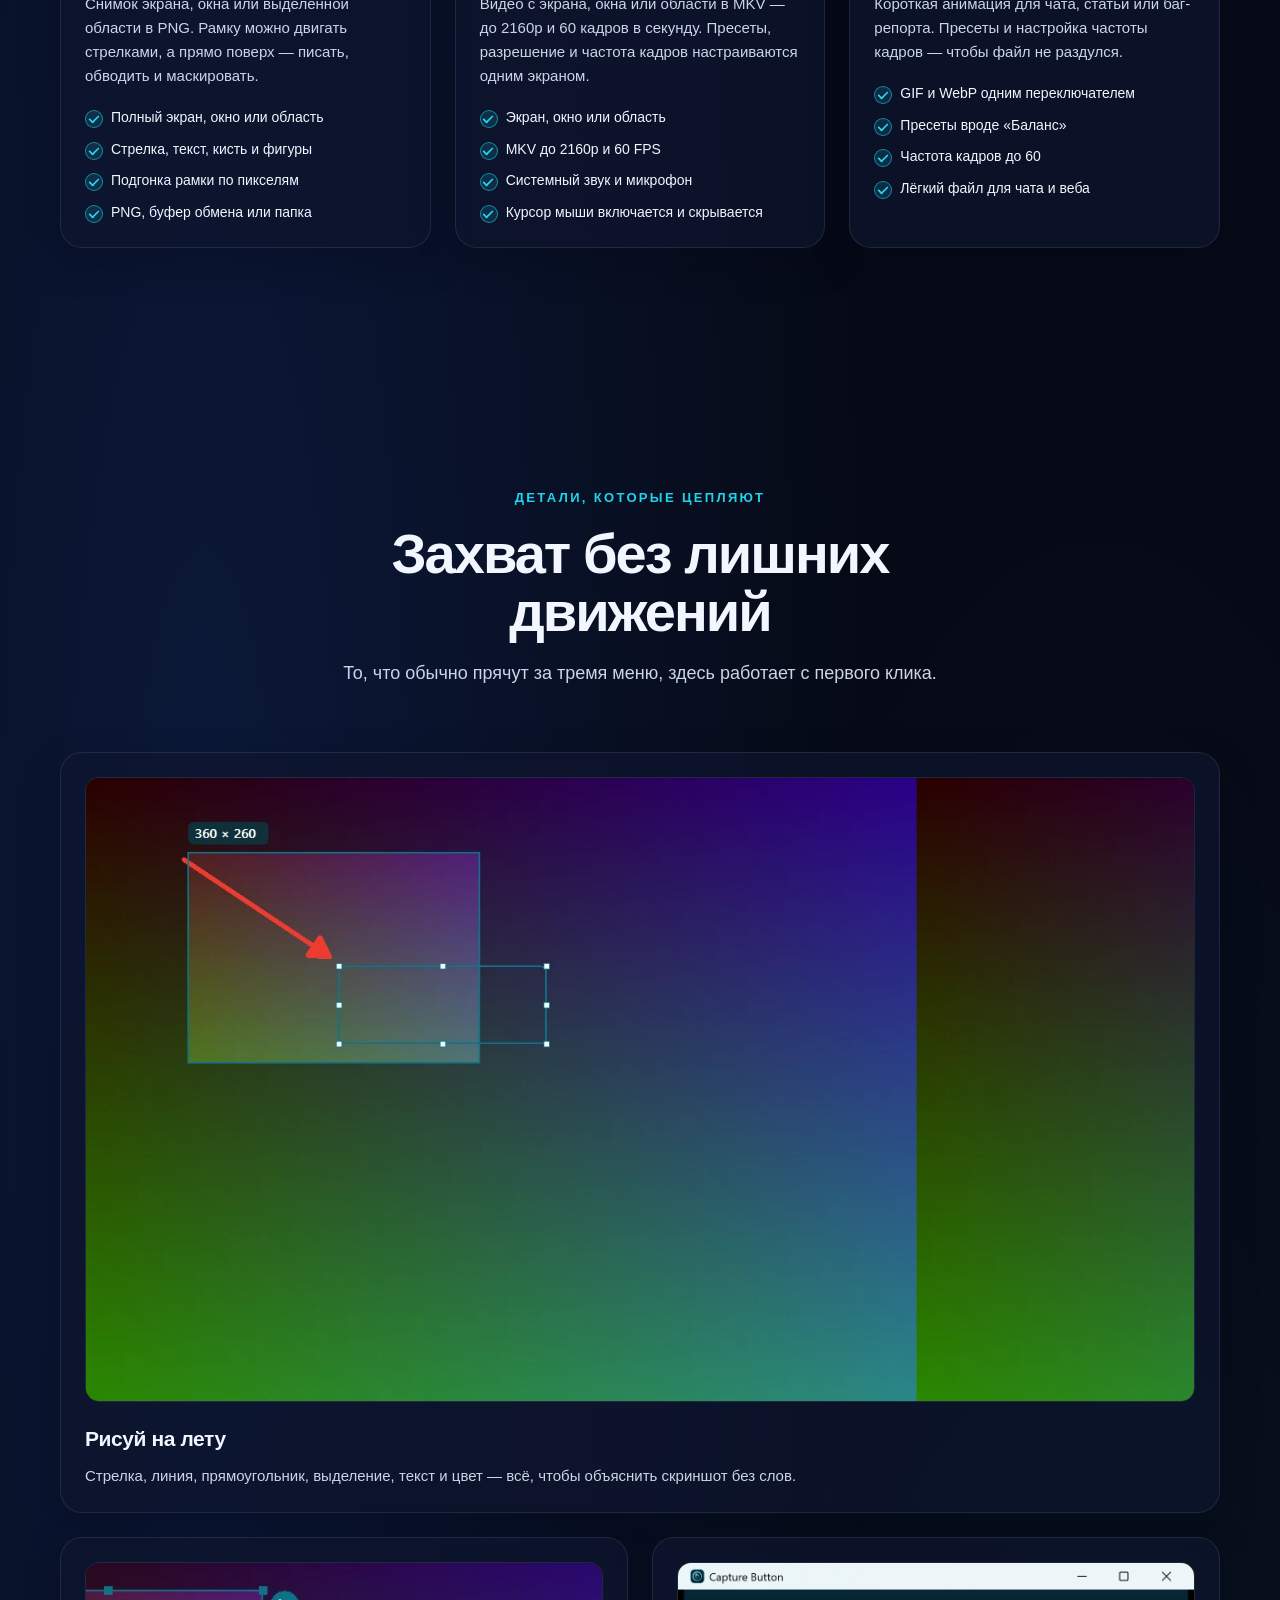
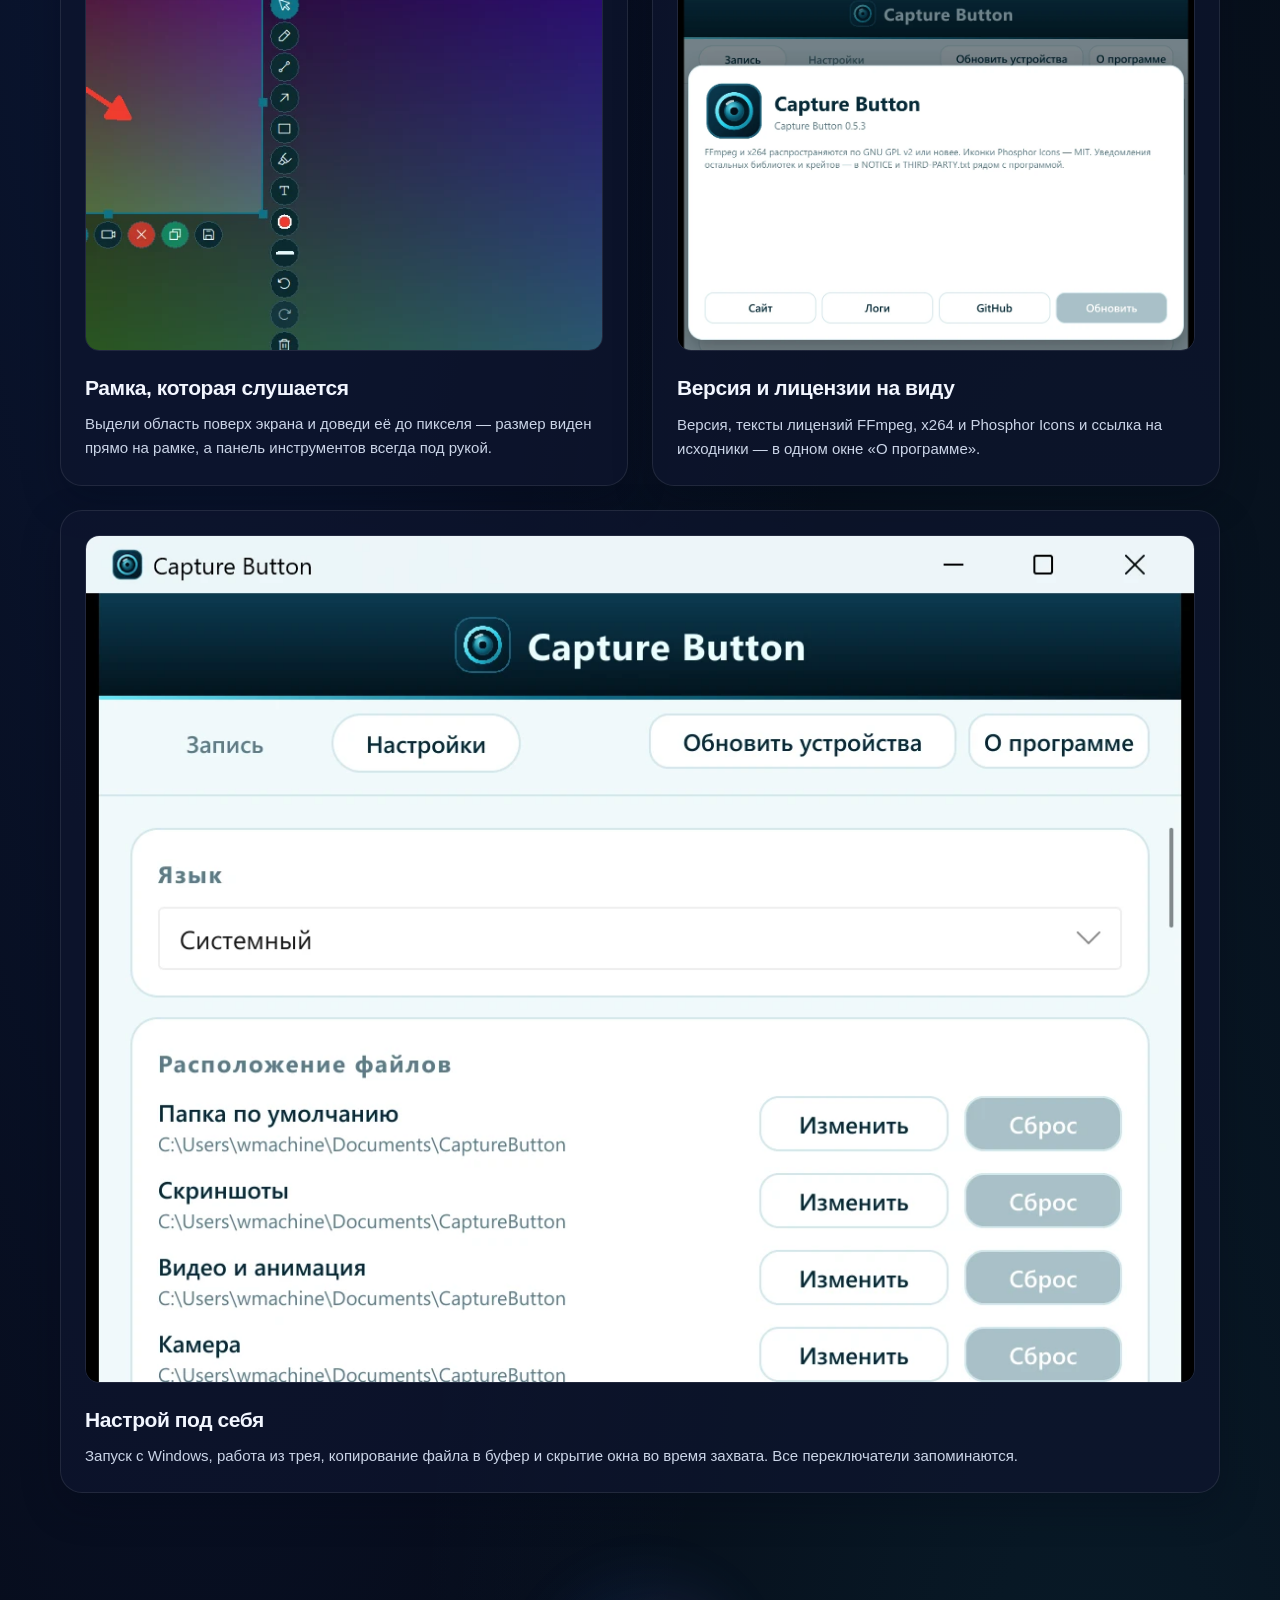
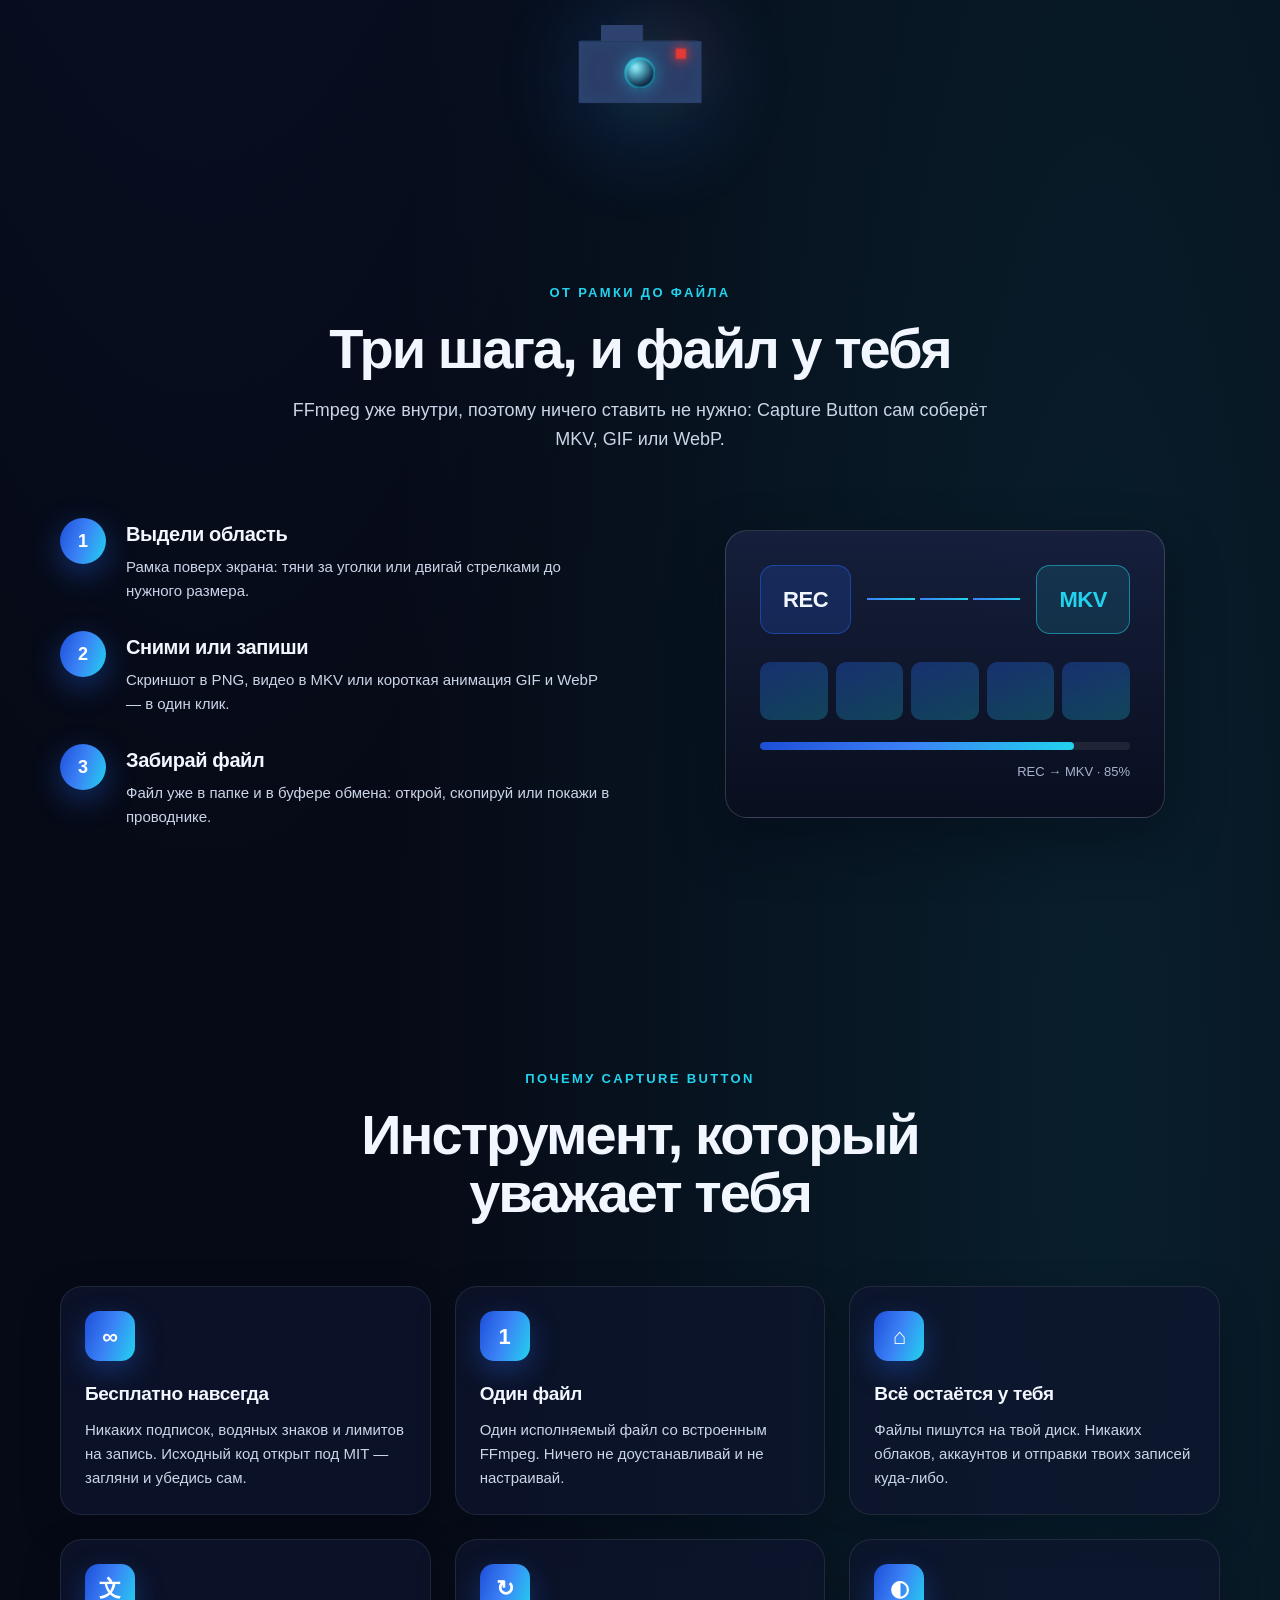
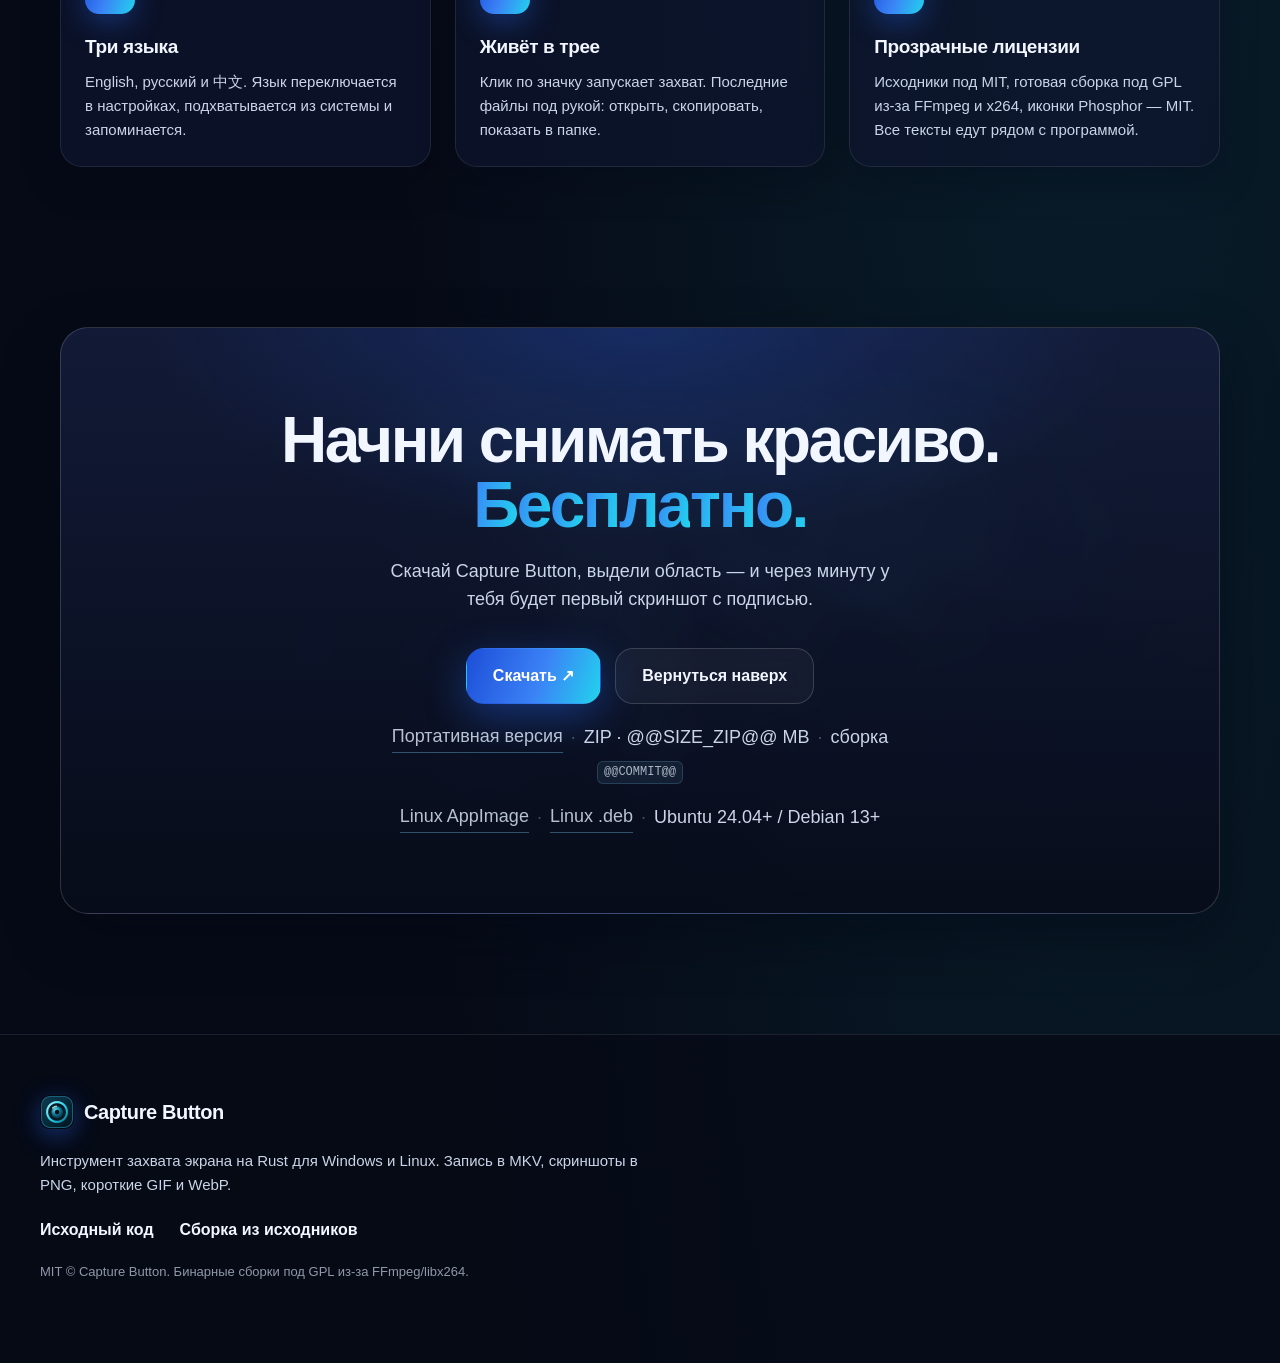
==== commit bbba4e5f: "Show the Linux checksums on the site" ====
--- a/site/index.html
+++ b/site/index.html
@@ -441,9 +441,9 @@
           <code class="cta-hash">@@COMMIT@@</code>
         </p>
         <p class="cta-meta cta-linux">
-          <a class="cta-portable" href="https://github.com/machine202502/capture-button/releases/latest/download/CaptureButton-@@VERSION@@-linux-x64.AppImage" target="_blank" rel="noopener" data-key="cta.linux.appimage">Linux AppImage</a>
+          <a class="cta-portable" href="https://github.com/machine202502/capture-button/releases/latest/download/CaptureButton-@@VERSION@@-linux-x64.AppImage" target="_blank" rel="noopener" title="sha256 @@HASH_APPIMAGE@@" data-key="cta.linux.appimage">Linux AppImage</a>
           <span class="cta-meta-dot">·</span>
-          <a class="cta-portable" href="https://github.com/machine202502/capture-button/releases/latest/download/CaptureButton-@@VERSION@@-linux-x64.deb" target="_blank" rel="noopener" data-key="cta.linux.deb">Linux .deb</a>
+          <a class="cta-portable" href="https://github.com/machine202502/capture-button/releases/latest/download/CaptureButton-@@VERSION@@-linux-x64.deb" target="_blank" rel="noopener" title="sha256 @@HASH_DEB@@" data-key="cta.linux.deb">Linux .deb</a>
           <span class="cta-meta-dot">·</span>
           <span class="cta-meta-size" data-key="cta.linux.note">Ubuntu 24.04+ / Debian 13+</span>
         </p>
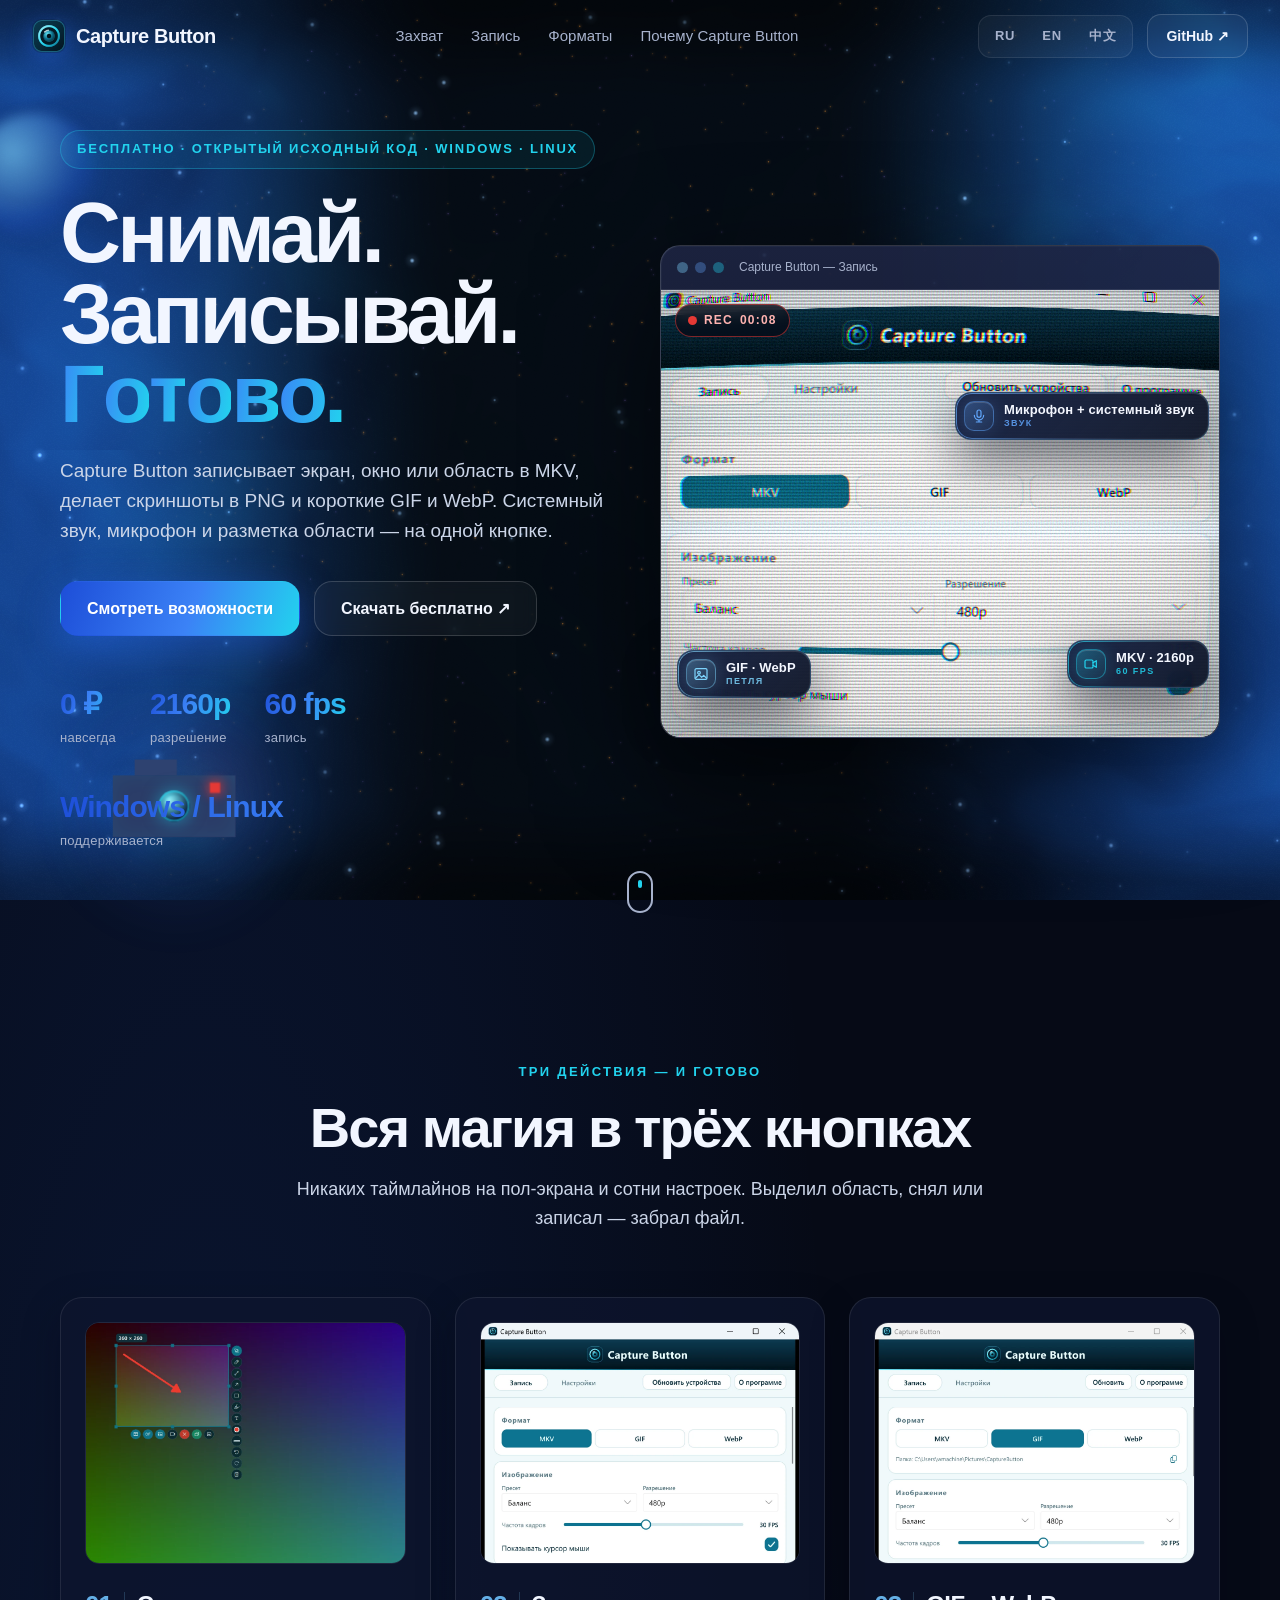
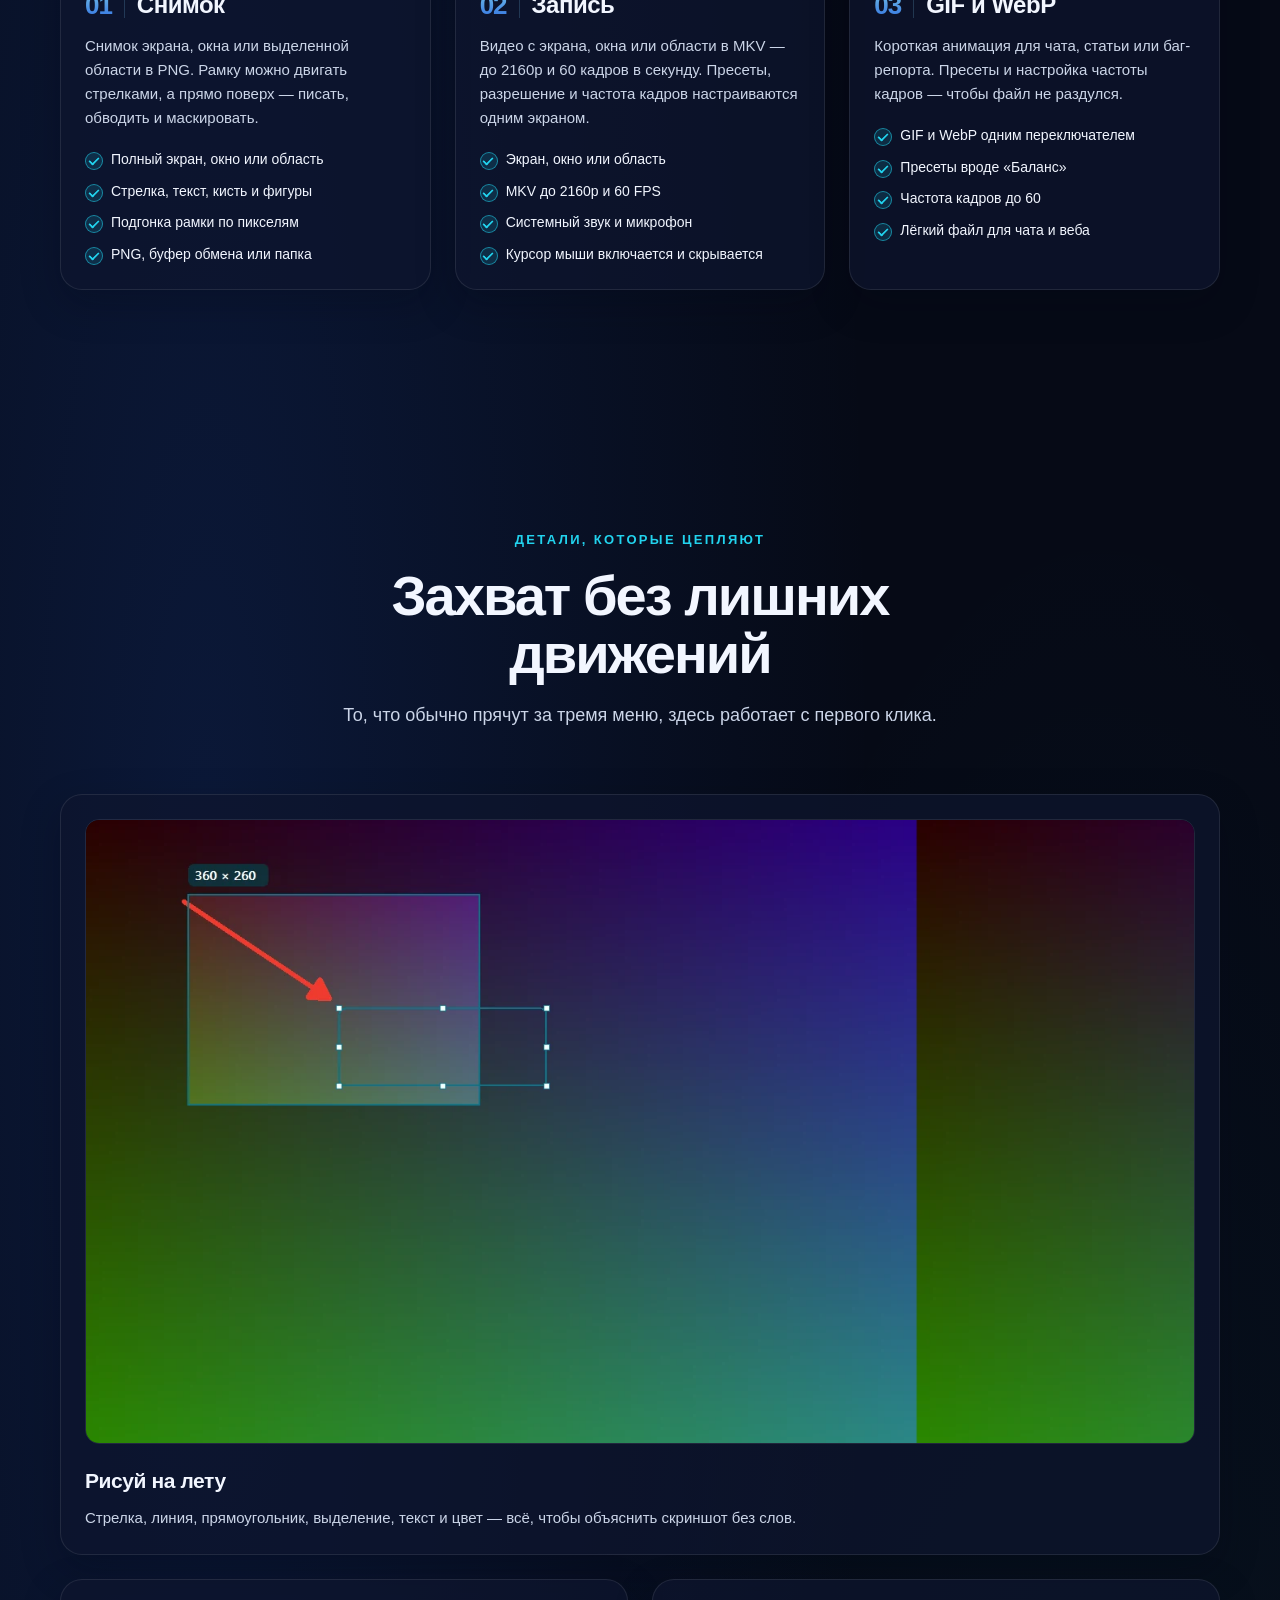
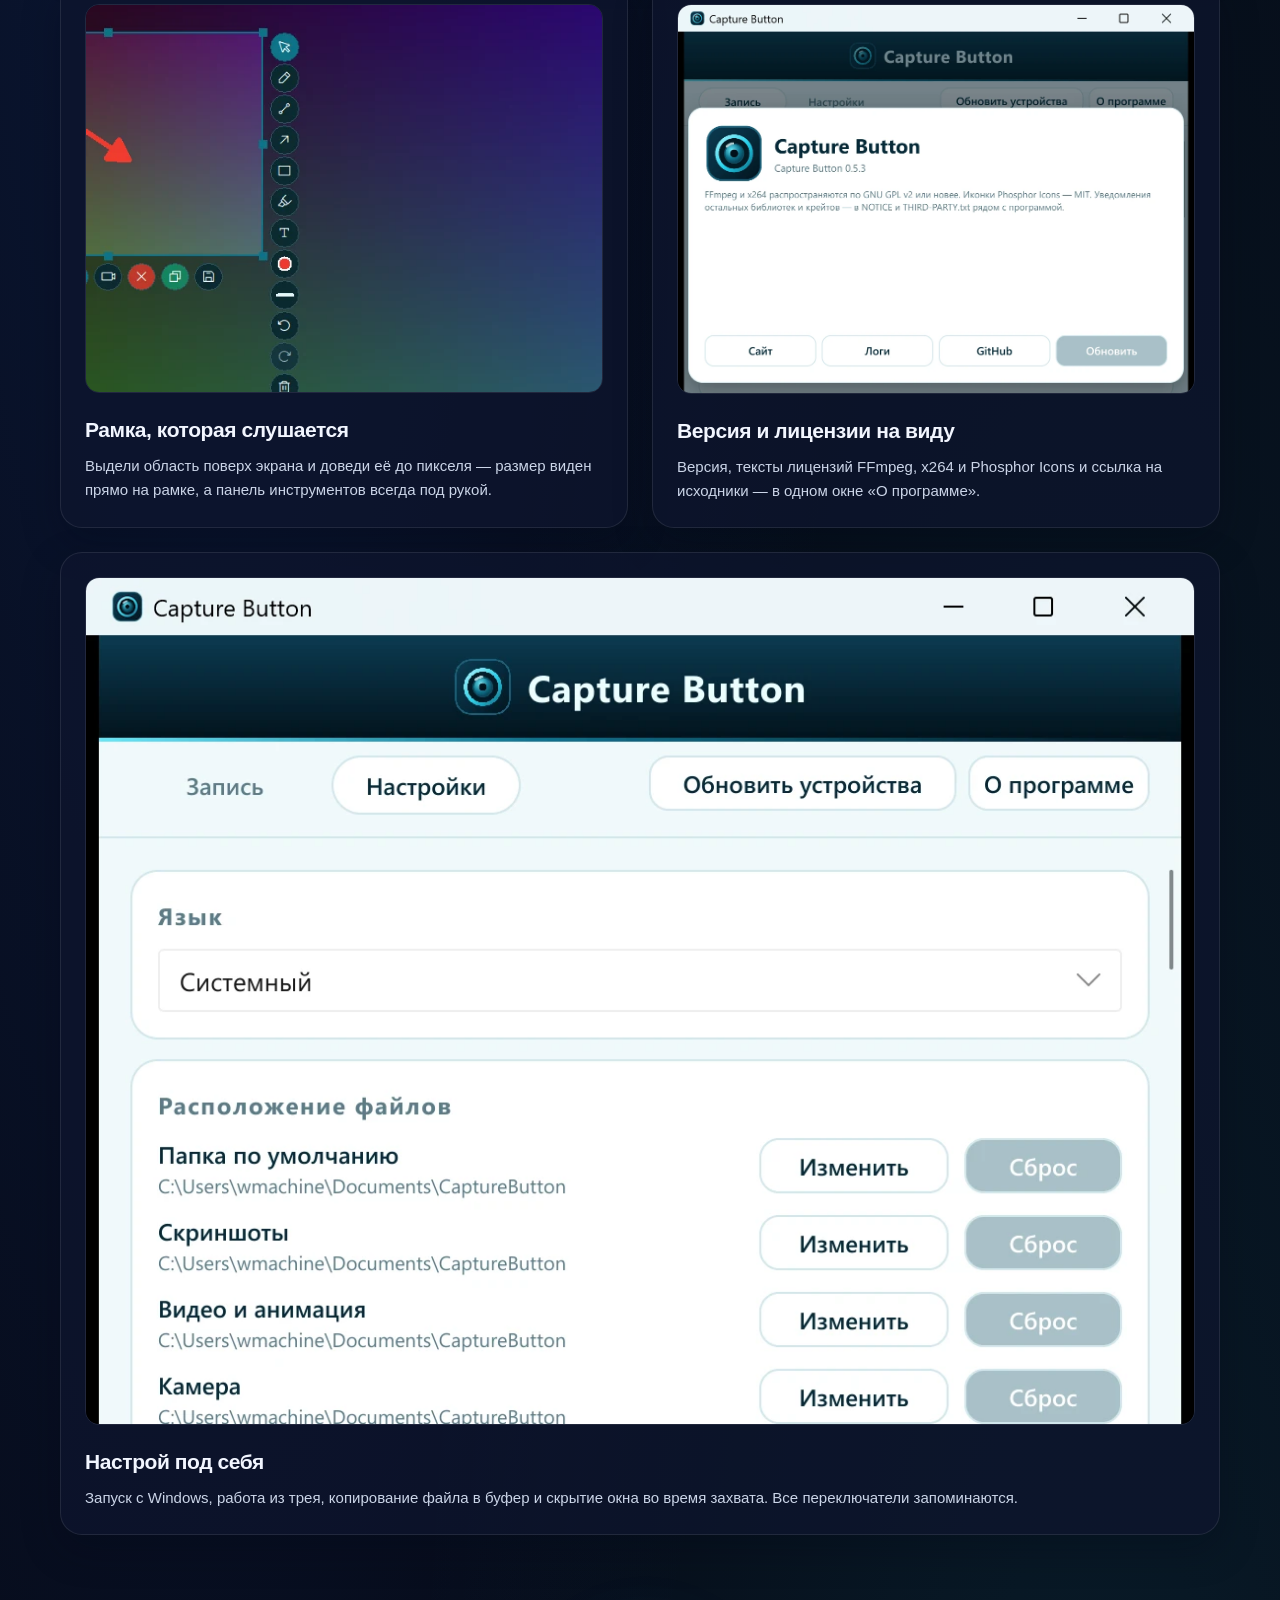
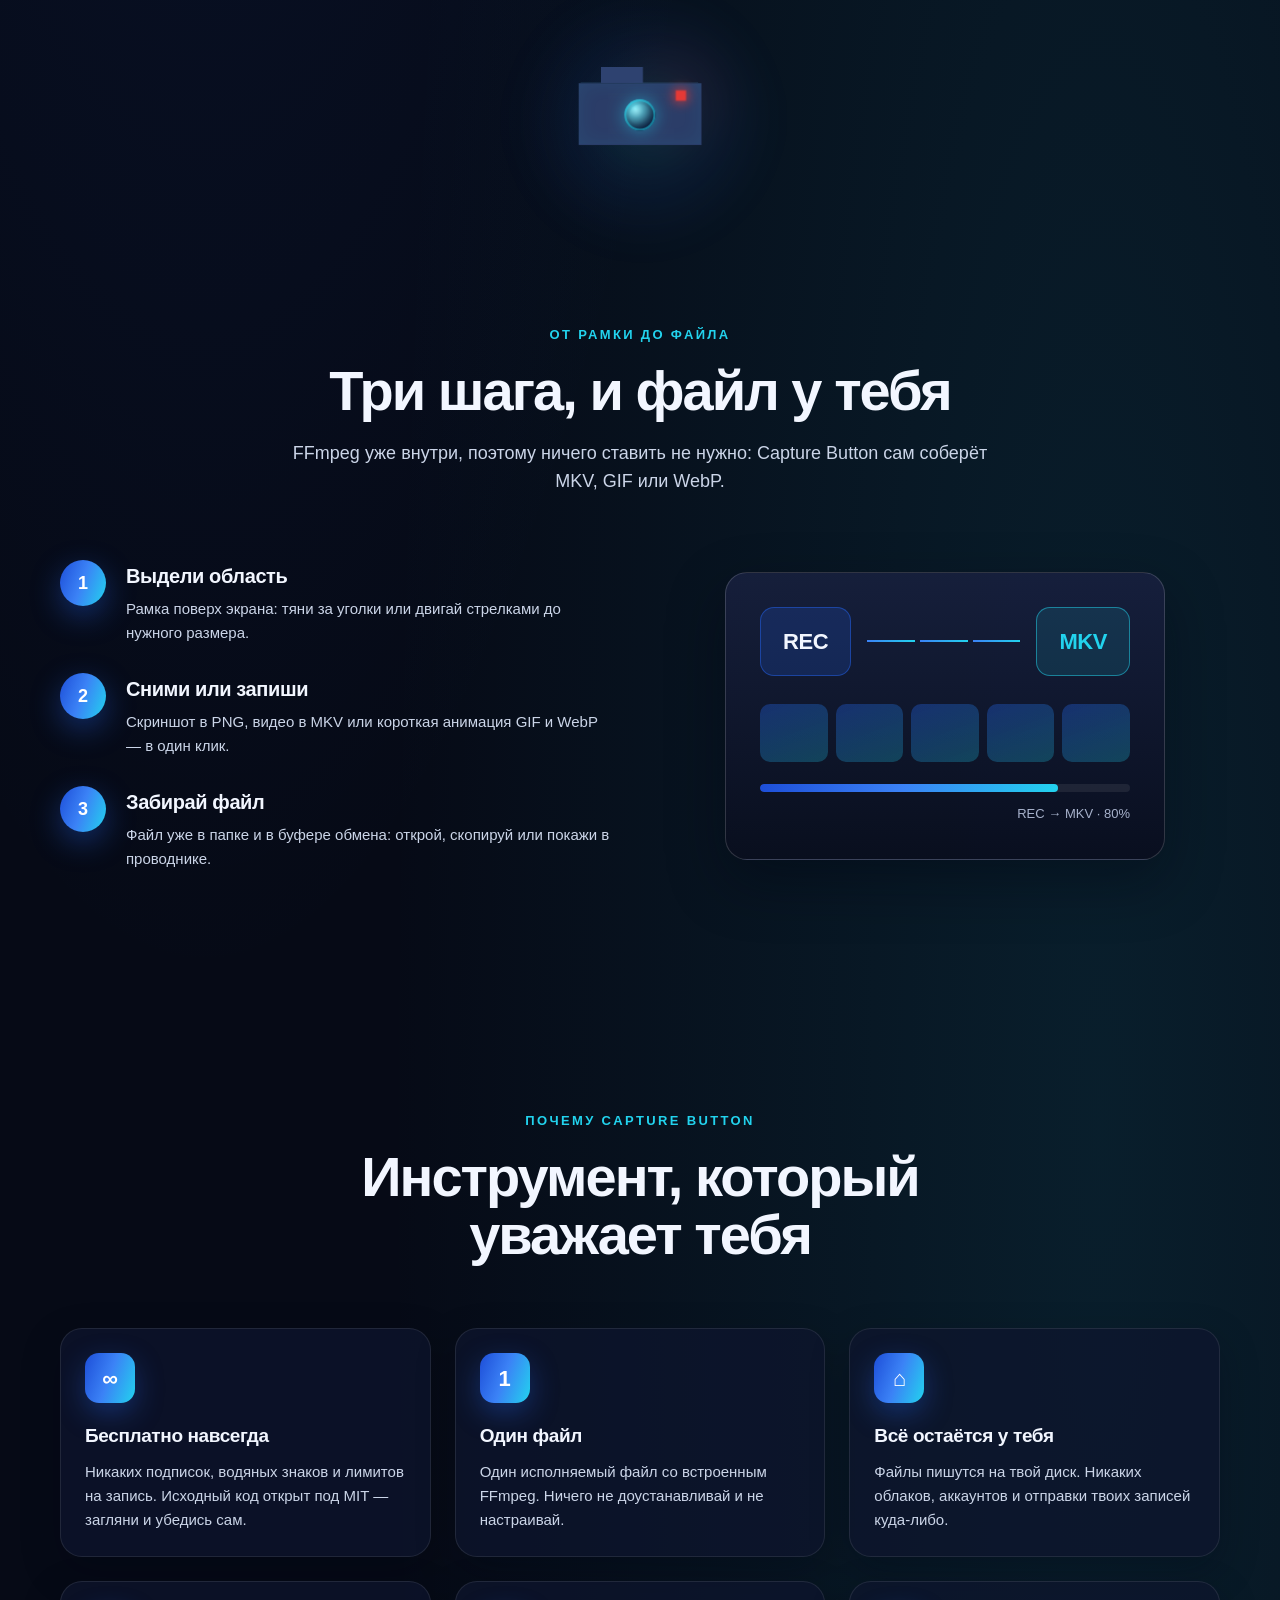
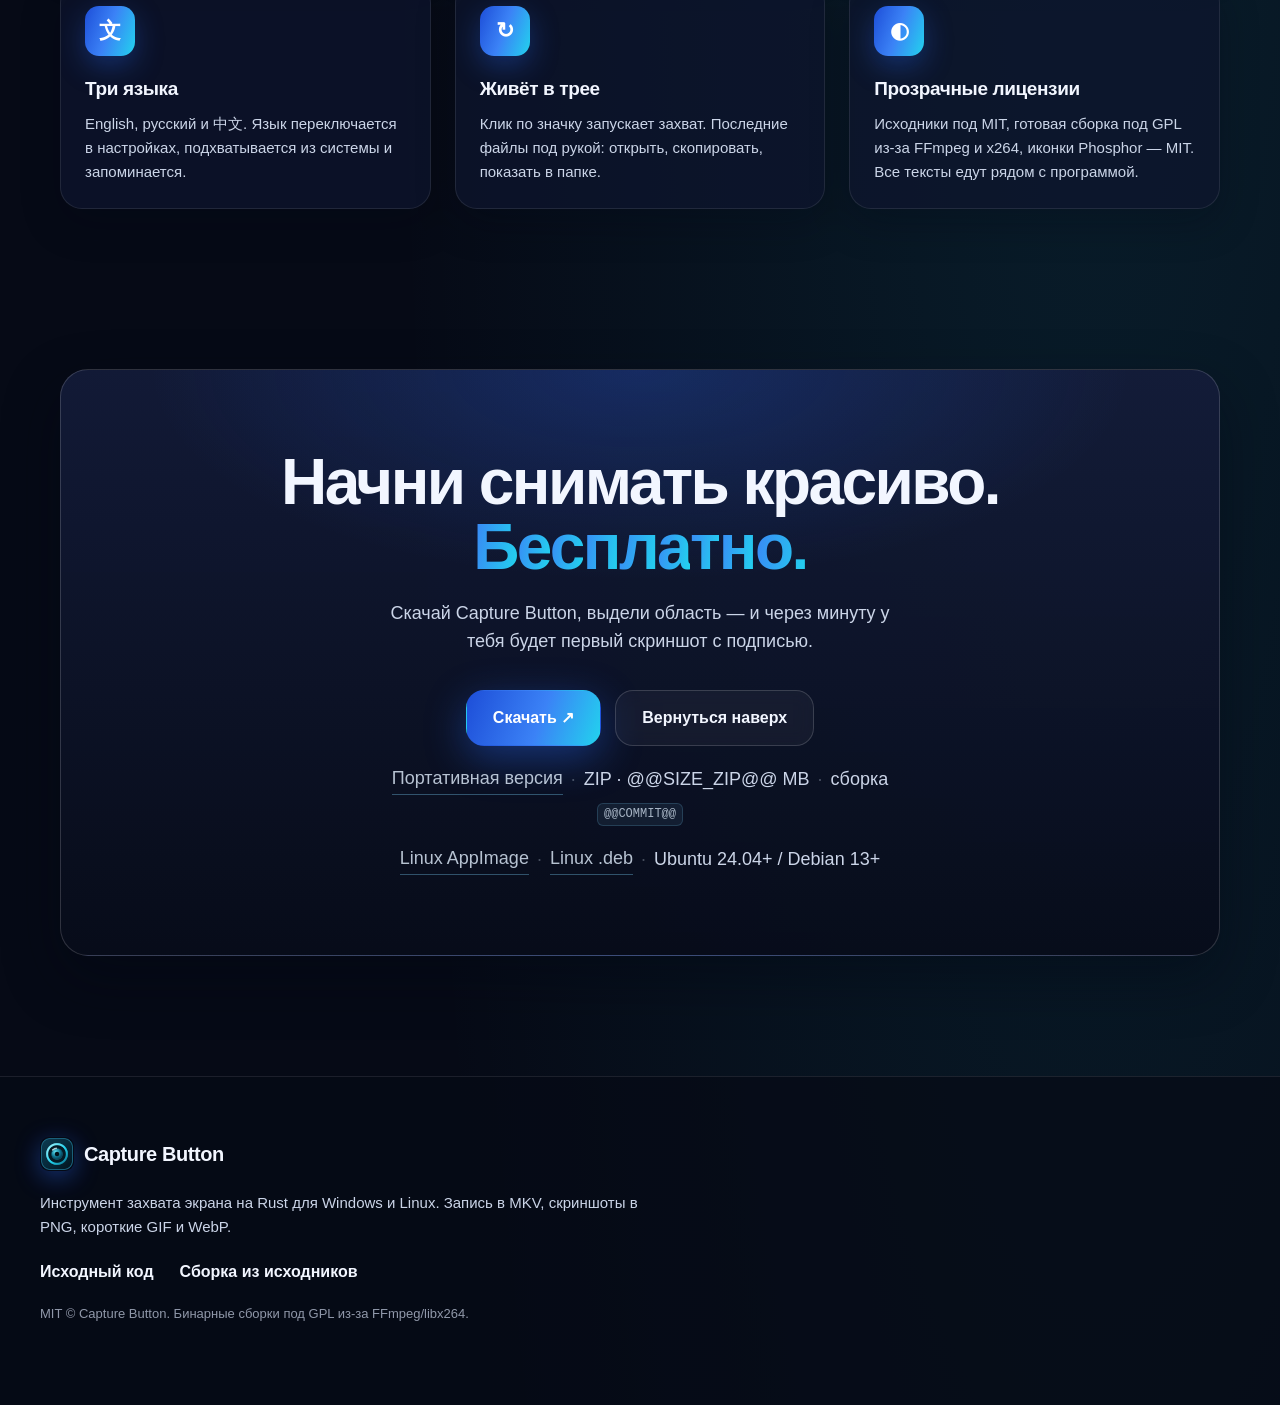
==== commit 6f07267e: "Give the operating system stat its own row" ====
--- a/site/index.html
+++ b/site/index.html
@@ -28,7 +28,7 @@
   <link rel="icon" type="image/png" href="assets/img/icon.png">
   <link rel="apple-touch-icon" href="assets/img/icon-512.png">
   <link rel="preload" as="image" href="assets/img/screen-record.webp" type="image/webp" fetchpriority="high">
-  <link rel="stylesheet" href="assets/css/style.css?v=47">
+  <link rel="stylesheet" href="assets/css/style.css?v=48">
   <script type="application/ld+json">
   {
     "@context": "https://schema.org",
@@ -143,7 +143,7 @@
             <strong><span data-count="60">0</span><span data-key="stat.fps.unit"> fps</span></strong>
             <span data-key="stat.fps.label">запись</span>
           </div>
-          <div class="stat">
+          <div class="stat stat-os">
             <strong data-key="stat.os.value">Windows / Linux</strong>
             <span data-key="stat.os.label">поддерживается</span>
           </div>
--- a/site/assets/css/style.css
+++ b/site/assets/css/style.css
@@ -446,6 +446,16 @@
   margin-top: 44px;
 }
 
+/* The operating system values are longer than a number, so they take a row of
+   their own instead of pushing the three numbers around. */
+.stat-os {
+  flex-basis: 100%;
+}
+
+.stat-os strong {
+  font-size: 26px;
+}
+
 .stat {
   display: flex;
   flex-direction: column;
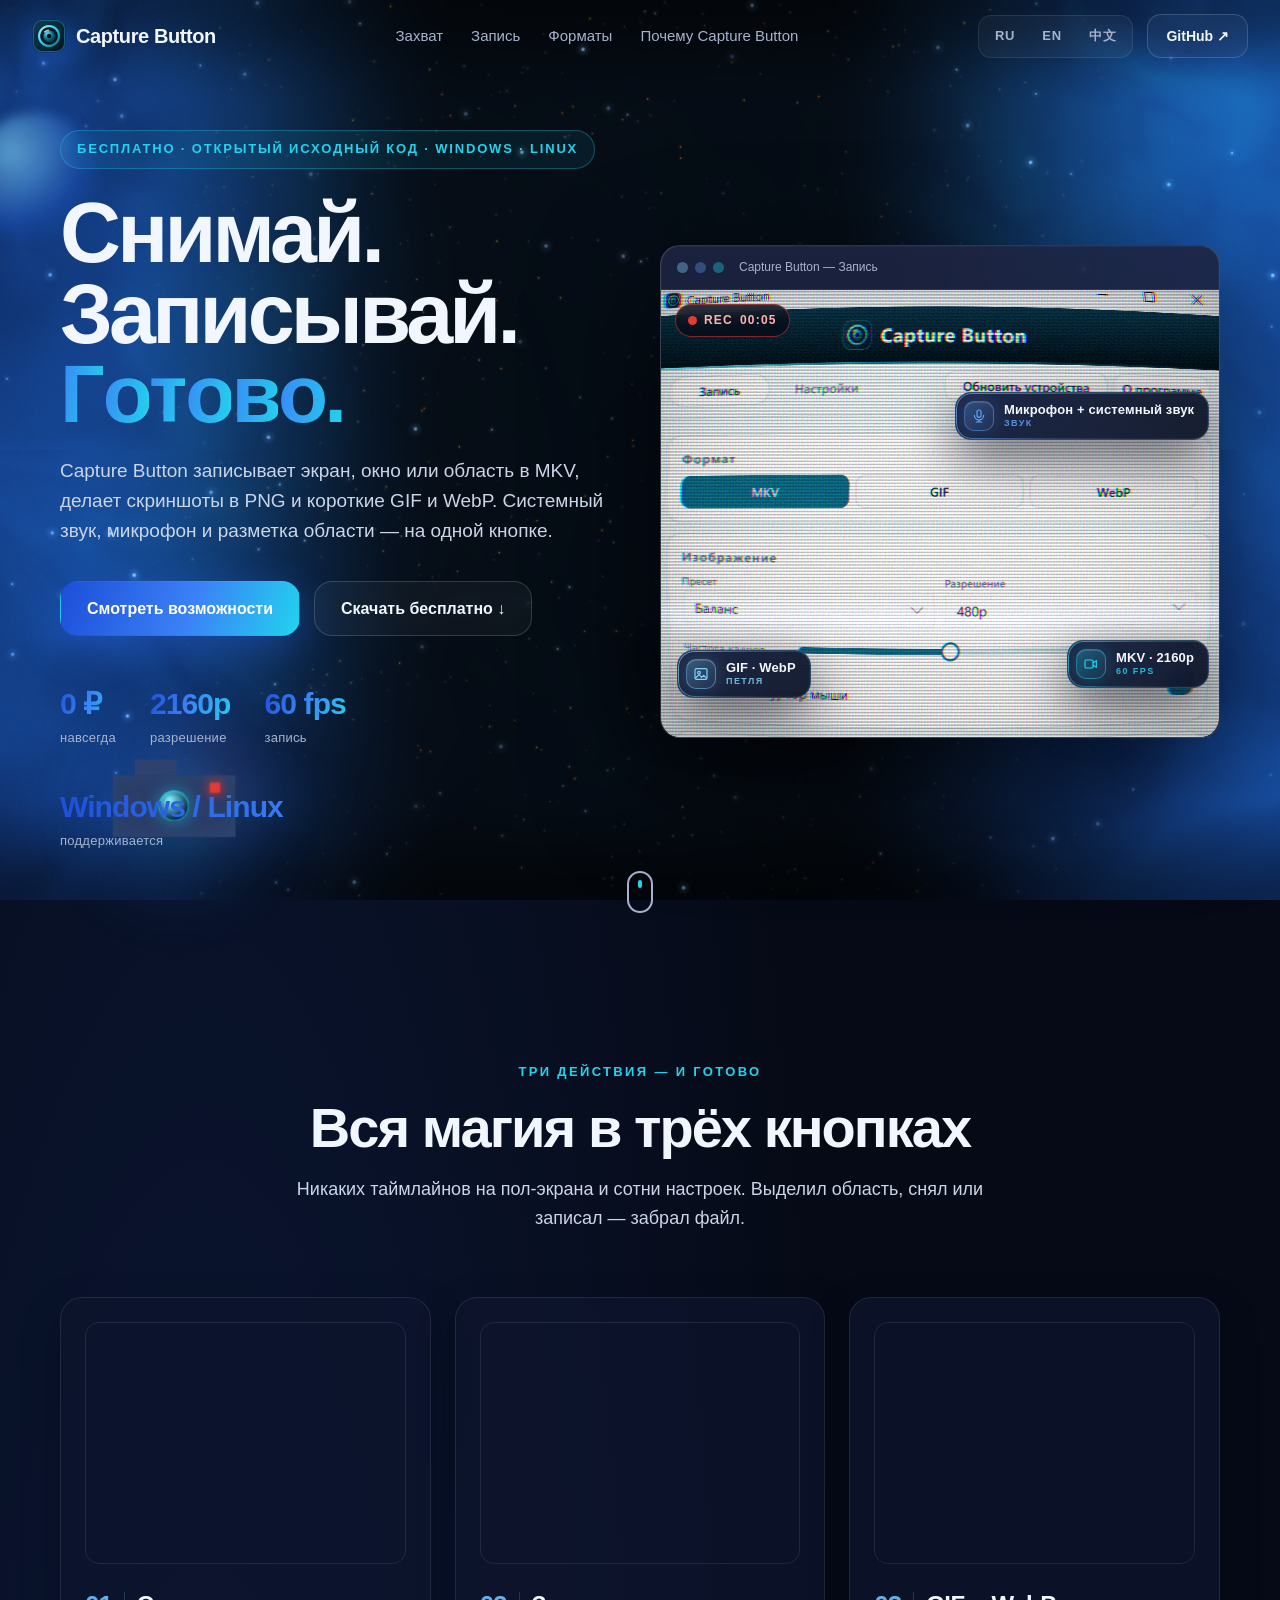
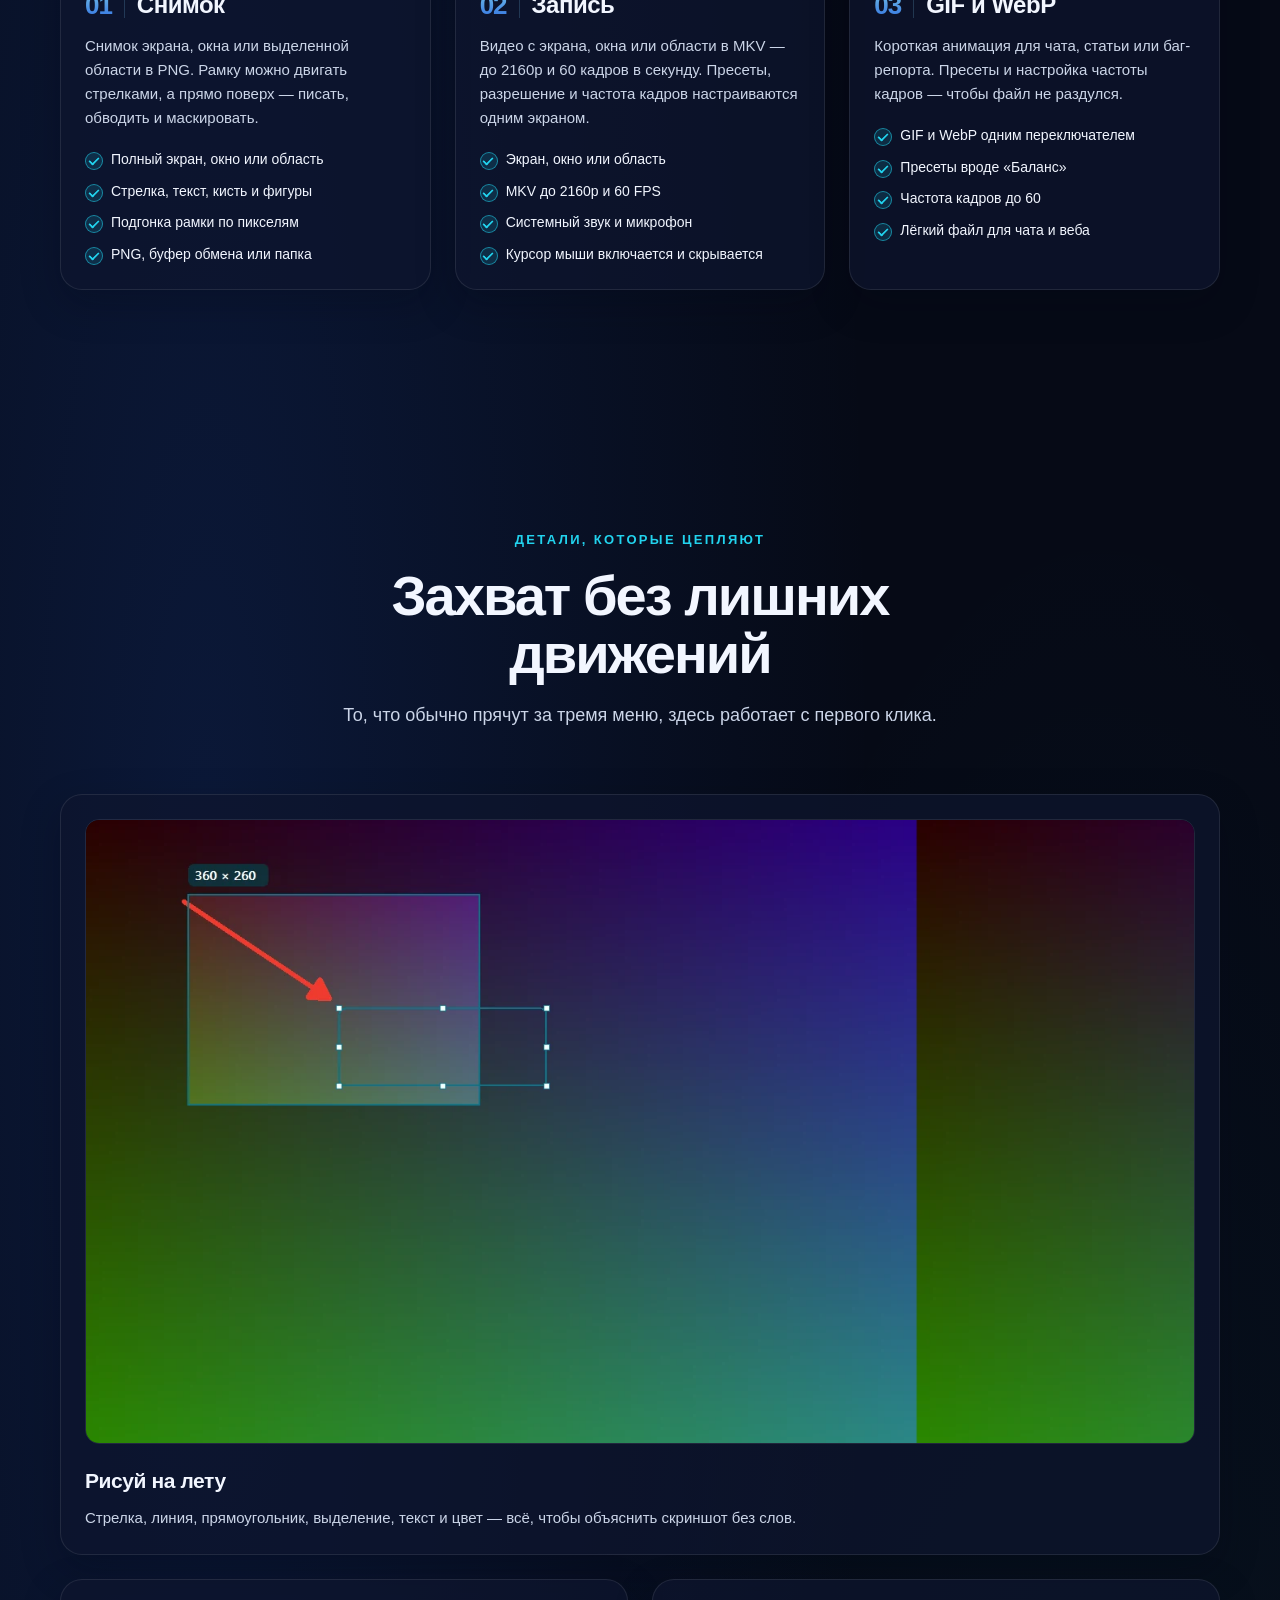
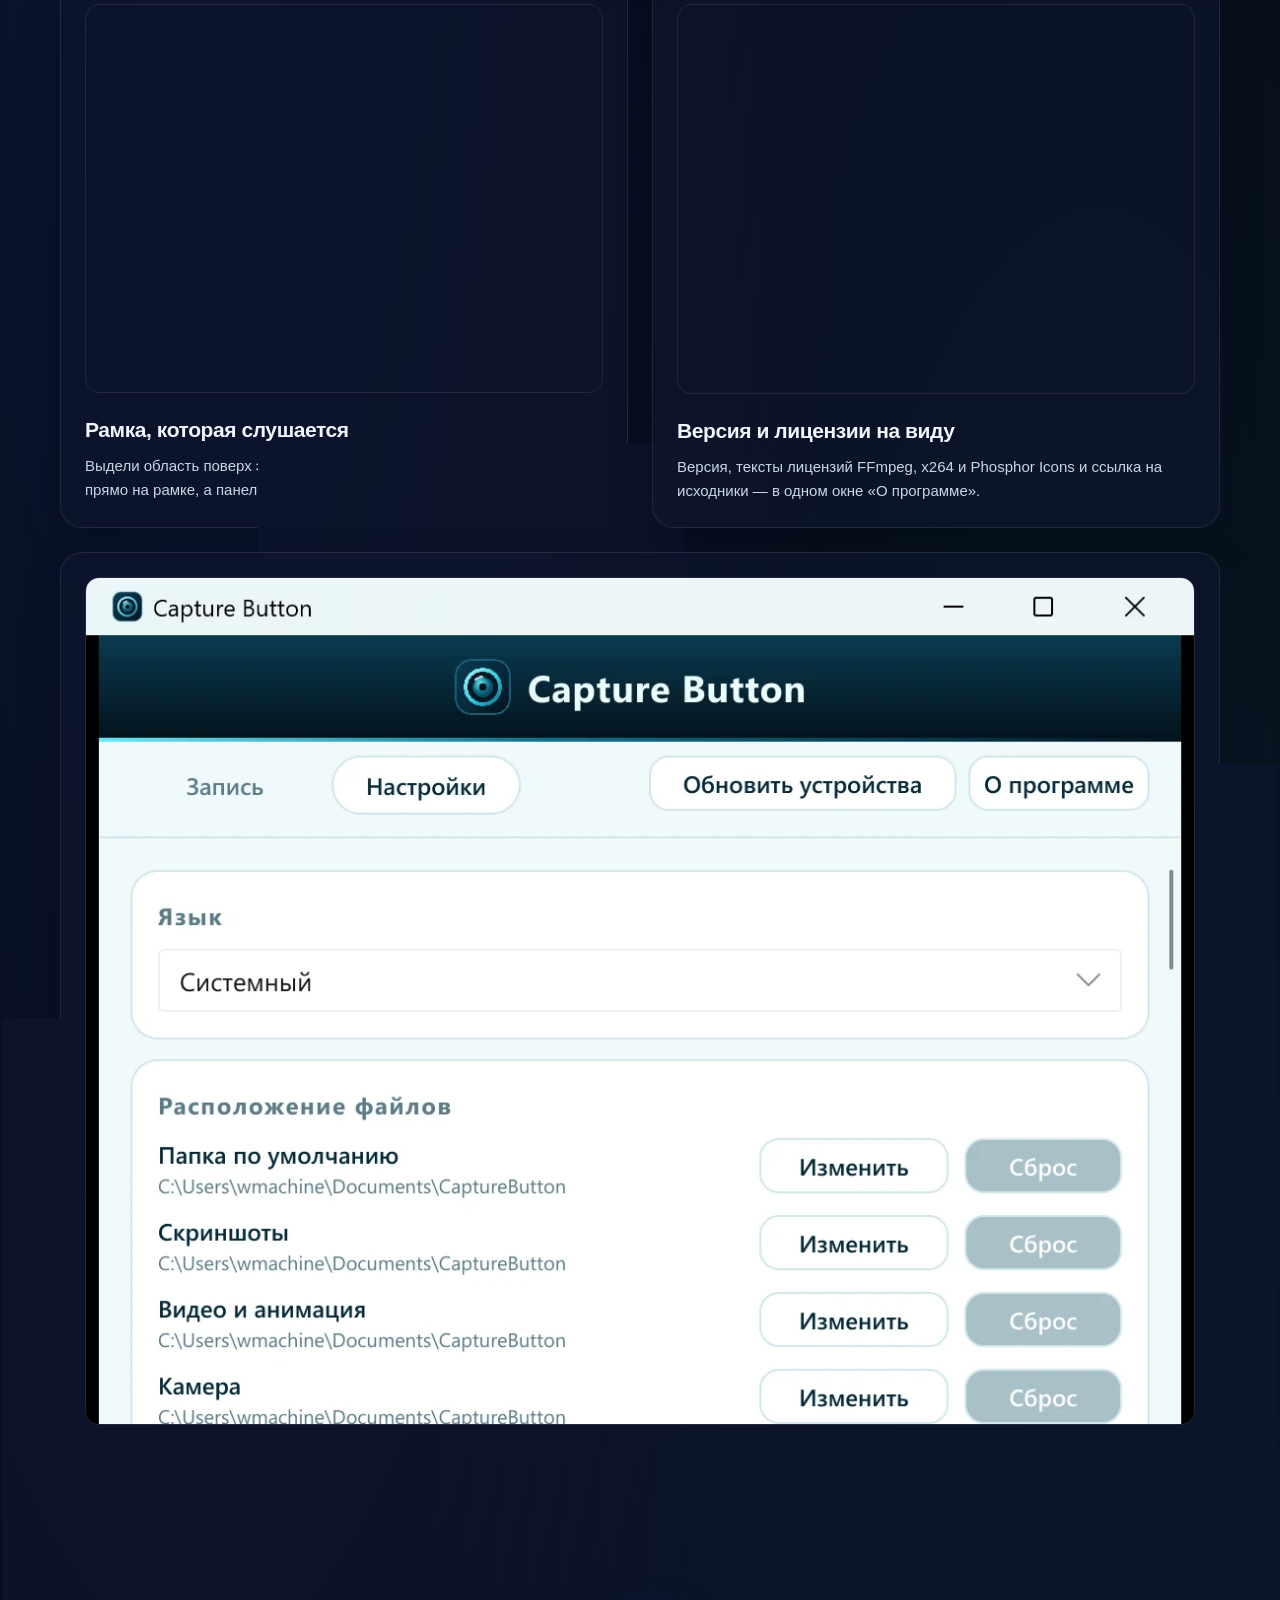
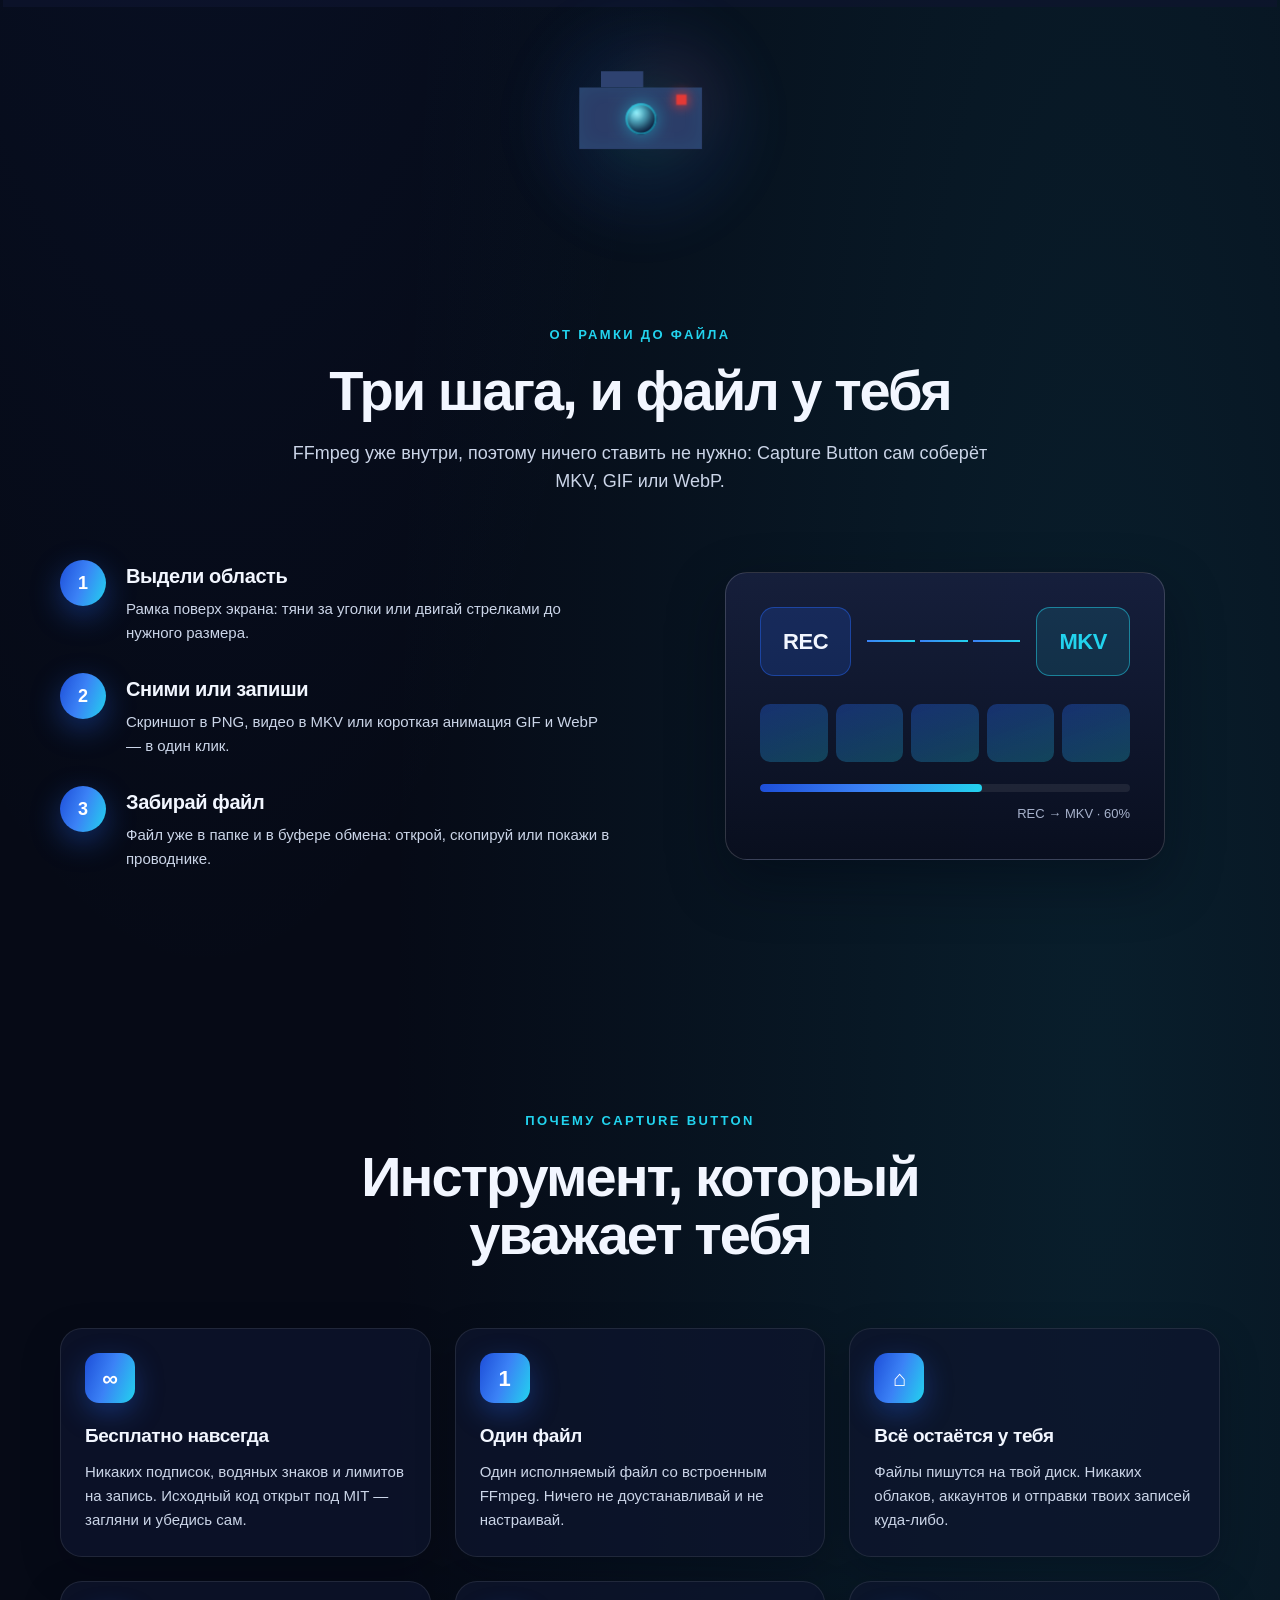
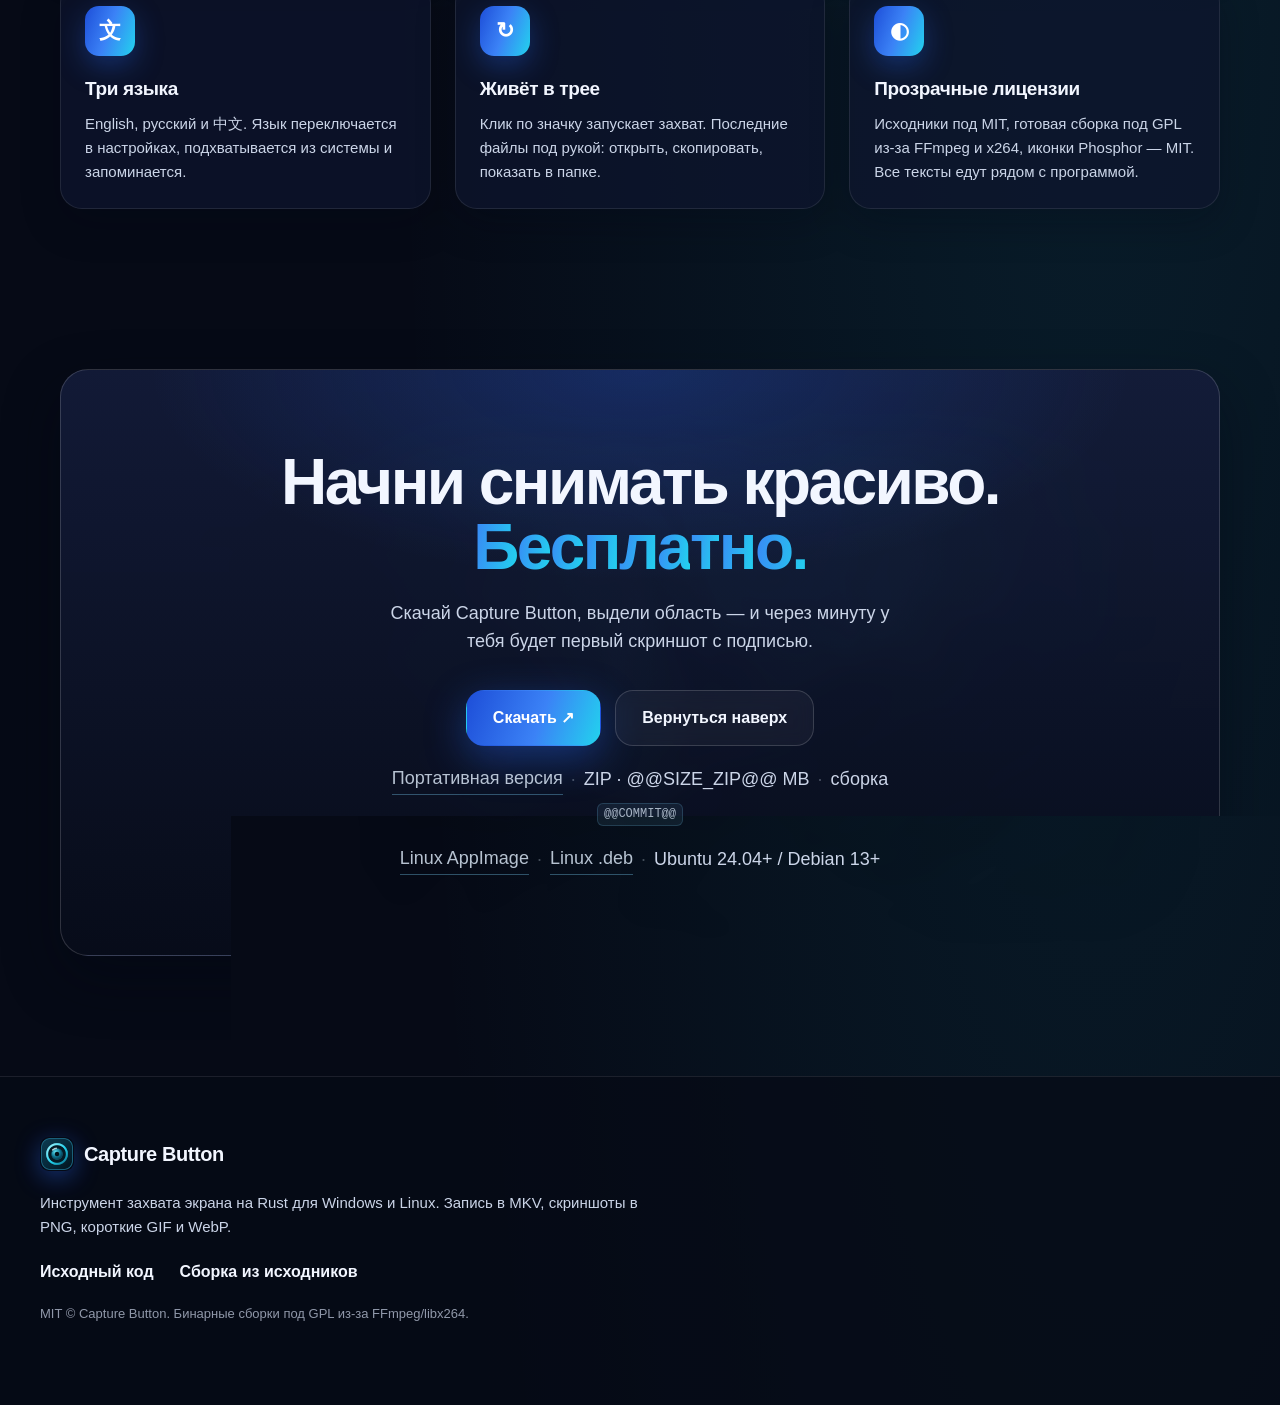
==== commit 758f1a51: "Point the hero download button at the download block" ====
--- a/site/index.html
+++ b/site/index.html
@@ -128,7 +128,7 @@
         </p>
         <div class="hero-cta hero-intro" data-delay="320">
           <a class="btn btn-primary magnetic" href="#capture" data-key="hero.cta.primary">Смотреть возможности</a>
-          <a class="btn btn-ghost magnetic" href="https://github.com/machine202502/capture-button/releases/latest/download/CaptureButton-@@VERSION@@-windows-x64-setup.msi" target="_blank" rel="noopener" data-key="hero.cta.ghost">Скачать бесплатно ↗</a>
+          <a class="btn btn-ghost magnetic" href="#download" data-key="hero.cta.ghost">Скачать бесплатно ↓</a>
         </div>
         <div class="hero-stats hero-intro" data-delay="400">
           <div class="stat">
@@ -423,7 +423,7 @@
       </div>
     </section>
 
-    <section class="final-cta">
+    <section class="final-cta" id="download">
       <div class="final-cta-inner reveal">
         <canvas class="cta-fog" aria-hidden="true"></canvas>
         <h2><span data-key="cta.lead">Начни снимать красиво.</span> <span class="gradient-text cta-free" data-wobble data-key="cta.free">Бесплатно.</span></h2>
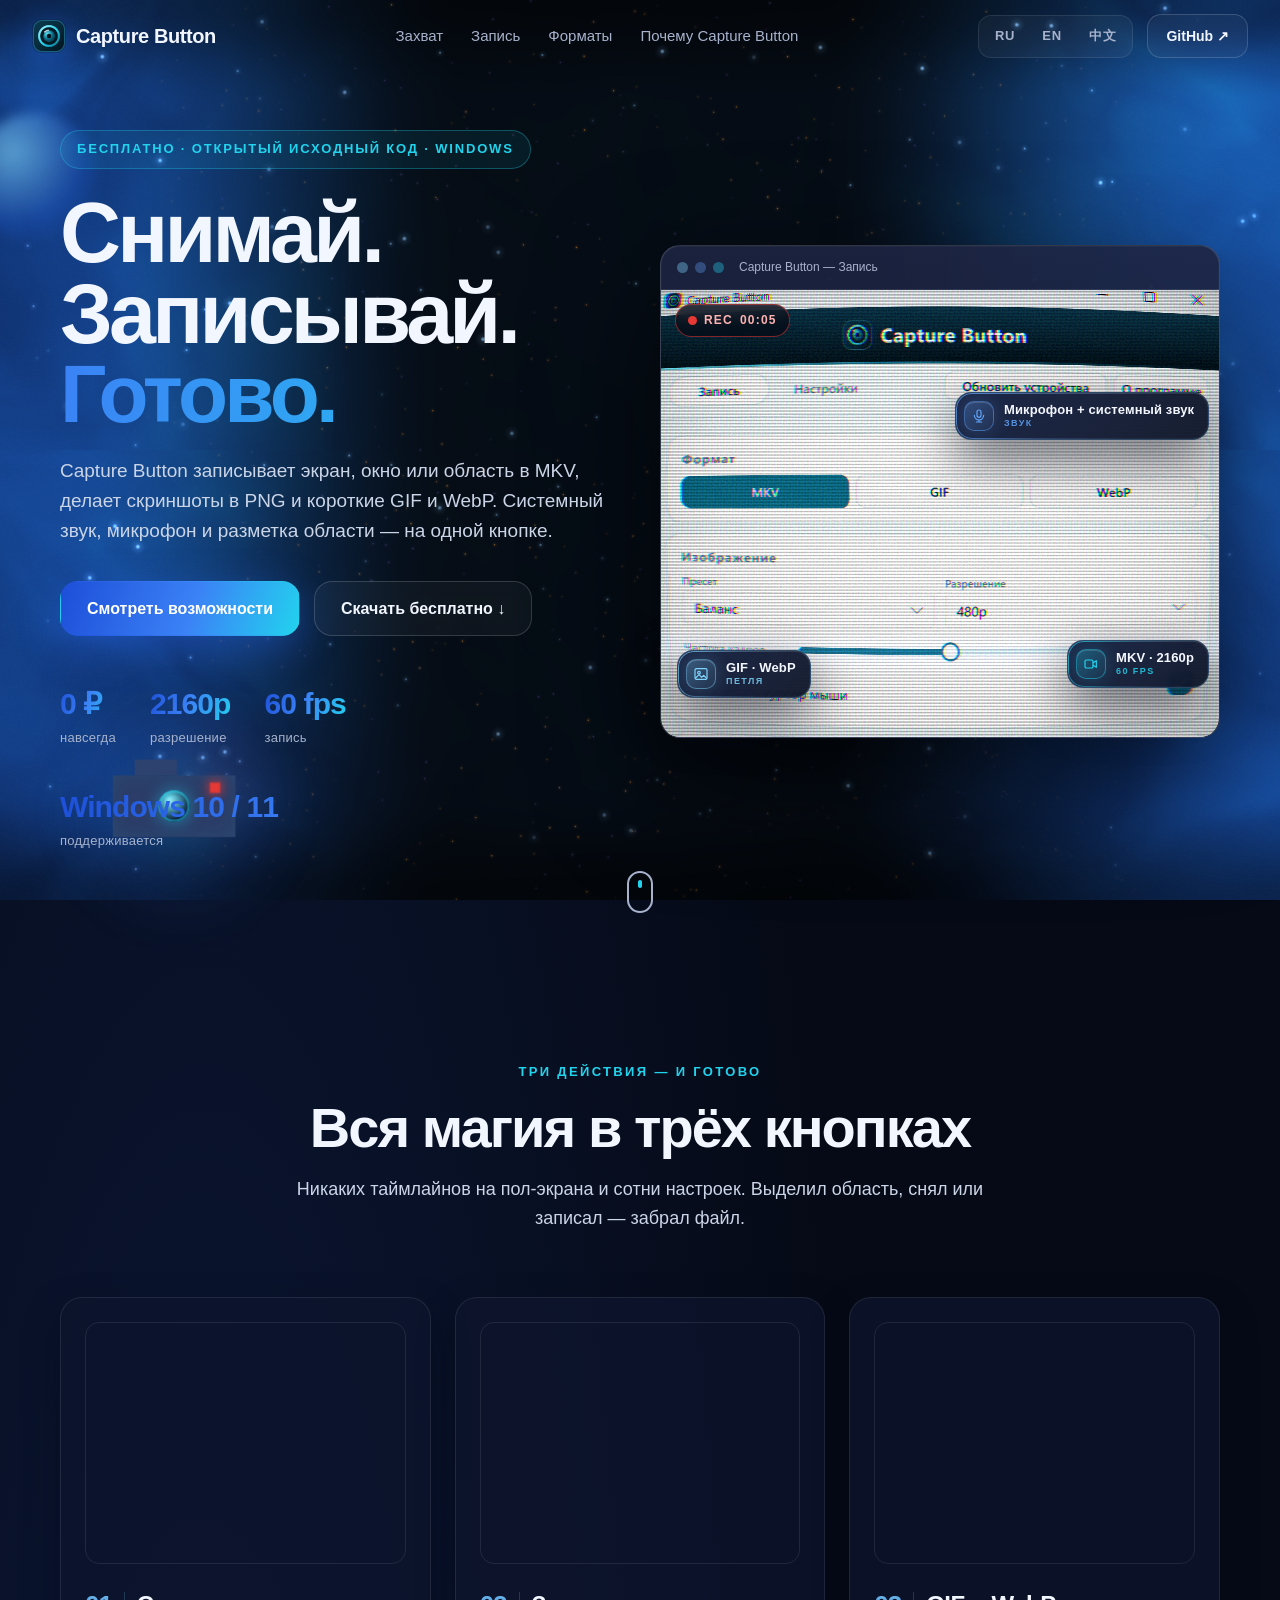
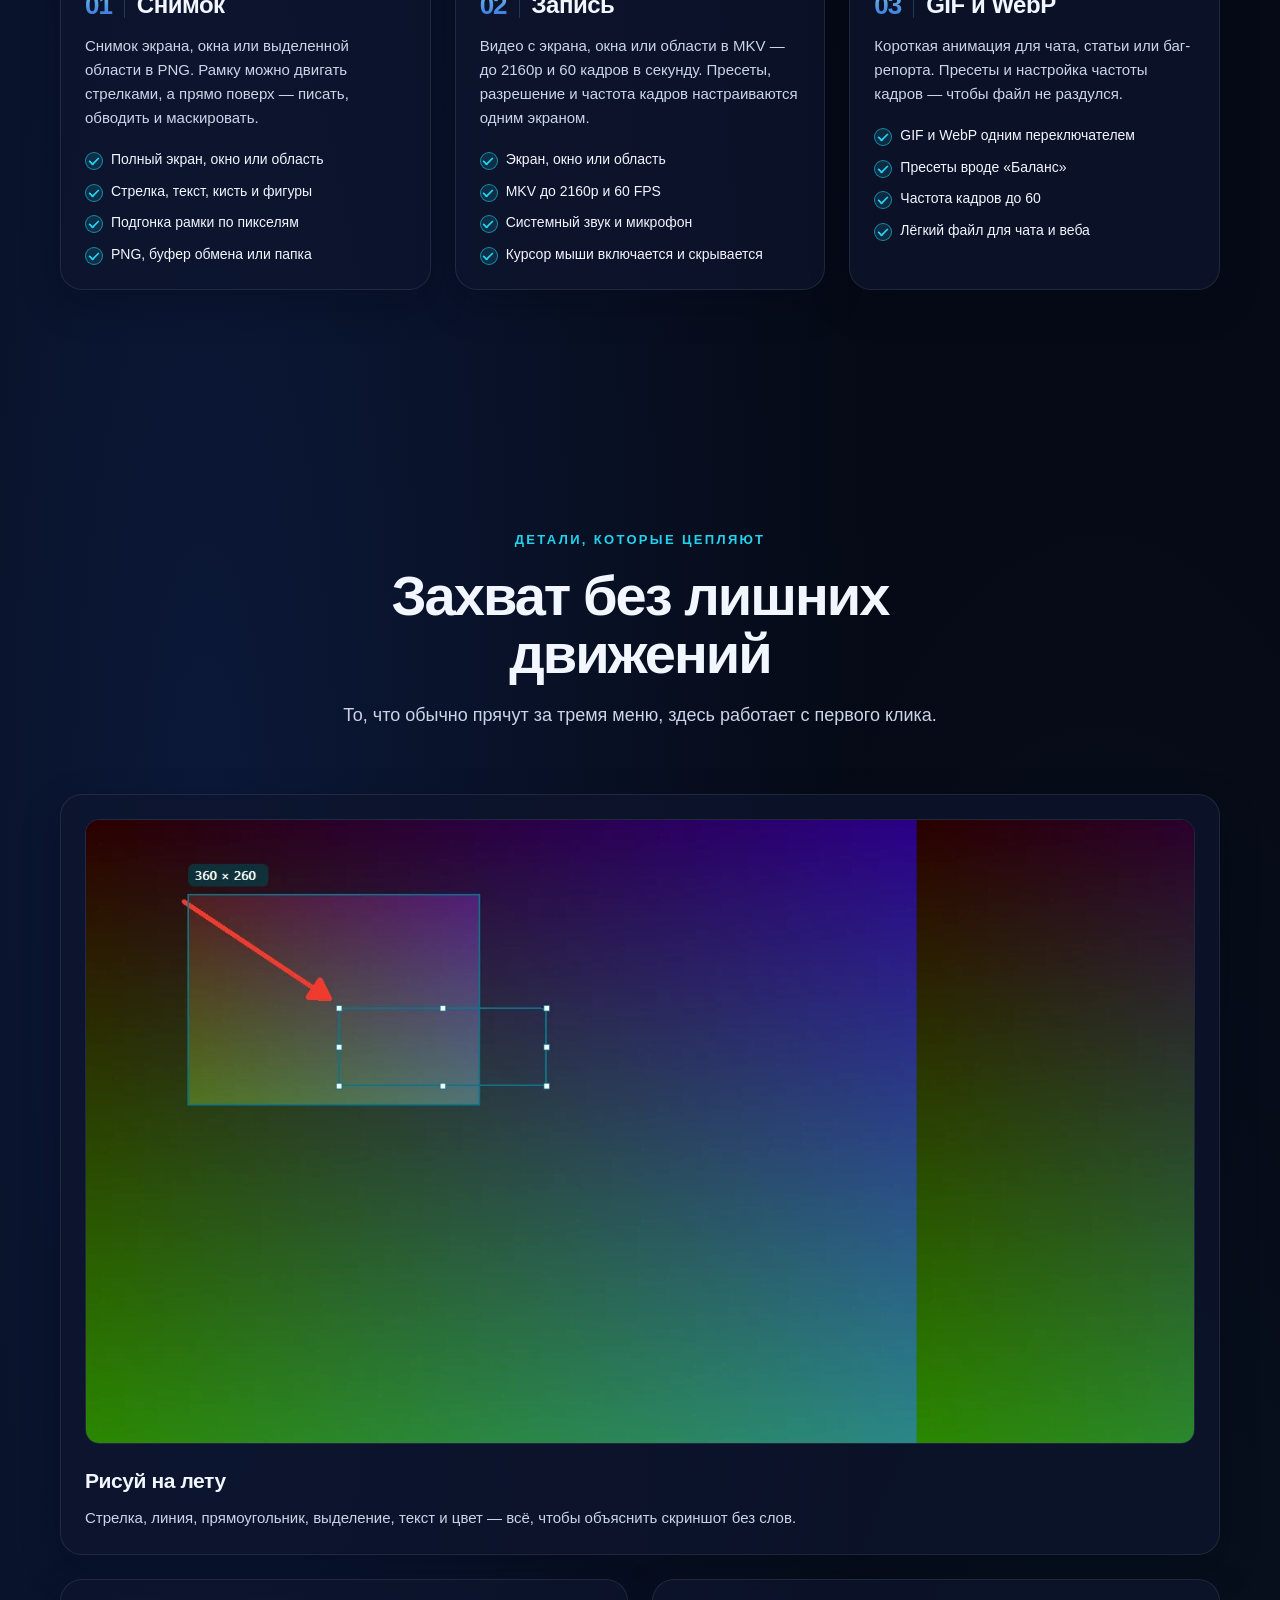
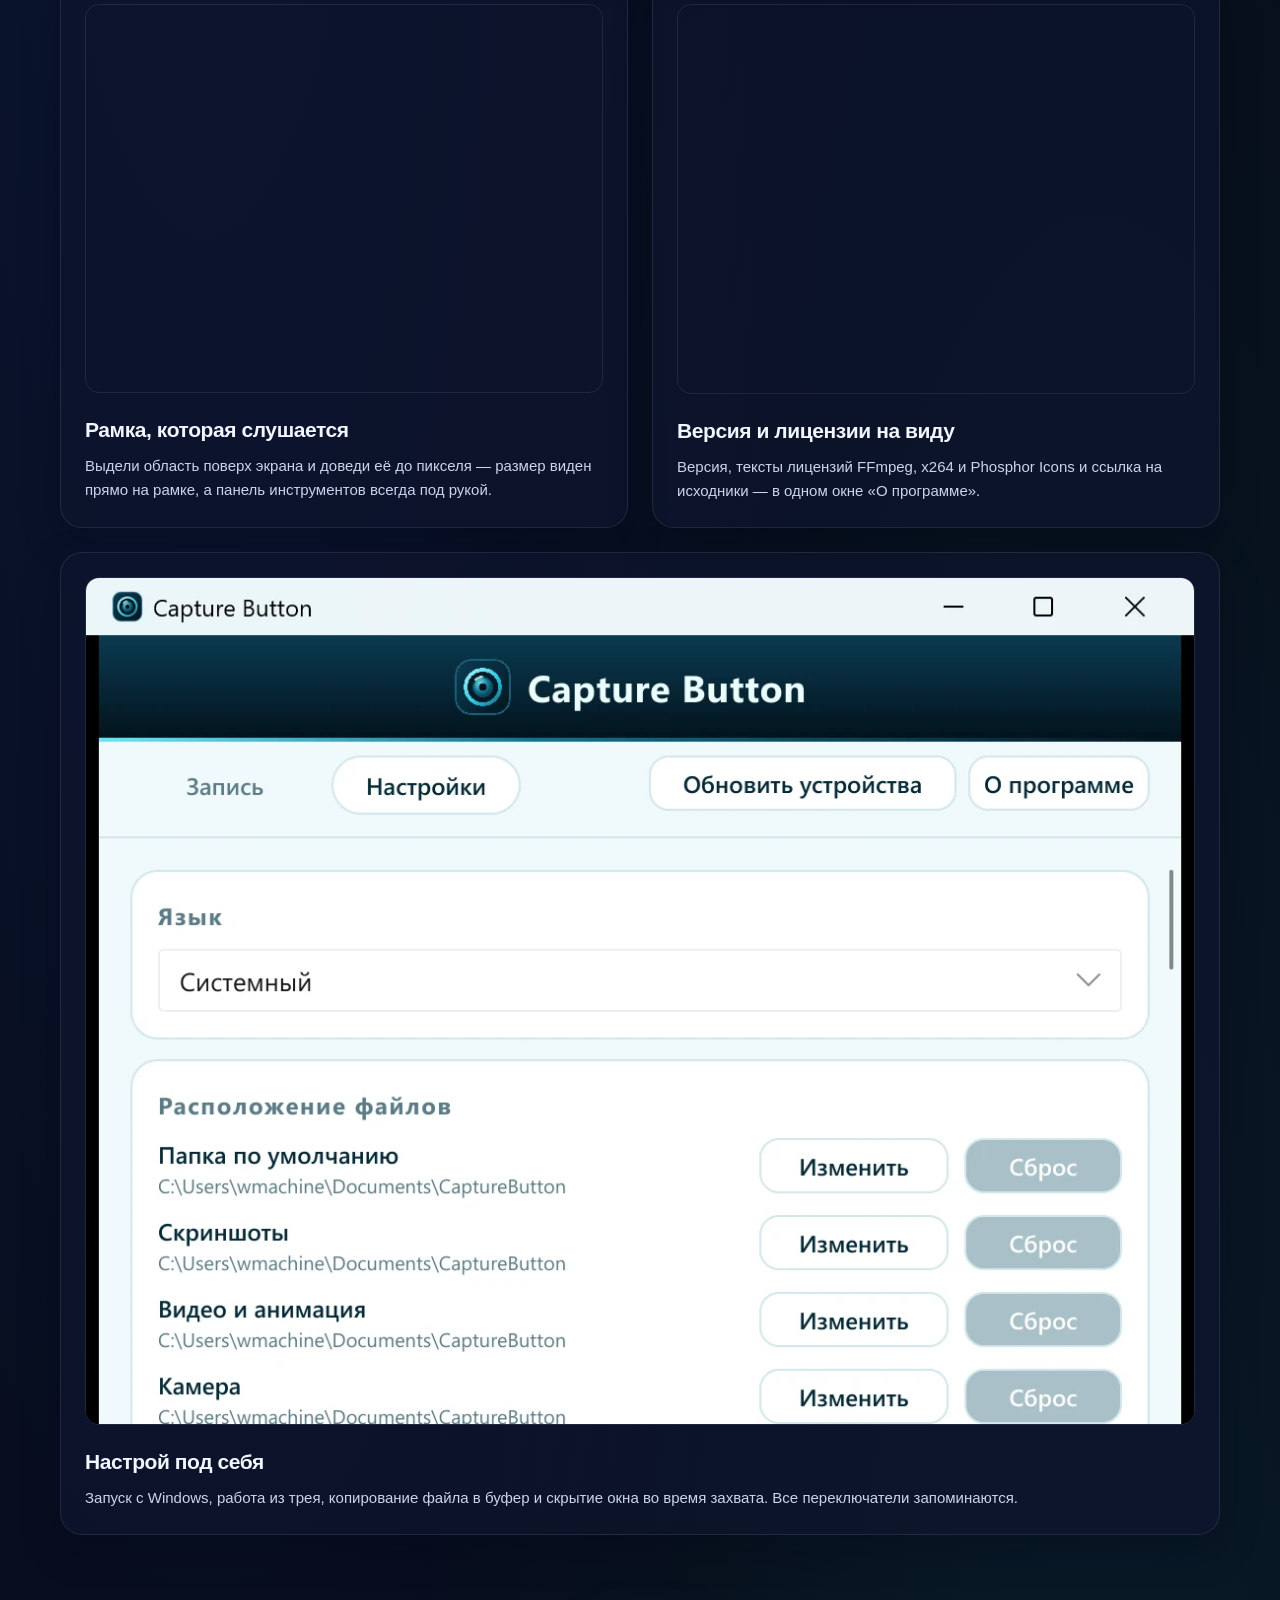
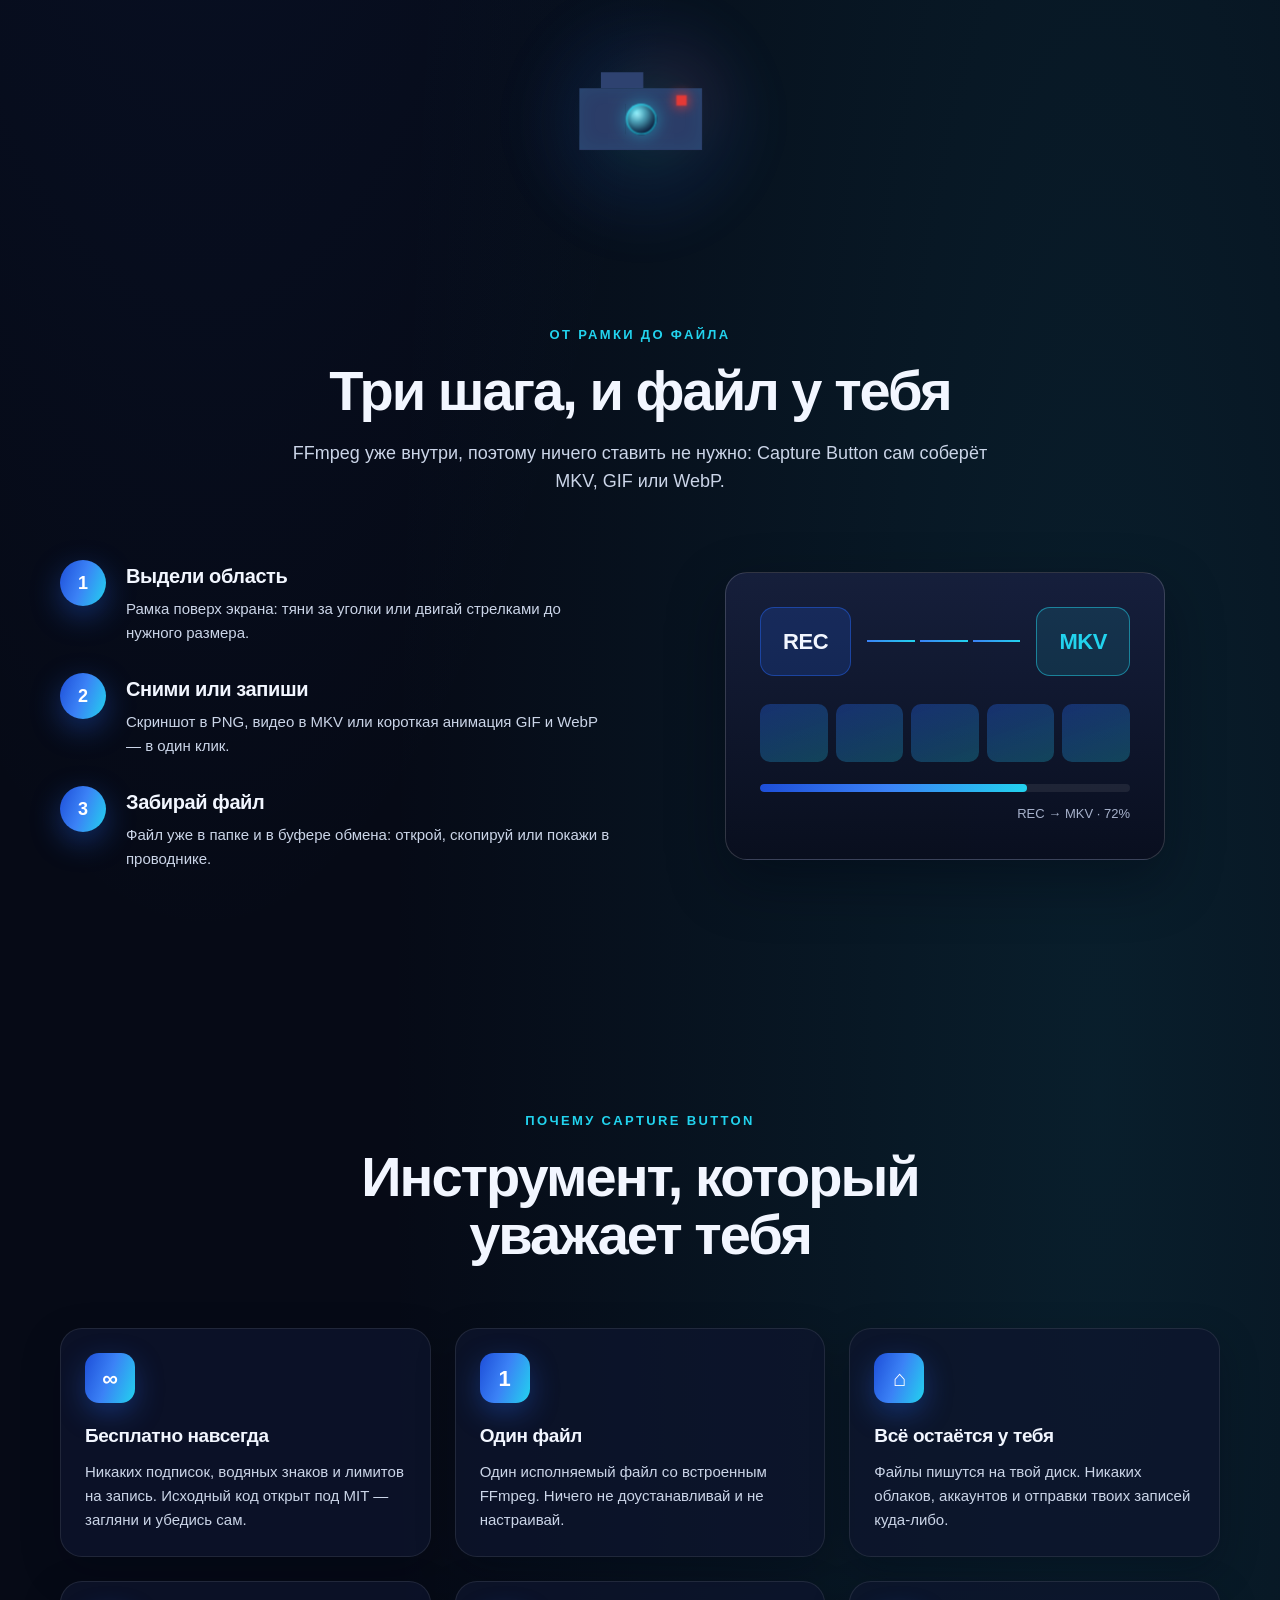
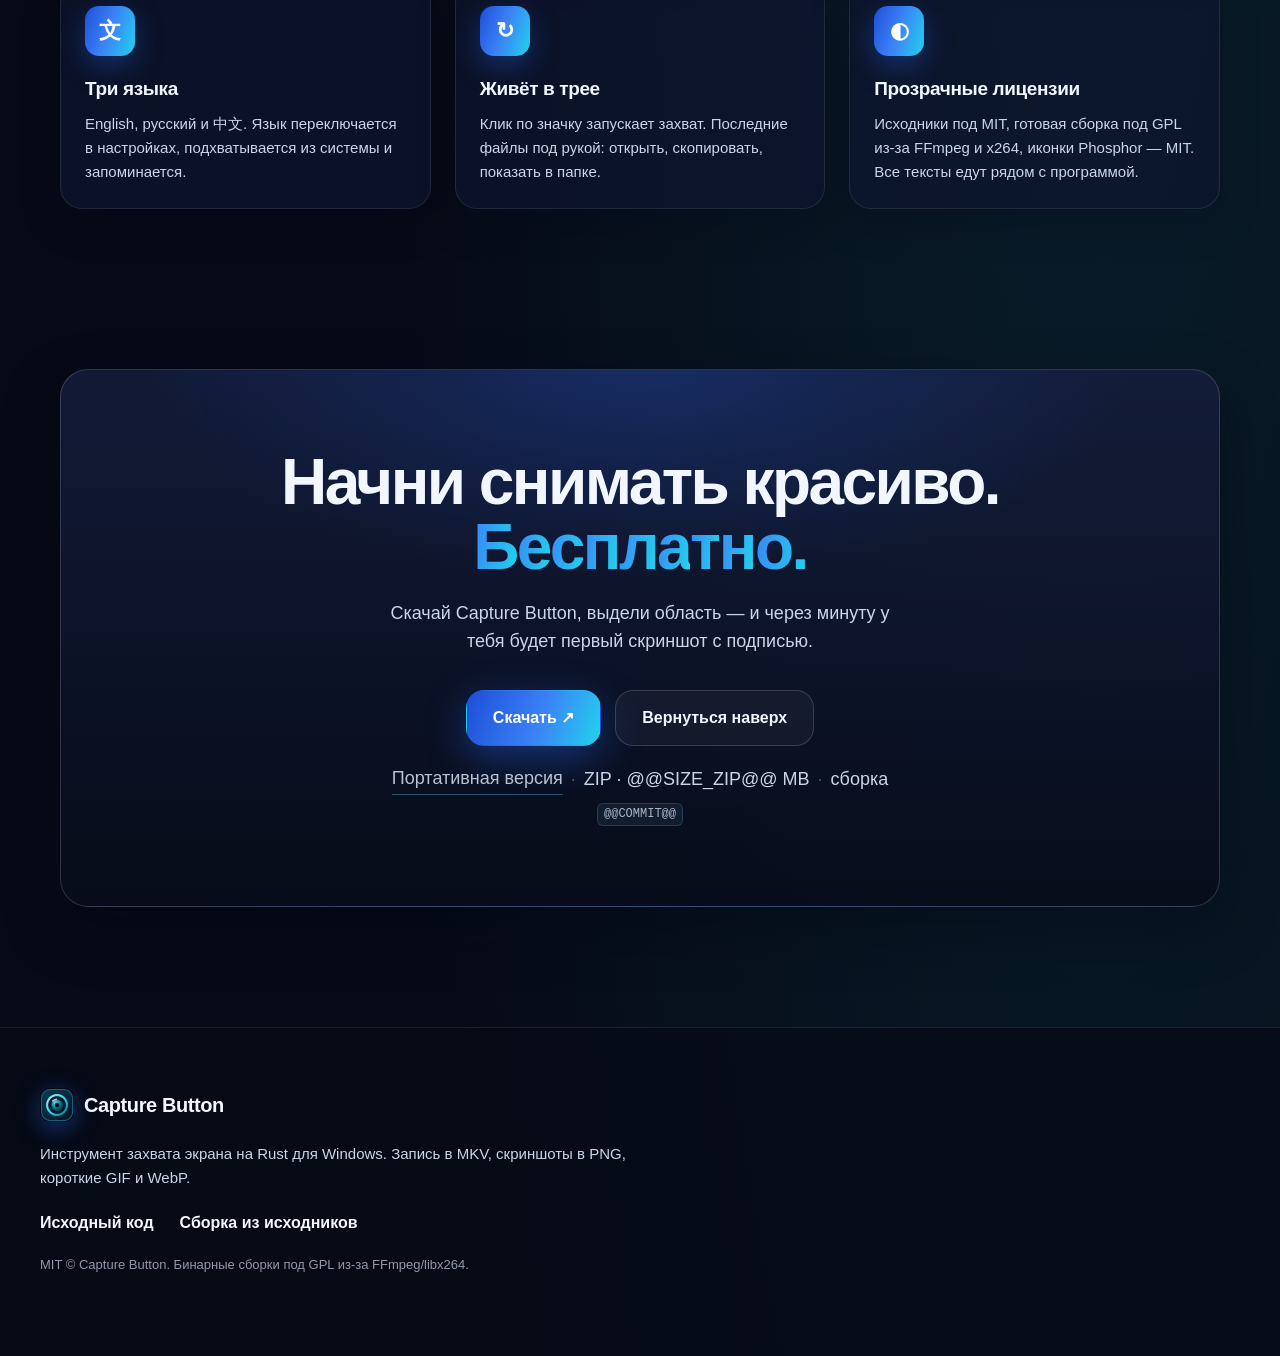
==== commit 47589833: "Make Capture Button Windows-only (0.5.4) Remove the platform-linux crate, Linux downloads and feeds," ====
--- a/site/index.html
+++ b/site/index.html
@@ -4,8 +4,8 @@
   <meta charset="utf-8">
   <meta name="viewport" content="width=device-width, initial-scale=1">
   <meta name="color-scheme" content="dark">
-  <title data-key="meta.title">Capture Button — запись экрана, скриншоты и звук для Windows и Linux. Бесплатно.</title>
-  <meta name="description" data-content-key="meta.description" content="Capture Button — бесплатная программа для Windows и Linux: запись экрана, окна или области в MKV, скриншоты в PNG, короткие GIF и WebP, системный звук и микрофон. Без аккаунта и облака.">
+  <title data-key="meta.title">Capture Button — запись экрана, скриншоты и звук для Windows. Бесплатно.</title>
+  <meta name="description" data-content-key="meta.description" content="Capture Button — бесплатная программа для Windows: запись экрана, окна или области в MKV, скриншоты в PNG, короткие GIF и WebP, системный звук и микрофон. Без аккаунта и облака.">
   <meta name="theme-color" content="#070812">
   <meta property="og:locale" content="ru_RU">
   <meta property="og:title" data-content-key="og.title" content="Capture Button — снимай, записывай, готово">
@@ -35,12 +35,12 @@
     "@type": "SoftwareApplication",
     "name": "Capture Button",
     "applicationCategory": "MultimediaApplication",
-    "operatingSystem": "Windows 10, Windows 11, Linux (Ubuntu 24.04+, Debian 13+)",
+    "operatingSystem": "Windows 10, Windows 11",
     "inLanguage": "ru",
     "url": "https://machine202502.github.io/capture-button/",
     "downloadUrl": "https://github.com/machine202502/capture-button/releases/latest",
     "license": "https://github.com/machine202502/capture-button/blob/master/LICENSE",
-    "description": "Запись экрана, окна или области в MKV, скриншоты в PNG и короткие GIF и WebP для Windows и Linux.",
+    "description": "Запись экрана, окна или области в MKV, скриншоты в PNG и короткие GIF и WebP для Windows.",
     "offers": { "@type": "Offer", "price": "0", "priceCurrency": "USD" }
   }
   </script>
@@ -117,7 +117,7 @@
       </div>
 
       <div class="hero-inner">
-        <p class="eyebrow hero-intro" data-delay="0" data-key="hero.eyebrow">Бесплатно · Открытый исходный код · Windows · Linux</p>
+        <p class="eyebrow hero-intro" data-delay="0" data-key="hero.eyebrow">Бесплатно · Открытый исходный код · Windows</p>
         <h1 class="hero-title">
           <span class="line hero-intro" data-delay="80" data-key="hero.line1">Снимай. Записывай.</span>
           <span class="line gradient-text hero-intro" data-delay="160" data-key="hero.line2" data-scramble>Готово.</span>
@@ -144,7 +144,7 @@
             <span data-key="stat.fps.label">запись</span>
           </div>
           <div class="stat stat-os">
-            <strong data-key="stat.os.value">Windows / Linux</strong>
+            <strong data-key="stat.os.value">Windows 10 / 11</strong>
             <span data-key="stat.os.label">поддерживается</span>
           </div>
         </div>
@@ -440,13 +440,6 @@
           <span data-key="cta.build">сборка</span>
           <code class="cta-hash">@@COMMIT@@</code>
         </p>
-        <p class="cta-meta cta-linux">
-          <a class="cta-portable" href="https://github.com/machine202502/capture-button/releases/latest/download/CaptureButton-@@VERSION@@-linux-x64.AppImage" target="_blank" rel="noopener" title="sha256 @@HASH_APPIMAGE@@" data-key="cta.linux.appimage">Linux AppImage</a>
-          <span class="cta-meta-dot">·</span>
-          <a class="cta-portable" href="https://github.com/machine202502/capture-button/releases/latest/download/CaptureButton-@@VERSION@@-linux-x64.deb" target="_blank" rel="noopener" title="sha256 @@HASH_DEB@@" data-key="cta.linux.deb">Linux .deb</a>
-          <span class="cta-meta-dot">·</span>
-          <span class="cta-meta-size" data-key="cta.linux.note">Ubuntu 24.04+ / Debian 13+</span>
-        </p>
       </div>
     </section>
   </main>
@@ -463,7 +456,7 @@
         <img class="brand-icon" src="assets/img/icon.png" alt="" width="34" height="34" aria-hidden="true">
         <span class="brand-name">Capture Button</span>
       </a>
-      <p data-key="footer.p">Инструмент захвата экрана на Rust для Windows и Linux. Запись в MKV, скриншоты в PNG, короткие GIF и WebP.</p>
+      <p data-key="footer.p">Инструмент захвата экрана на Rust для Windows. Запись в MKV, скриншоты в PNG, короткие GIF и WebP.</p>
       <div class="footer-links">
         <a href="https://github.com/machine202502/capture-button" target="_blank" rel="noopener" data-key="footer.source">Исходный код</a>
         <a href="https://github.com/machine202502/capture-button#readme" target="_blank" rel="noopener" data-key="footer.build">Сборка из исходников</a>
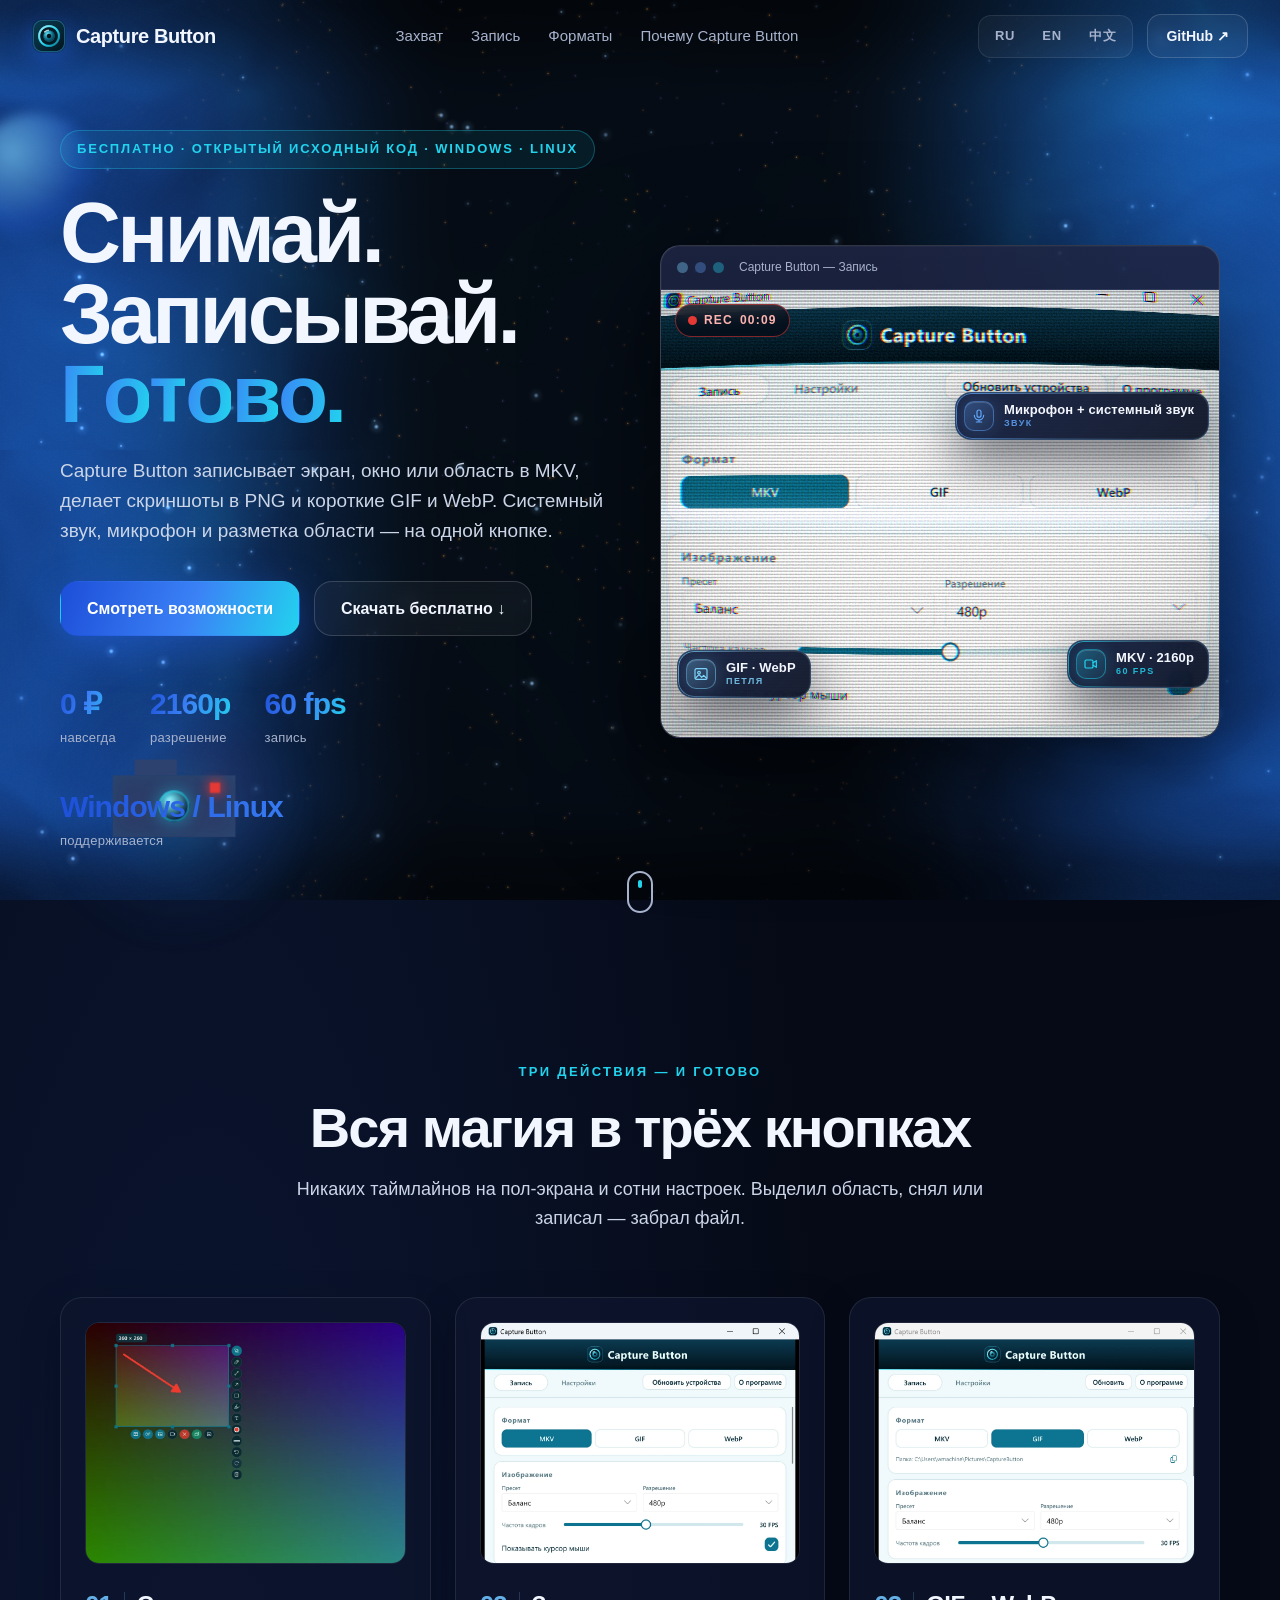
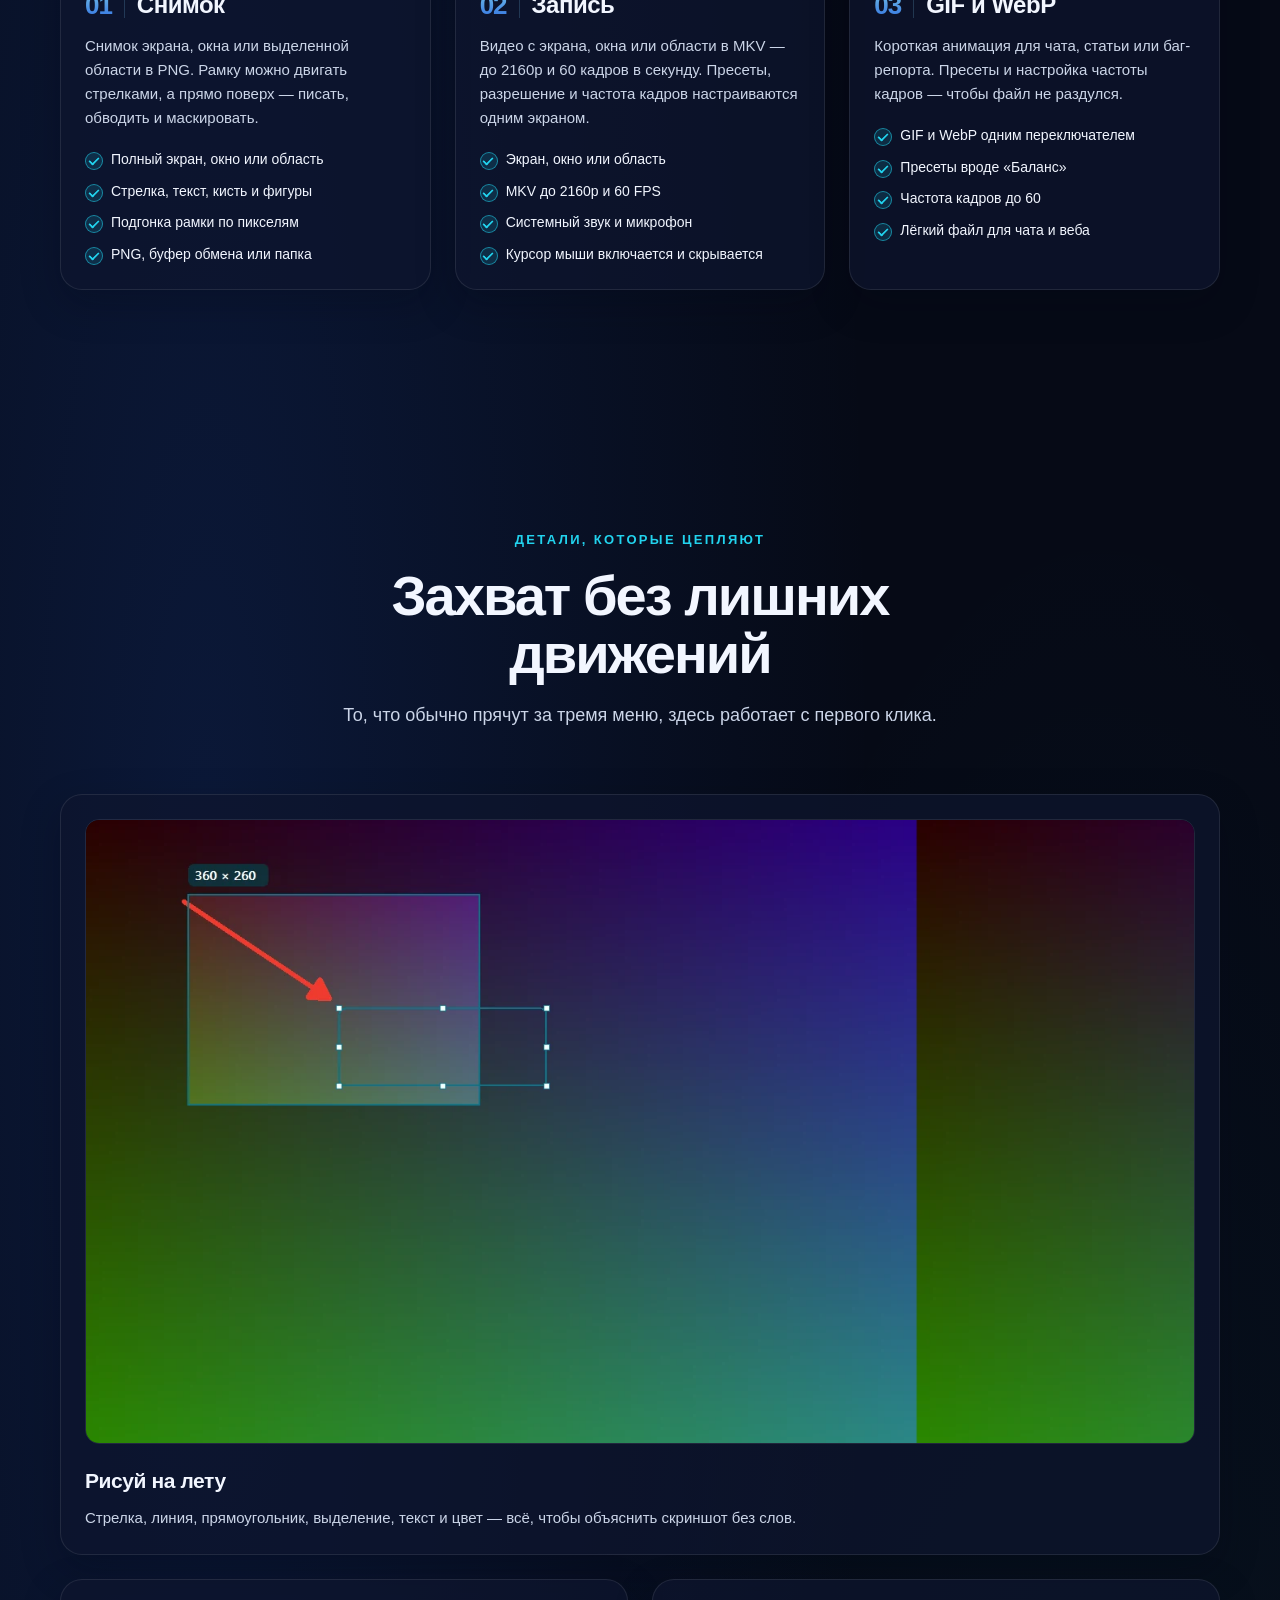
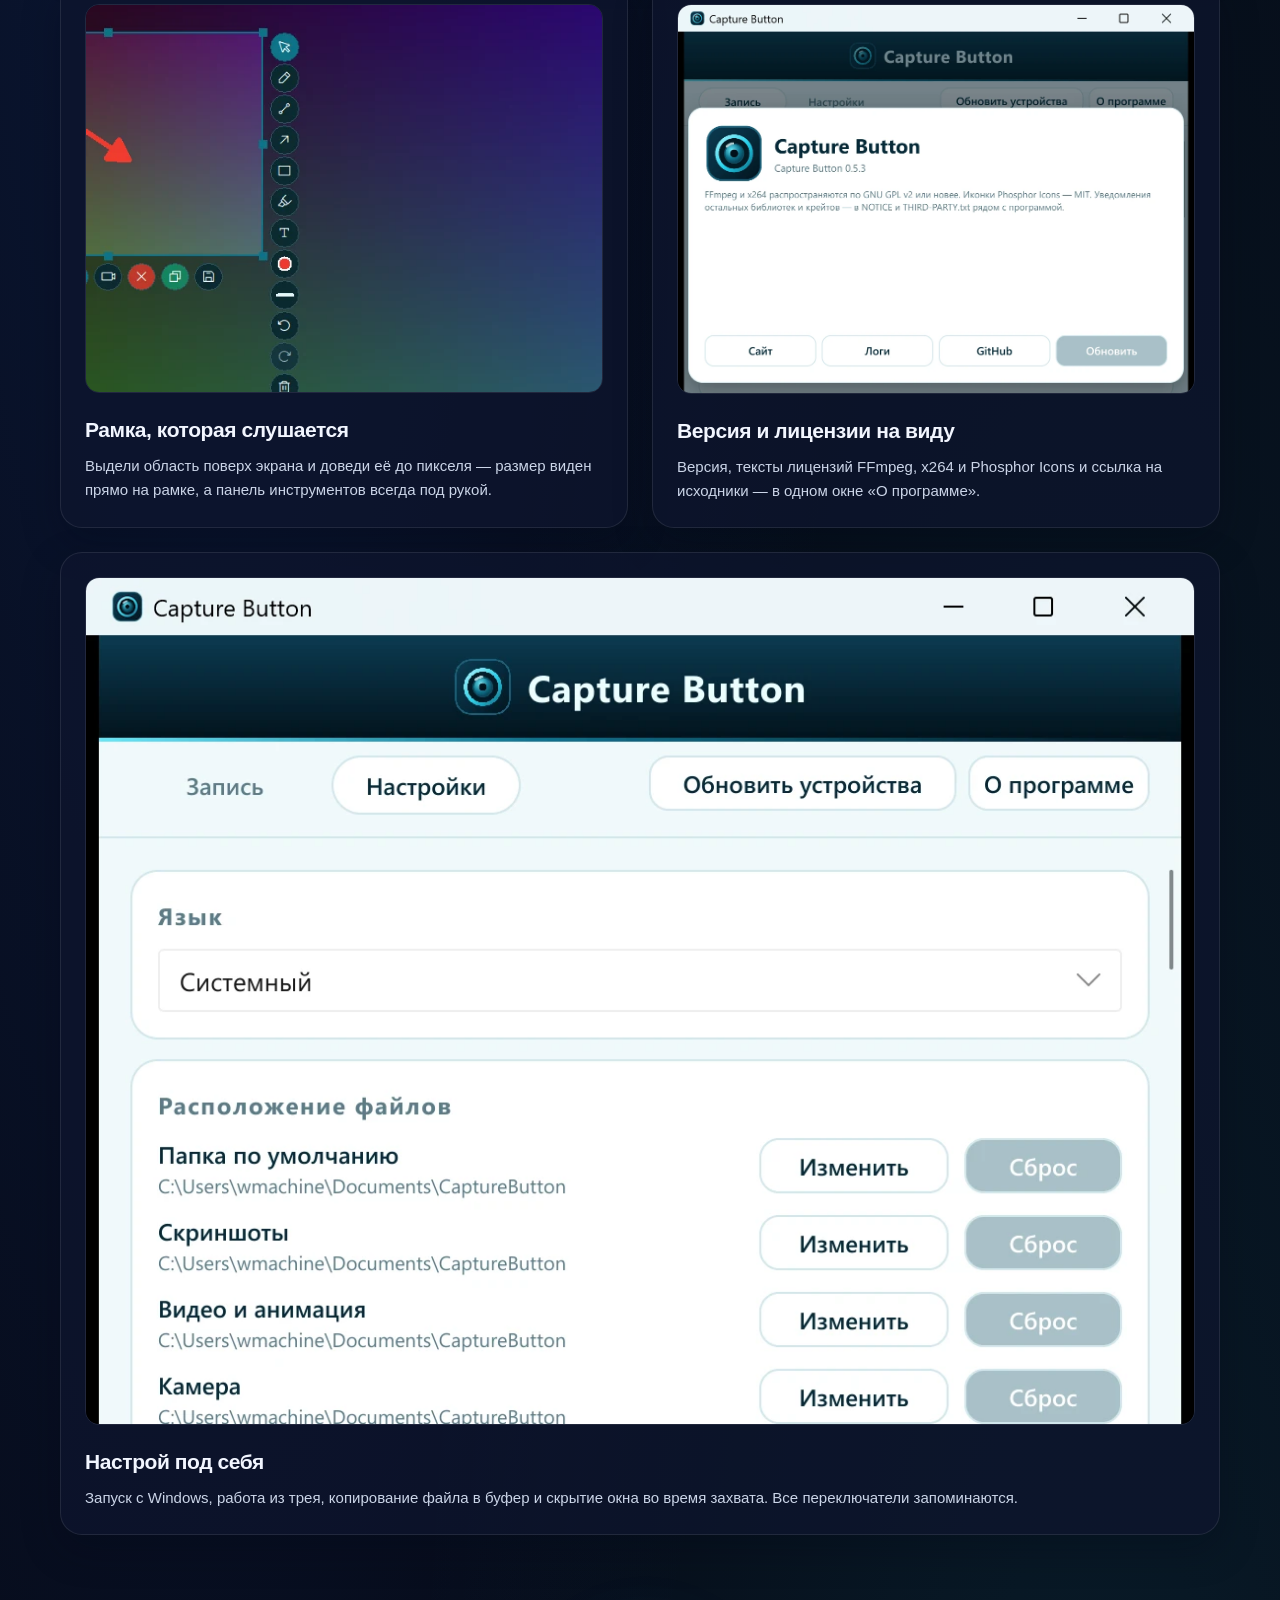
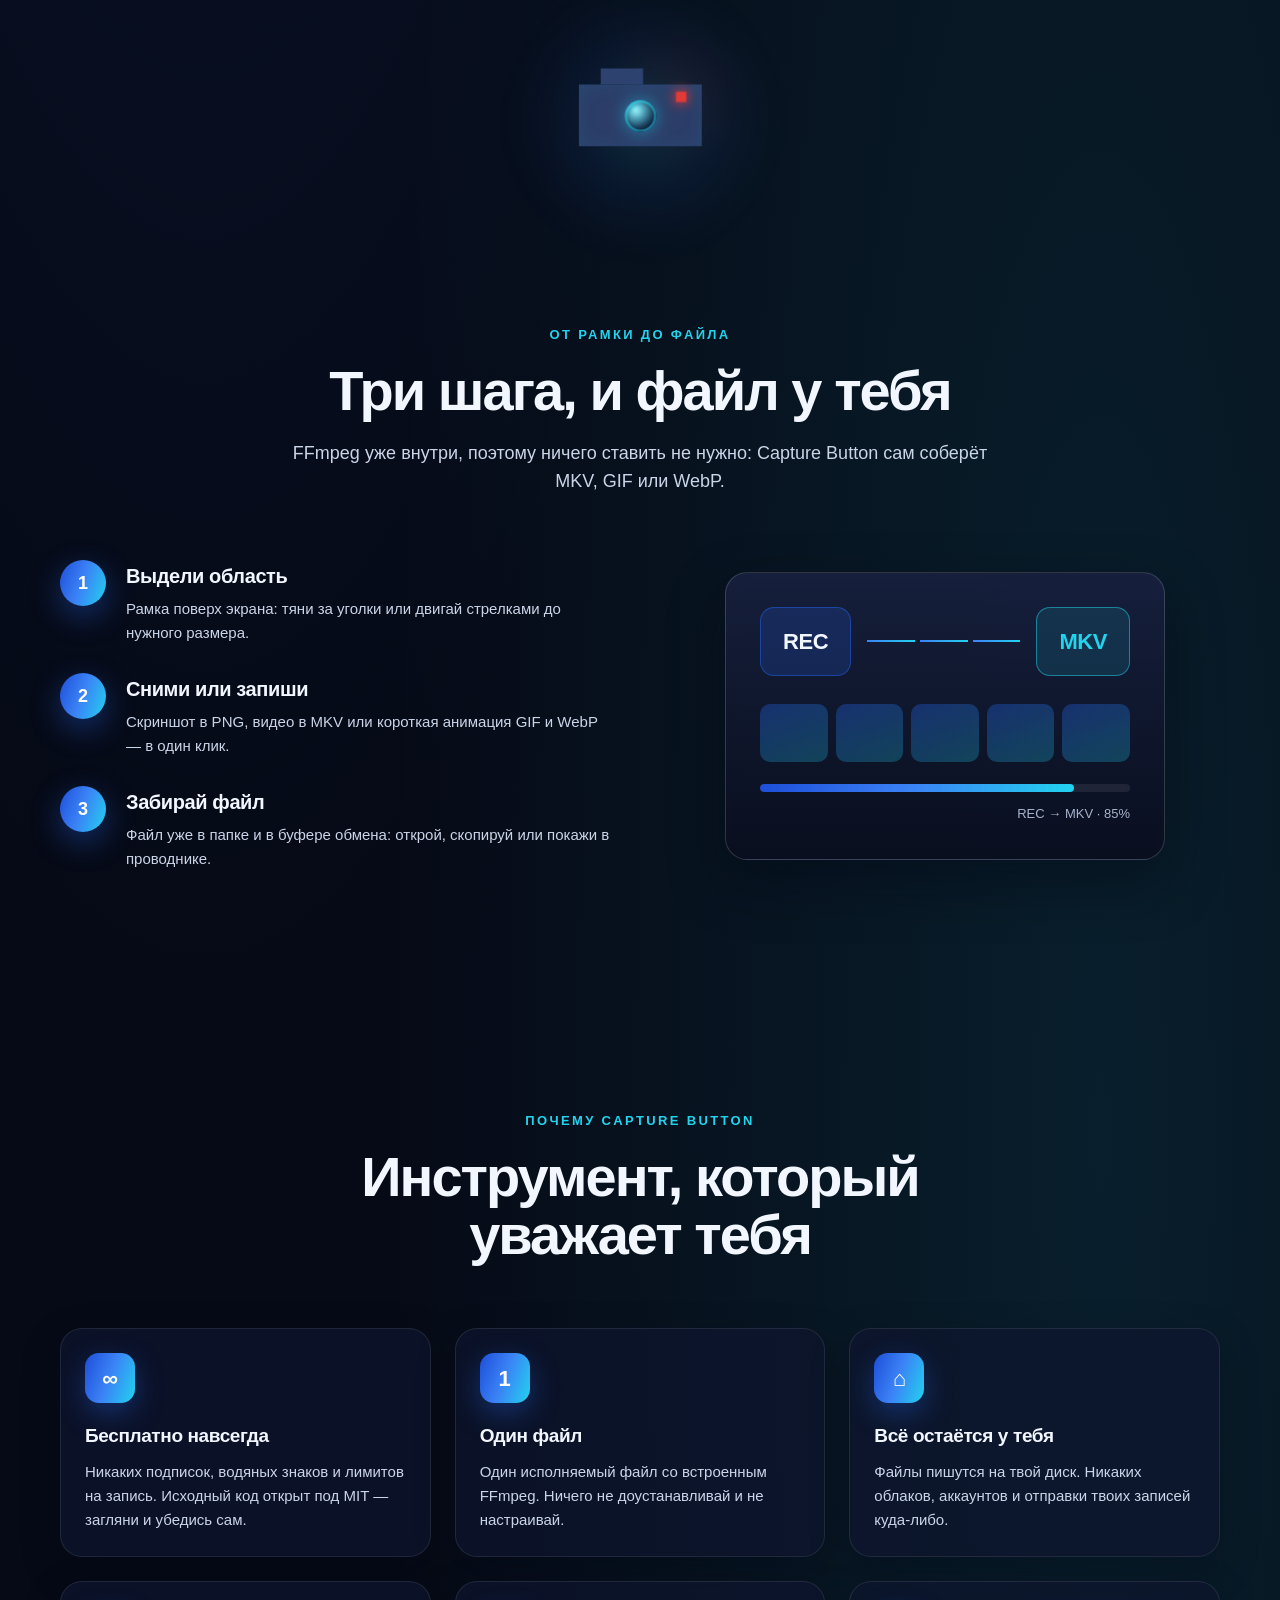
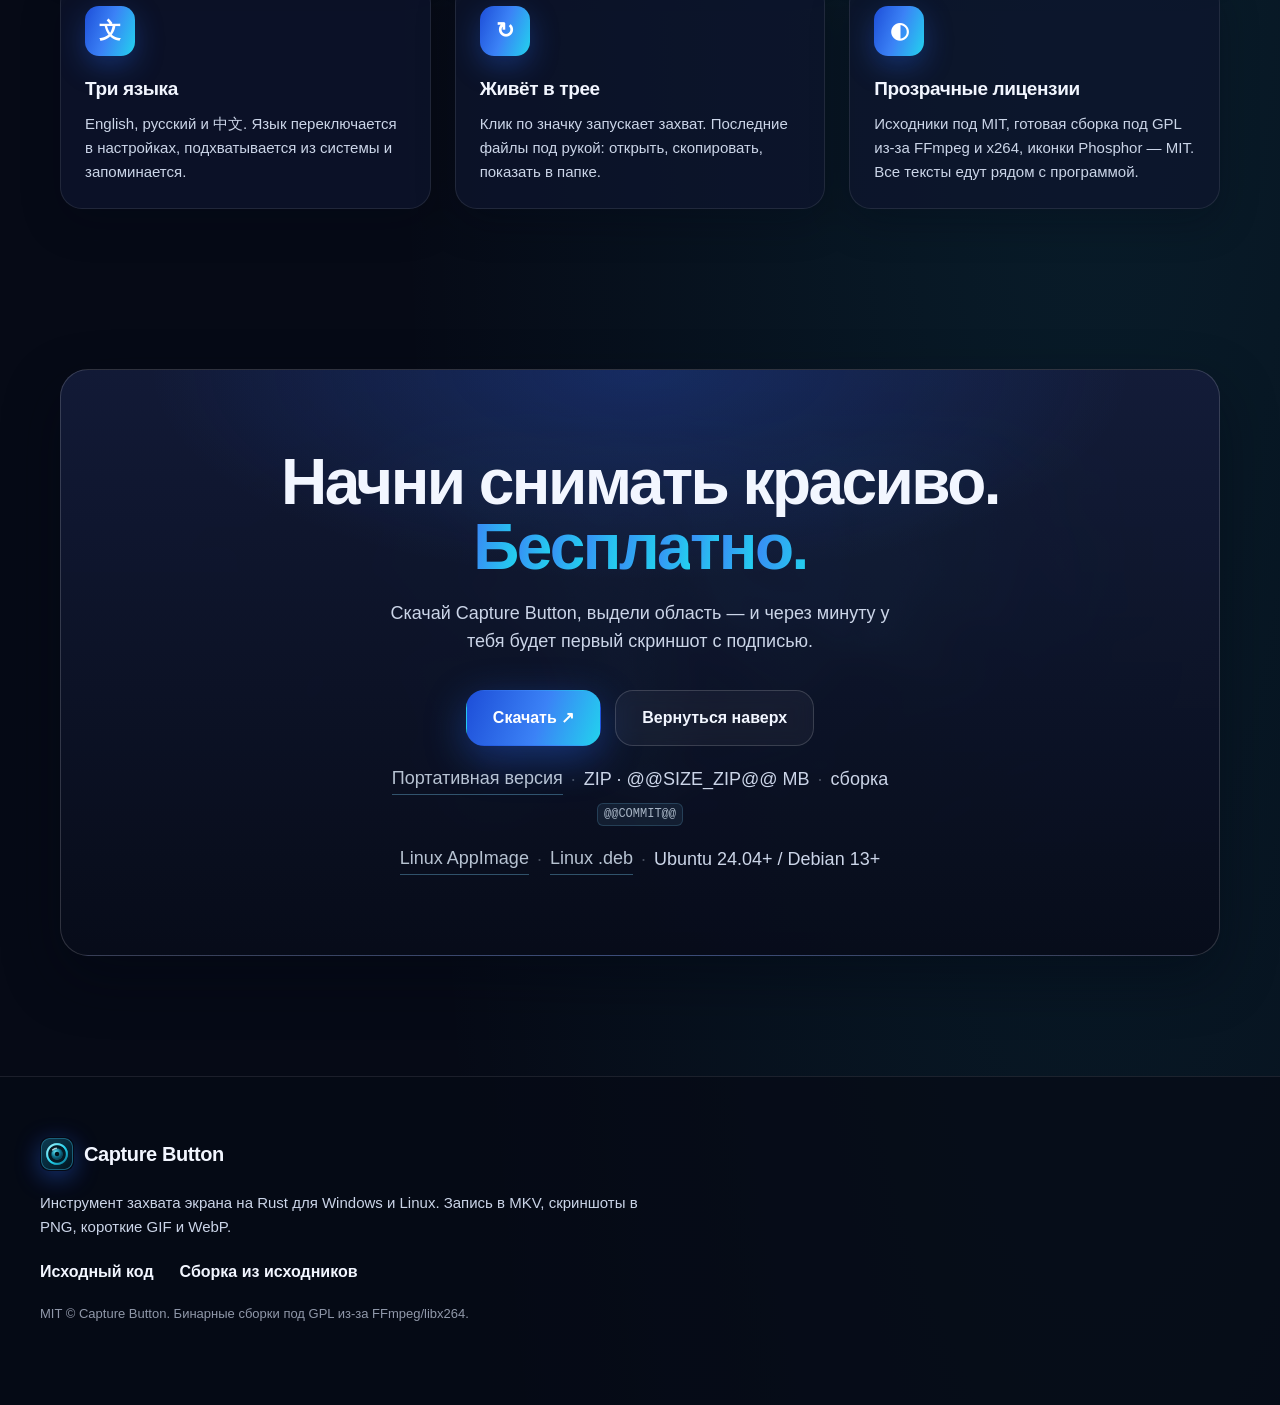
==== commit 4f137491: "Merge pull request #1 from machine202502/linux Restore Linux support (0.6.0)" ====
--- a/site/index.html
+++ b/site/index.html
@@ -4,8 +4,8 @@
   <meta charset="utf-8">
   <meta name="viewport" content="width=device-width, initial-scale=1">
   <meta name="color-scheme" content="dark">
-  <title data-key="meta.title">Capture Button — запись экрана, скриншоты и звук для Windows. Бесплатно.</title>
-  <meta name="description" data-content-key="meta.description" content="Capture Button — бесплатная программа для Windows: запись экрана, окна или области в MKV, скриншоты в PNG, короткие GIF и WebP, системный звук и микрофон. Без аккаунта и облака.">
+  <title data-key="meta.title">Capture Button — запись экрана, скриншоты и звук для Windows и Linux. Бесплатно.</title>
+  <meta name="description" data-content-key="meta.description" content="Capture Button — бесплатная программа для Windows и Linux: запись экрана, окна или области в MKV, скриншоты в PNG, короткие GIF и WebP, системный звук и микрофон. Без аккаунта и облака.">
   <meta name="theme-color" content="#070812">
   <meta property="og:locale" content="ru_RU">
   <meta property="og:title" data-content-key="og.title" content="Capture Button — снимай, записывай, готово">
@@ -35,12 +35,12 @@
     "@type": "SoftwareApplication",
     "name": "Capture Button",
     "applicationCategory": "MultimediaApplication",
-    "operatingSystem": "Windows 10, Windows 11",
+    "operatingSystem": "Windows 10, Windows 11, Linux (Ubuntu 24.04+, Debian 13+)",
     "inLanguage": "ru",
     "url": "https://machine202502.github.io/capture-button/",
     "downloadUrl": "https://github.com/machine202502/capture-button/releases/latest",
     "license": "https://github.com/machine202502/capture-button/blob/master/LICENSE",
-    "description": "Запись экрана, окна или области в MKV, скриншоты в PNG и короткие GIF и WebP для Windows.",
+    "description": "Запись экрана, окна или области в MKV, скриншоты в PNG и короткие GIF и WebP для Windows и Linux.",
     "offers": { "@type": "Offer", "price": "0", "priceCurrency": "USD" }
   }
   </script>
@@ -117,7 +117,7 @@
       </div>
 
       <div class="hero-inner">
-        <p class="eyebrow hero-intro" data-delay="0" data-key="hero.eyebrow">Бесплатно · Открытый исходный код · Windows</p>
+        <p class="eyebrow hero-intro" data-delay="0" data-key="hero.eyebrow">Бесплатно · Открытый исходный код · Windows · Linux</p>
         <h1 class="hero-title">
           <span class="line hero-intro" data-delay="80" data-key="hero.line1">Снимай. Записывай.</span>
           <span class="line gradient-text hero-intro" data-delay="160" data-key="hero.line2" data-scramble>Готово.</span>
@@ -144,7 +144,7 @@
             <span data-key="stat.fps.label">запись</span>
           </div>
           <div class="stat stat-os">
-            <strong data-key="stat.os.value">Windows 10 / 11</strong>
+            <strong data-key="stat.os.value">Windows / Linux</strong>
             <span data-key="stat.os.label">поддерживается</span>
           </div>
         </div>
@@ -440,6 +440,13 @@
           <span data-key="cta.build">сборка</span>
           <code class="cta-hash">@@COMMIT@@</code>
         </p>
+        <p class="cta-meta cta-linux">
+          <a class="cta-portable" href="https://github.com/machine202502/capture-button/releases/latest/download/CaptureButton-@@VERSION@@-linux-x64.AppImage" target="_blank" rel="noopener" title="sha256 @@HASH_APPIMAGE@@" data-key="cta.linux.appimage">Linux AppImage</a>
+          <span class="cta-meta-dot">·</span>
+          <a class="cta-portable" href="https://github.com/machine202502/capture-button/releases/latest/download/CaptureButton-@@VERSION@@-linux-x64.deb" target="_blank" rel="noopener" title="sha256 @@HASH_DEB@@" data-key="cta.linux.deb">Linux .deb</a>
+          <span class="cta-meta-dot">·</span>
+          <span class="cta-meta-size" data-key="cta.linux.note">Ubuntu 24.04+ / Debian 13+</span>
+        </p>
       </div>
     </section>
   </main>
@@ -456,7 +463,7 @@
         <img class="brand-icon" src="assets/img/icon.png" alt="" width="34" height="34" aria-hidden="true">
         <span class="brand-name">Capture Button</span>
       </a>
-      <p data-key="footer.p">Инструмент захвата экрана на Rust для Windows. Запись в MKV, скриншоты в PNG, короткие GIF и WebP.</p>
+      <p data-key="footer.p">Инструмент захвата экрана на Rust для Windows и Linux. Запись в MKV, скриншоты в PNG, короткие GIF и WebP.</p>
       <div class="footer-links">
         <a href="https://github.com/machine202502/capture-button" target="_blank" rel="noopener" data-key="footer.source">Исходный код</a>
         <a href="https://github.com/machine202502/capture-button#readme" target="_blank" rel="noopener" data-key="footer.build">Сборка из исходников</a>
